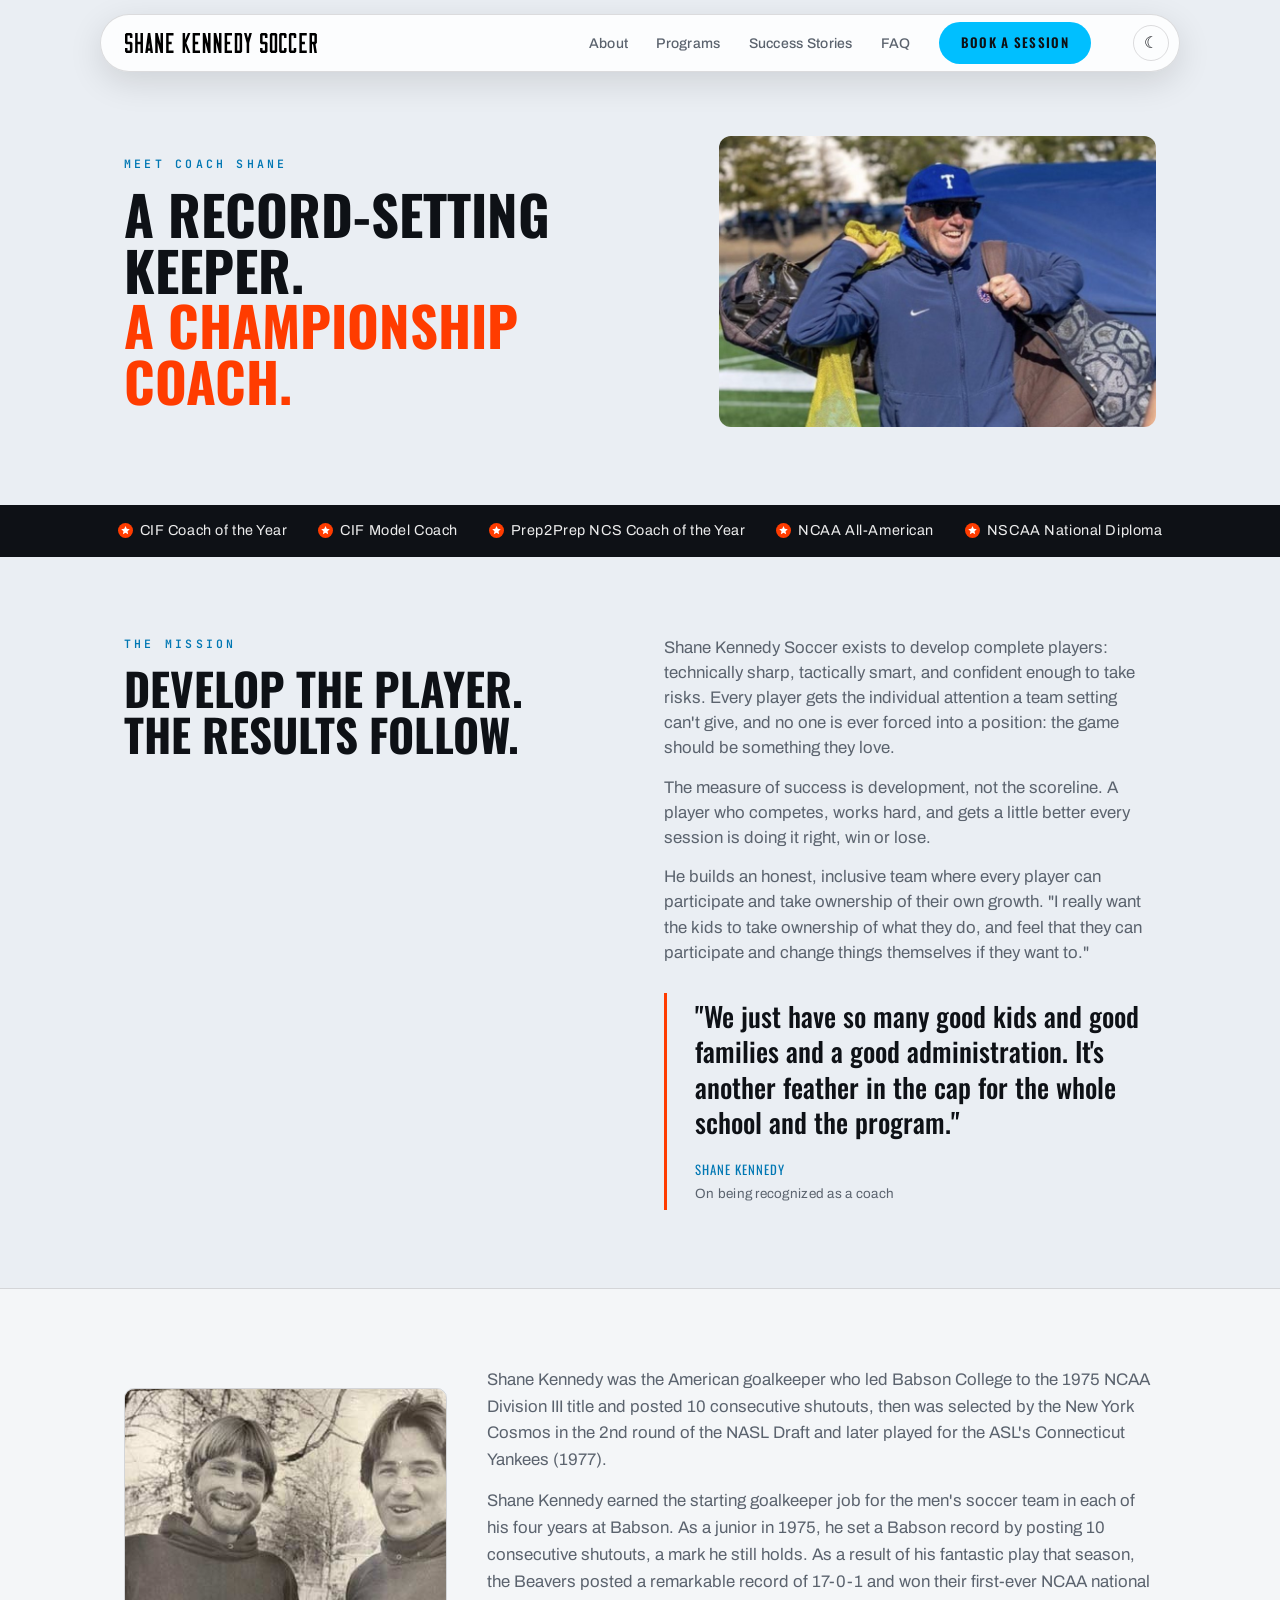
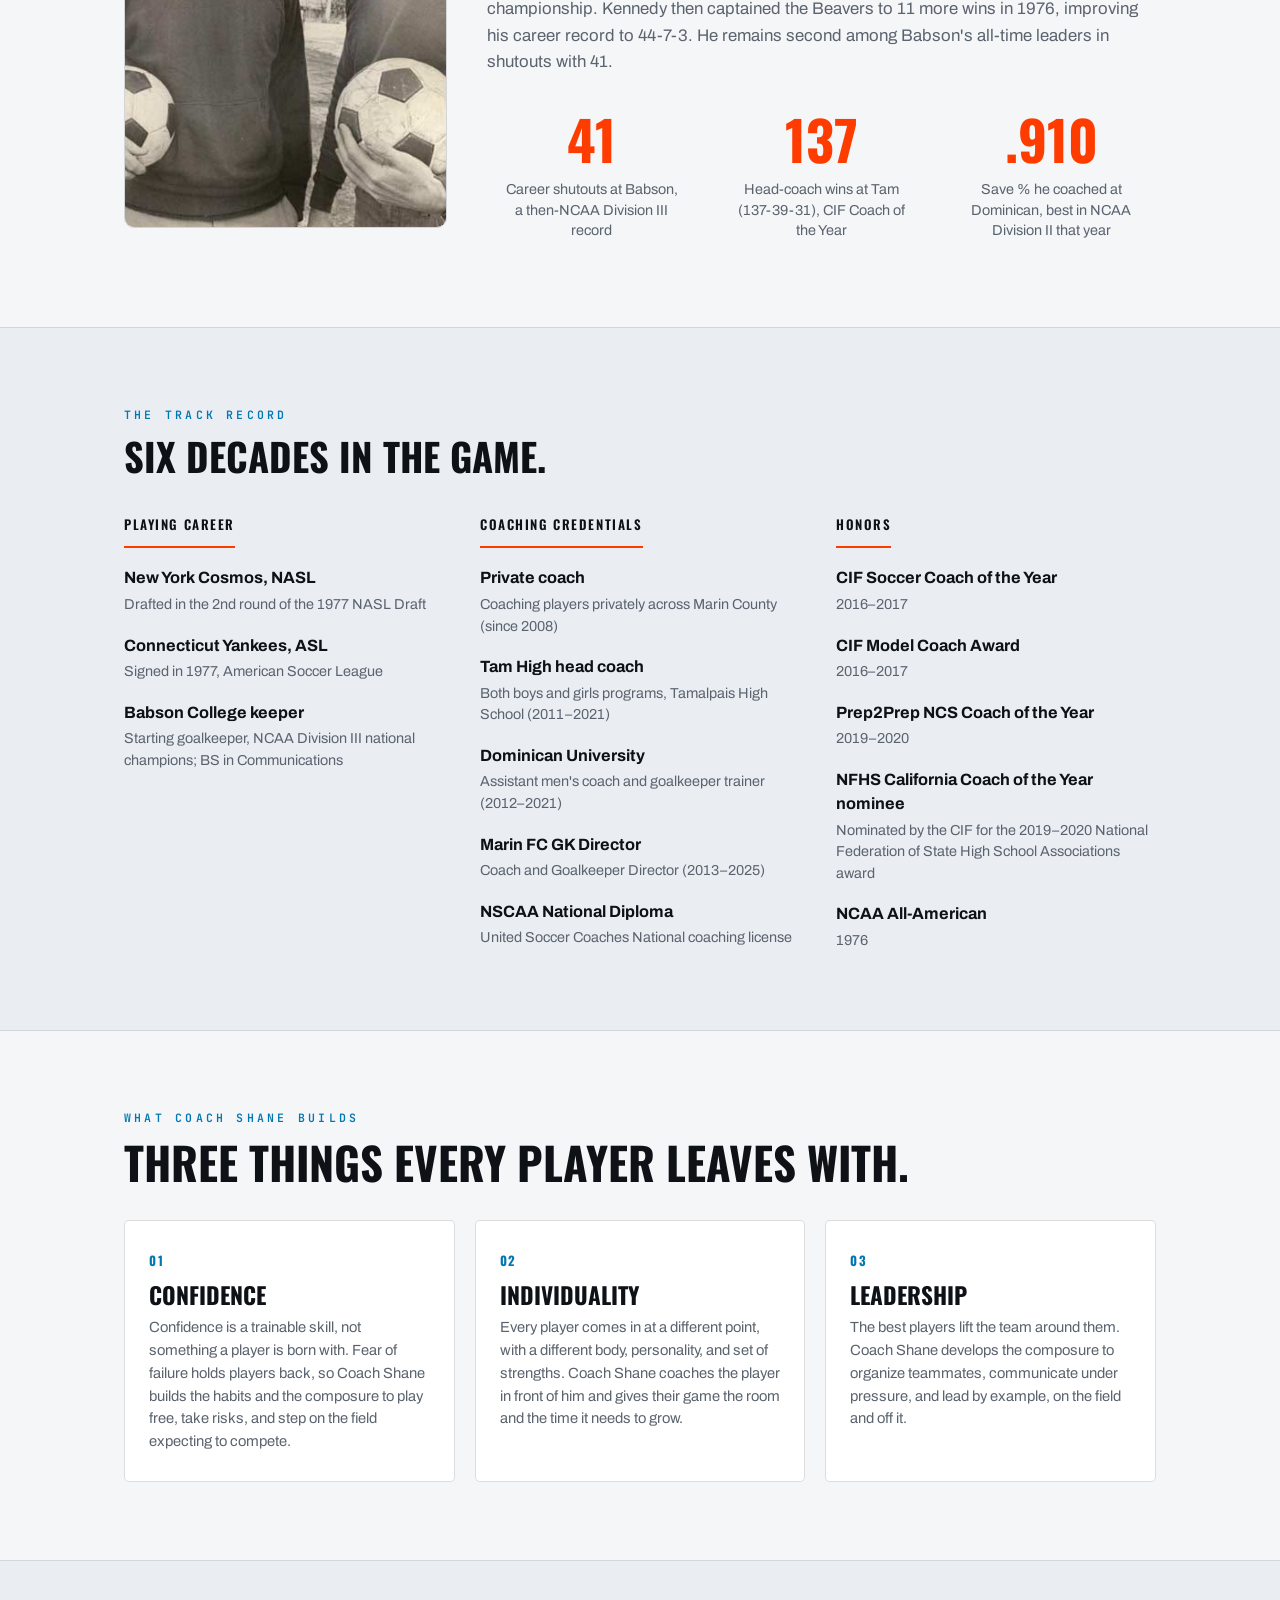
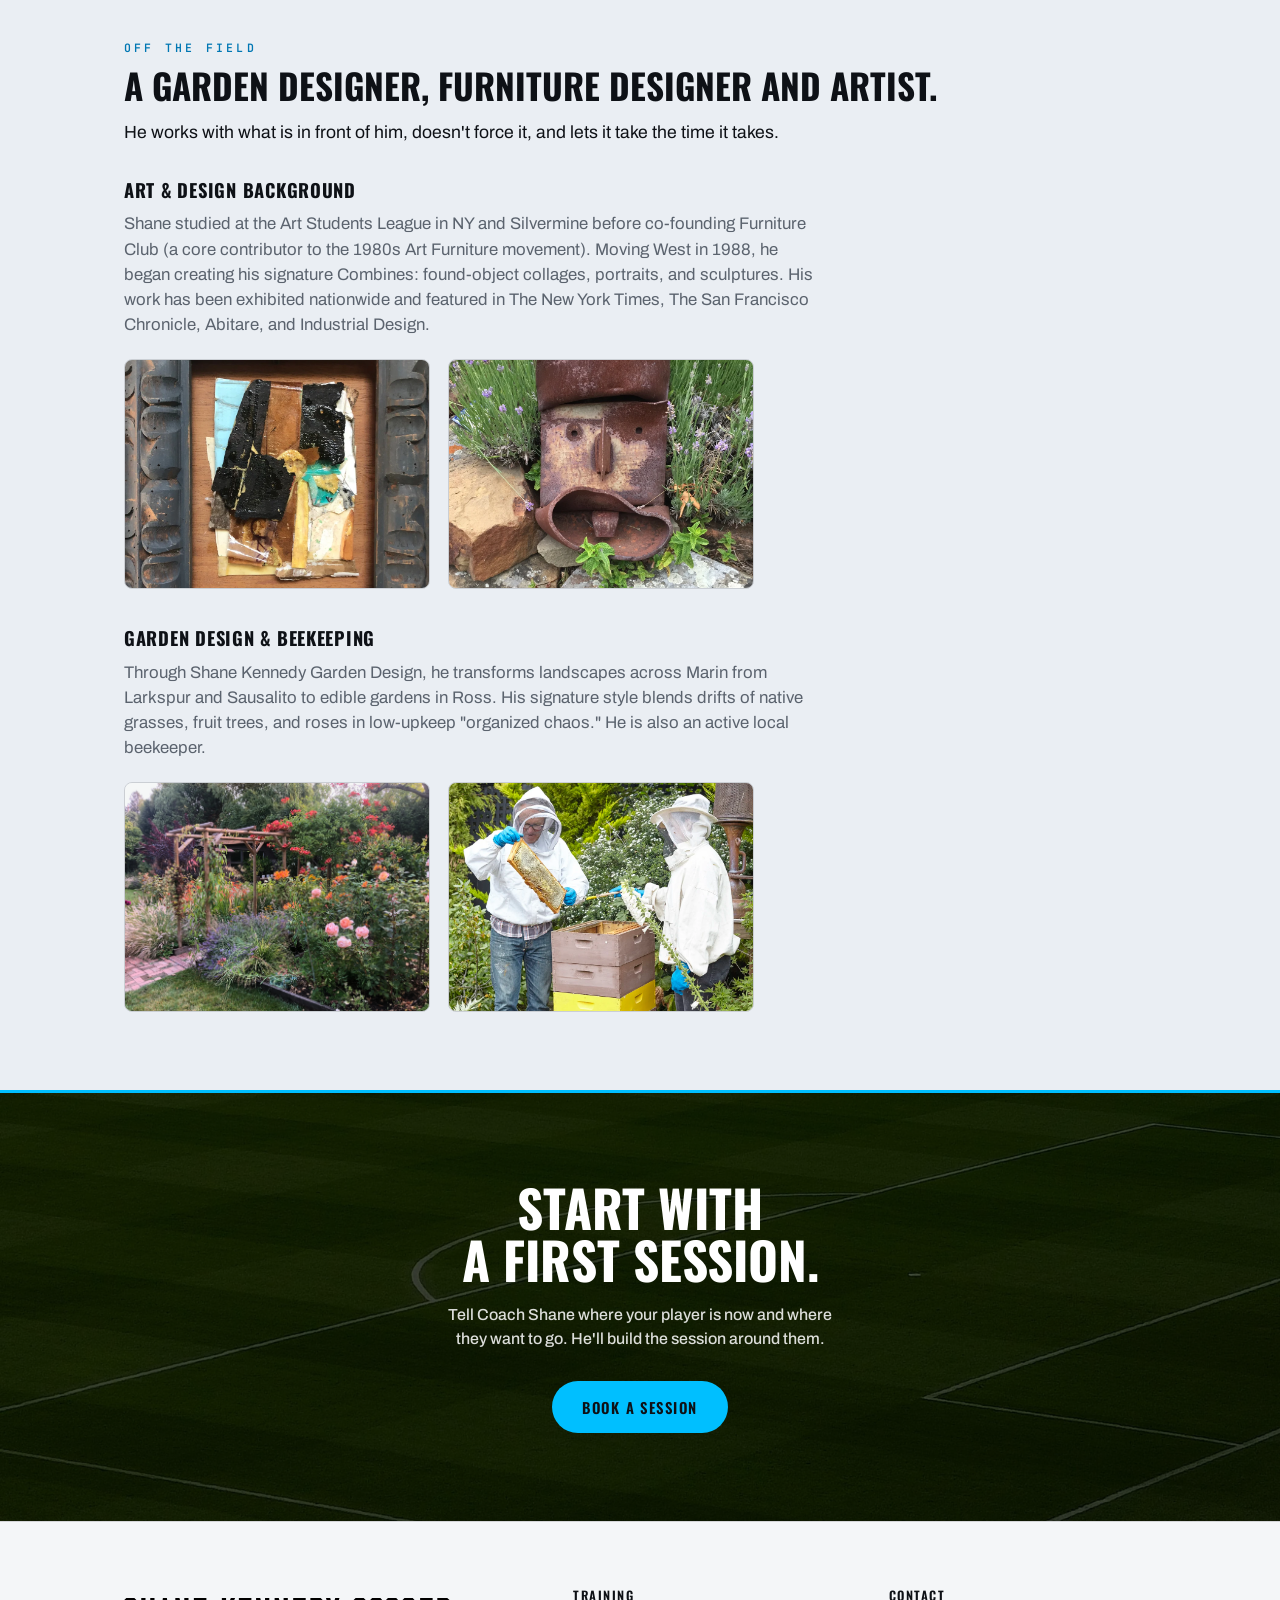
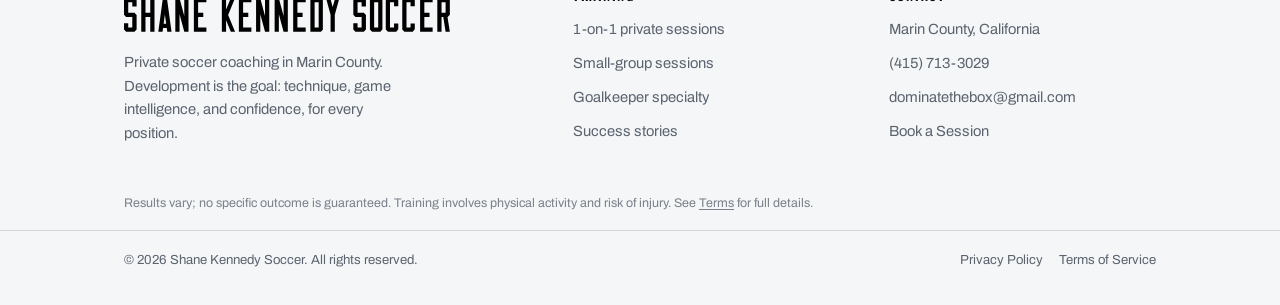
==== about.html @ 02a9f4ad "Refocus Proven results on Tam coaching; bake team/ownership quotes into About mission Co-Authored-By" ====
<!DOCTYPE html>
<html lang="en">
<head>
<!-- Google tag (gtag.js) -->
<script async src="https://www.googletagmanager.com/gtag/js?id=G-WETHH7NE4N"></script>
<script>
  window.dataLayer = window.dataLayer || [];
  function gtag(){dataLayer.push(arguments);}
  gtag('js', new Date());

  gtag('config', 'G-WETHH7NE4N');
</script>
<meta charset="UTF-8">
<meta name="viewport" content="width=device-width, initial-scale=1.0">
<title>About Coach Shane | Shane Kennedy Soccer</title>
<meta name="description" content="Meet Coach Shane Kennedy: record-setting NCAA keeper, New York Cosmos draftee, CIF Coach of the Year, and private soccer coach in Marin County.">
<link rel="stylesheet" href="styles.css">
</head>
<body>

<nav>
  <div class="wrap">
    <div class="brand"><a href="index.html" aria-label="Shane Kennedy Soccer, home"><img class="brand-logo" src="assets/logo/Shane%20Kennedy%20Soccer%20Wordmark%20One%20Liner.svg" alt="Shane Kennedy Soccer" width="1686" height="176"></a></div>
    <div class="nav-links">
      <a href="about.html">About</a>
      <a href="programs.html">Programs</a>
      <a href="success.html">Success Stories</a>
      <a href="faq.html">FAQ</a>
      <a href="book.html" class="nav-cta">Book a Session</a>
      <button id="themeToggle" class="theme-toggle" aria-label="Toggle light and dark mode" title="Toggle theme">
        <span class="tt-icon" aria-hidden="true">☾</span>
      </button>
    </div>
  </div>
</nav>

<!-- ABOUT INTRO -->
<section id="about">
  <div class="wrap about-intro">
    <div class="about-intro-text">
      <p class="eyebrow">Meet Coach Shane</p>
      <h2 class="about-title"><span>A record-setting keeper.</span><em>A championship coach.</em></h2>
    </div>
    <img class="about-photo" src="assets/images/IMG_2264-e1605915013470-900x599%20(1).jpg" alt="Coach Shane Kennedy smiling on the field, carrying training gear" loading="lazy">
  </div>
</section>

<!-- CREDENTIALS BAR -->
<div class="trigger-bar creds-bar">
  <div class="wrap">
    <p class="trigger">
      <span class="tick"><svg viewBox="0 0 20 20" aria-hidden="true"><circle cx="10" cy="10" r="10" fill="currentColor"/><path d="M10 4l1.7 3.7 4 .5-3 2.7.8 4-3.5-2-3.5 2 .8-4-3-2.7 4-.5z" fill="#fff"/></svg>CIF Coach of the Year</span>
      <span class="tick"><svg viewBox="0 0 20 20" aria-hidden="true"><circle cx="10" cy="10" r="10" fill="currentColor"/><path d="M10 4l1.7 3.7 4 .5-3 2.7.8 4-3.5-2-3.5 2 .8-4-3-2.7 4-.5z" fill="#fff"/></svg>CIF Model Coach</span>
      <span class="tick"><svg viewBox="0 0 20 20" aria-hidden="true"><circle cx="10" cy="10" r="10" fill="currentColor"/><path d="M10 4l1.7 3.7 4 .5-3 2.7.8 4-3.5-2-3.5 2 .8-4-3-2.7 4-.5z" fill="#fff"/></svg>Prep2Prep NCS Coach of the Year</span>
      <span class="tick"><svg viewBox="0 0 20 20" aria-hidden="true"><circle cx="10" cy="10" r="10" fill="currentColor"/><path d="M10 4l1.7 3.7 4 .5-3 2.7.8 4-3.5-2-3.5 2 .8-4-3-2.7 4-.5z" fill="#fff"/></svg>NCAA All-American</span>
      <span class="tick"><svg viewBox="0 0 20 20" aria-hidden="true"><circle cx="10" cy="10" r="10" fill="currentColor"/><path d="M10 4l1.7 3.7 4 .5-3 2.7.8 4-3.5-2-3.5 2 .8-4-3-2.7 4-.5z" fill="#fff"/></svg>NSCAA National Diploma</span>
    </p>
  </div>
</div>

<!-- MISSION -->
<section id="mission">
  <div class="wrap mission-grid">
    <div>
      <p class="eyebrow">The mission</p>
      <h2 style="font-size:clamp(1.9rem,4.4vw,2.8rem);margin-top:14px"><span style="display:block">Develop the player.</span><span style="display:block">The results follow.</span></h2>
    </div>
    <div>
      <p style="color:var(--chalk-dim);margin:0;font-size:1.05rem">Shane Kennedy Soccer exists to develop complete players: technically sharp, tactically smart, and confident enough to take risks. Every player gets the individual attention a team setting can't give, and no one is ever forced into a position: the game should be something they love.</p>
      <p style="color:var(--chalk-dim);margin:14px 0 0;font-size:1.05rem">The measure of success is development, not the scoreline. A player who competes, works hard, and gets a little better every session is doing it right, win or lose.</p>
      <p style="color:var(--chalk-dim);margin:14px 0 0;font-size:1.05rem">He builds an honest, inclusive team where every player can participate and take ownership of their own growth. "I really want the kids to take ownership of what they do, and feel that they can participate and change things themselves if they want to."</p>
      <figure class="mission-quote" style="margin-top:28px">
        <blockquote>"We just have so many good kids and good families and a good administration. It's another feather in the cap for the whole school and the program."</blockquote>
        <figcaption>Shane Kennedy<span>On being recognized as a coach</span></figcaption>
      </figure>
    </div>
  </div>
</section>

<!-- STAT BAR -->
<section class="stat-band" id="record">
  <div class="wrap record-layout">
    <img class="record-photo" src="assets/images/ShaneKennedy.jpg" alt="A young Shane Kennedy with a teammate, each holding a soccer ball" loading="lazy">
    <div class="record-content">
    <p style="color:var(--chalk-dim);margin:0 0 14px;max-width:75ch;font-size:1.05rem;line-height:1.6">Shane Kennedy was the American goalkeeper who led Babson College to the 1975 NCAA Division III title and posted 10 consecutive shutouts, then was selected by the New York Cosmos in the 2nd round of the NASL Draft and later played for the ASL's Connecticut Yankees (1977).</p>
    <p style="color:var(--chalk-dim);margin:0 0 28px;max-width:75ch;font-size:1.05rem;line-height:1.6">Shane Kennedy earned the starting goalkeeper job for the men's soccer team in each of his four years at Babson. As a junior in 1975, he set a Babson record by posting 10 consecutive shutouts, a mark he still holds. As a result of his fantastic play that season, the Beavers posted a remarkable record of 17-0-1 and won their first-ever NCAA national championship. Kennedy then captained the Beavers to 11 more wins in 1976, improving his career record to 44-7-3. He remains second among Babson's all-time leaders in shutouts with 41.</p>
    <div class="stat-primary-grid">
      <div class="stat-card"><div class="num">41</div><div class="lab">Career shutouts at Babson, a then-NCAA Division III record</div></div>
      <div class="stat-card"><div class="num">137</div><div class="lab">Head-coach wins at Tam (137-39-31), CIF Coach of the Year</div></div>
      <div class="stat-card"><div class="num">.910</div><div class="lab">Save % he coached at Dominican, best in NCAA Division II that year</div></div>
    </div>
    </div>
  </div>
</section>

<!-- CREDENTIALS -->
<section id="credentials">
  <div class="wrap">
    <p class="eyebrow">The track record</p>
    <h2 style="font-size:clamp(1.7rem,4vw,2.4rem);margin-top:12px">Six decades in the game.</h2>
    <div class="cred-cols">
      <div class="cred-group">
        <p class="cred-head">Playing career</p>
        <ul>
          <li><b>New York Cosmos, NASL</b><span>Drafted in the 2nd round of the 1977 NASL Draft</span></li>
          <li><b>Connecticut Yankees, ASL</b><span>Signed in 1977, American Soccer League</span></li>
          <li><b>Babson College keeper</b><span>Starting goalkeeper, NCAA Division III national champions; BS in Communications</span></li>
        </ul>
      </div>
      <div class="cred-group">
        <p class="cred-head">Coaching credentials</p>
        <ul>
          <li><b>Private coach</b><span>Coaching players privately across Marin County (since 2008)</span></li>
          <li><b>Tam High head coach</b><span>Both boys and girls programs, Tamalpais High School (2011–2021)</span></li>
          <li><b>Dominican University</b><span>Assistant men's coach and goalkeeper trainer (2012–2021)</span></li>
          <li><b>Marin FC GK Director</b><span>Coach and Goalkeeper Director (2013–2025)</span></li>
          <li><b>NSCAA National Diploma</b><span>United Soccer Coaches National coaching license</span></li>
        </ul>
      </div>
      <div class="cred-group">
        <p class="cred-head">Honors</p>
        <ul>
          <li><b>CIF Soccer Coach of the Year</b><span>2016–2017</span></li>
          <li><b>CIF Model Coach Award</b><span>2016–2017</span></li>
          <li><b>Prep2Prep NCS Coach of the Year</b><span>2019–2020</span></li>
          <li><b>NFHS California Coach of the Year nominee</b><span>Nominated by the CIF for the 2019–2020 National Federation of State High School Associations award</span></li>
          <li><b>NCAA All-American</b><span>1976</span></li>
        </ul>
      </div>
    </div>
  </div>
</section>

<!-- COACHING PROOF -->
<section class="pillars">
  <div class="wrap">
    <p class="eyebrow">What Coach Shane builds</p>
    <h2 style="font-size:clamp(1.9rem,4.4vw,2.8rem);margin-top:14px">Three things every player leaves with.</h2>
    <div class="pillar-grid">
      <div class="pillar">
        <span class="pnum">01</span>
        <h3>Confidence</h3>
        <p>Confidence is a trainable skill, not something a player is born with. Fear of failure holds players back, so Coach Shane builds the habits and the composure to play free, take risks, and step on the field expecting to compete.</p>
      </div>
      <div class="pillar">
        <span class="pnum">02</span>
        <h3>Individuality</h3>
        <p>Every player comes in at a different point, with a different body, personality, and set of strengths. Coach Shane coaches the player in front of him and gives their game the room and the time it needs to grow.</p>
      </div>
      <div class="pillar">
        <span class="pnum">03</span>
        <h3>Leadership</h3>
        <p>The best players lift the team around them. Coach Shane develops the composure to organize teammates, communicate under pressure, and lead by example, on the field and off it.</p>
      </div>
    </div>
  </div>
</section>

<!-- OFF THE FIELD -->
<section id="offfield">
  <div class="wrap">
    <p class="eyebrow">Off the field</p>
    <h2 style="font-size:clamp(1.6rem,3.6vw,2.2rem);margin-top:12px">A garden designer, furniture designer and artist.</h2>
    <p style="color:var(--chalk);margin:16px 0 0;max-width:70ch;font-size:1.1rem">He works with what is in front of him, doesn't force it, and lets it take the time it takes.</p>
    <h3 style="font-family:'Oswald',sans-serif;text-transform:uppercase;letter-spacing:.04em;font-size:1.15rem;color:var(--chalk);margin:34px 0 0">Art &amp; Design Background</h3>
    <p style="color:var(--chalk-dim);margin:12px 0 0;max-width:70ch;font-size:1.05rem">Shane studied at the Art Students League in NY and Silvermine before co-founding Furniture Club (a core contributor to the 1980s Art Furniture movement). Moving West in 1988, he began creating his signature Combines: found-object collages, portraits, and sculptures. His work has been exhibited nationwide and featured in The New York Times, The San Francisco Chronicle, Abitare, and Industrial Design.</p>
    <div class="offfield-gallery">
      <img src="assets/images/ShaneArt.webp" alt="Framed mixed-media Combine artwork by Shane Kennedy" loading="lazy">
      <img src="assets/images/ShaneSculpture.webp" alt="Rusted-metal face sculpture by Shane Kennedy set in a lavender garden" loading="lazy">
    </div>
    <h3 style="font-family:'Oswald',sans-serif;text-transform:uppercase;letter-spacing:.04em;font-size:1.15rem;color:var(--chalk);margin:40px 0 0">Garden Design &amp; Beekeeping</h3>
    <p style="color:var(--chalk-dim);margin:12px 0 0;max-width:70ch;font-size:1.05rem">Through Shane Kennedy Garden Design, he transforms landscapes across Marin from Larkspur and Sausalito to edible gardens in Ross. His signature style blends drifts of native grasses, fruit trees, and roses in low-upkeep "organized chaos." He is also an active local beekeeper.</p>
    <div class="offfield-gallery">
      <img src="assets/images/ShaneGardens.webp" alt="Lush Marin garden with roses, grasses, and a pergola designed by Shane Kennedy" loading="lazy">
      <img src="assets/images/ShanewithBees.webp" alt="Shane Kennedy in a beekeeping suit inspecting a honeycomb frame at his hive" loading="lazy">
    </div>
  </div>
</section>

<!-- FINAL CTA -->
<section class="book">
  <img class="book-bg" src="assets/images/pexels-nur-nadiah-582285194-27576504.webp" alt="" aria-hidden="true" loading="lazy">
  <div class="wrap">
    <h2><span style="display:block">Start with</span><span style="display:block">a first session.</span></h2>
    <p>Tell Coach Shane where your player is now and where they want to go. He'll build the session around them.</p>
    <a href="book.html" class="btn btn-primary">Book a Session</a>
  </div>
</section>

<footer>
  <div class="wrap">
    <div class="foot-grid">
      <div class="foot-col">
        <div class="brand"><a href="index.html" aria-label="Shane Kennedy Soccer, home"><img class="brand-logo" src="assets/logo/Shane%20Kennedy%20Soccer%20Wordmark%20One%20Liner.svg" alt="Shane Kennedy Soccer" width="1686" height="176"></a></div>
        <p class="foot-tag">Private soccer coaching in Marin County. Development is the goal: technique, game intelligence, and confidence, for every position.</p>
      </div>
      <div class="foot-col">
        <p class="foot-head">Training</p>
        <a href="book.html">1-on-1 private sessions</a>
        <a href="book.html">Small-group sessions</a>
        <a href="book.html">Goalkeeper specialty</a>
        <a href="success.html">Success stories</a>
      </div>
      <div class="foot-col">
        <p class="foot-head">Contact</p>
        <p>Marin County, California</p>
        <a href="tel:+14157133029">(415) 713-3029</a>
        <a href="mailto:dominatethebox@gmail.com">dominatethebox@gmail.com</a>
        <a href="book.html" class="book-link">Book a Session</a>
      </div>
    </div>
    <p class="foot-note">Results vary; no specific outcome is guaranteed. Training involves physical activity and risk of injury. See <a href="terms.html">Terms</a> for full details.</p>
    <div class="foot-bottom">
      <span>© <span id="yr"></span> Shane Kennedy Soccer. All rights reserved.</span>
      <span><a href="privacy.html">Privacy Policy</a><a href="terms.html">Terms of Service</a></span>
    </div>
  </div>
</footer>



<script>document.getElementById('yr').textContent=new Date().getFullYear();</script>

<script>
(function(){
  var root = document.documentElement;
  var btn = document.getElementById('themeToggle');
  var icon = btn ? btn.querySelector('.tt-icon') : null;
  function currentTheme(){
    var set = root.getAttribute('data-theme');
    if(set) return set;
    return window.matchMedia && window.matchMedia('(prefers-color-scheme: dark)').matches ? 'dark' : 'light';
  }
  function setIcon(){ if(icon){ icon.textContent = currentTheme()==='dark' ? '☀' : '☾'; } }
  try {
    var saved = localStorage.getItem('sk-theme');
    if(saved){ root.setAttribute('data-theme', saved); }
  } catch(e){}
  setIcon();
  if(btn){
    btn.addEventListener('click', function(){
      var next = currentTheme()==='dark' ? 'light' : 'dark';
      root.setAttribute('data-theme', next);
      try { localStorage.setItem('sk-theme', next); } catch(e){}
      setIcon();
      if(window.__refreshChartTheme){ window.__refreshChartTheme(); }
    });
  }
})();
</script>

</body>
</html>
---- styles.css ----
@import url('https://fonts.googleapis.com/css2?family=Oswald:wght@400;500;600;700&family=Archivo:wght@400;500;600;700;800&family=Inter:wght@400;500;600;700;800&family=JetBrains+Mono:wght@400;500;600&display=swap');

  :root{
    /* LIGHT MODE (default) */
    --pitch:#ffffff;         /* page ground */
    --pitch-dark:#f4f6f8;    /* subtle alt section */
    --chalk:#0e1116;         /* primary text (dark on light) */
    --chalk-dim:#5b636e;     /* muted text */
    --net:#e8ede4;
    --signal:#00BFFF;        /* sky blue: PRIMARY */
    --signal-deep:#00A6DE;   /* deeper sky blue (hover) */
    --signal-text:#0077B3;   /* readable blue for text on light bg */
    --accent:#FF3C00;        /* orange-red: ACCENT */
    --accent-deep:#D93200;
    --royal:#00BFFF;         /* alias kept for existing rules -> sky blue */
    --royal-deep:#00A6DE;
    --ink:#0e1116;           /* dark text on colored buttons (contrast) */
    --line:rgba(14,17,22,.14);
    --card:#ffffff;          /* card surface */
    --field-bg:#ffffff;
    --field-text:#0e1116;
    --blueprint:#eef3f8;
    --bp-line:#00BFFF;
    --bp-line-dim:rgba(0,191,255,.30);
    --bp-grid:rgba(0,191,255,.09);
    --nav-bg:rgba(255,255,255,.86);
    --ground:#eaeef3;
    --logo-filter:invert(1); /* wordmark SVG is white-only; flip to black on light backgrounds */
    --aff-logo-filter:invert(0); /* affiliation logos: greyscale as-is on light backgrounds */
    --aff-logo-white-filter:invert(1); /* white-only logos: flip to dark on light backgrounds */
  }
  [data-theme="dark"]{
    --pitch:#0b0d10;
    --pitch-dark:#050608;
    --chalk:#ffffff;
    --chalk-dim:#b7bcc4;
    --signal:#00BFFF;
    --signal-deep:#00A6DE;
    --signal-text:#00BFFF;
    --accent:#FF3C00;
    --accent-deep:#D93200;
    --royal:#00BFFF;
    --royal-deep:#00A6DE;
    --ink:#0e1116;
    --line:rgba(255,255,255,.16);
    --card:#111417;
    --field-bg:#0e1116;
    --field-text:#ffffff;
    --blueprint:#050608;
    --bp-line:#00BFFF;
    --bp-line-dim:rgba(0,191,255,.32);
    --bp-grid:rgba(0,191,255,.10);
    --nav-bg:rgba(11,13,16,.86);
    --ground:#050608;
    --logo-filter:none;
    --aff-logo-filter:invert(1);
    --aff-logo-white-filter:invert(0);
  }
  /* AUTO: follow device when no manual choice set */
  @media (prefers-color-scheme: dark){
    :root:not([data-theme="light"]){
      --pitch:#0b0d10; --pitch-dark:#050608; --chalk:#ffffff; --chalk-dim:#b7bcc4;
      --signal:#00BFFF; --signal-deep:#00A6DE; --signal-text:#00BFFF; --accent:#FF3C00; --accent-deep:#D93200;
      --royal:#00BFFF; --royal-deep:#00A6DE; --ink:#0e1116; --line:rgba(255,255,255,.16);
      --card:#111417; --field-bg:#0e1116; --field-text:#ffffff;
      --blueprint:#050608; --bp-line:#00BFFF; --bp-line-dim:rgba(0,191,255,.32); --bp-grid:rgba(0,191,255,.10);
      --nav-bg:rgba(11,13,16,.86); --ground:#050608; --logo-filter:none; --aff-logo-filter:invert(1); --aff-logo-white-filter:invert(0);
    }
  }

  *{margin:0;padding:0;box-sizing:border-box}
  .sr-only{position:absolute;width:1px;height:1px;padding:0;margin:-1px;overflow:hidden;clip:rect(0,0,0,0);white-space:nowrap;border:0}
  html{scroll-behavior:smooth}
  body{
    font-family:'Archivo',Inter,system-ui,-apple-system,BlinkMacSystemFont,'Segoe UI',Roboto,Helvetica,Arial,sans-serif;
    background:var(--ground);
    color:var(--chalk);
    line-height:1.5;
    -webkit-font-smoothing:antialiased;
  }
  .wrap{max-width:1080px;margin:0 auto;padding:0 24px}

  /* ---------- chalk-line motif ---------- */
  .eyebrow{
    font-family:'JetBrains Mono',monospace;
    text-transform:uppercase;
    letter-spacing:.28em;
    font-size:.72rem;
    color:var(--signal-text);
    font-weight:600;
  }
  h1,h2,h3{font-family:'Oswald',sans-serif;font-weight:700;line-height:1.02;text-transform:uppercase}

  /* ---------- nav ---------- */
  nav{
    position:sticky;top:14px;z-index:50;
    background:transparent;
    border-bottom:none;
  }
  nav .wrap{
    display:flex;align-items:center;justify-content:space-between;height:58px;
    background:var(--nav-bg);
    backdrop-filter:blur(12px);
    border:1px solid var(--line);
    border-radius:999px;
    padding:0 10px 0 24px;
    box-shadow:0 10px 34px rgba(0,0,0,.12);
  }
  .brand{display:inline-flex;align-items:center}
  .brand a{display:inline-flex;align-items:center}
  .brand-logo{height:34px;width:auto;display:block;filter:var(--logo-filter);transition:filter .15s ease}
  nav .brand-logo{height:20px}
  .nav-links a.nav-cta{
    font-family:'Oswald',sans-serif;text-transform:uppercase;letter-spacing:.1em;
    font-size:.82rem;font-weight:600;
    background:var(--signal);color:var(--ink);
    padding:11px 22px;border-radius:999px;text-decoration:none;white-space:nowrap;
    transition:transform .15s ease,background .15s ease;
  }
  .nav-links a.nav-cta:hover{background:var(--signal-deep);color:var(--ink);transform:translateY(-2px)}
  .nav-links{display:flex;align-items:center;gap:28px}
  .nav-links a{
    font-family:'Archivo',Inter,system-ui,-apple-system,BlinkMacSystemFont,'Segoe UI',Roboto,Helvetica,Arial,sans-serif;letter-spacing:.02em;
    font-size:.875rem;font-weight:500;color:var(--chalk-dim);text-decoration:none;
    transition:color .15s ease;
  }
  .nav-links a:hover{color:var(--signal-text)}
  section[id], header{scroll-margin-top:74px}

  /* ---------- hero: the box ---------- */
  .hero{position:relative;overflow:hidden;padding:192px 0 110px;margin-top:-72px}
  .hero-bg{position:absolute;inset:0;width:100%;height:100%;object-fit:cover;object-position:center 30%}
  .hero::before{
    content:"";position:absolute;inset:0;
    background:rgba(0,0,0,.66);
    z-index:1;pointer-events:none;
  }
  .hero-inner{position:relative;z-index:2;text-align:center}
  .hero .eyebrow,.quote-band .eyebrow,.book .eyebrow{color:var(--signal)}
  .hero h1{color:#fff}
  .hero .hero-sub{color:rgba(255,255,255,.85)}
  .hero .btn-ghost{background:transparent;border-color:#fff;color:#fff}
  .hero .btn-ghost:hover{border-color:var(--signal);color:var(--signal);background:transparent}
  .hero h1{
    font-size:clamp(1.7rem,8.5vw,5.6rem);
    letter-spacing:.005em;
    margin:18px auto 0;
    line-height:1.05;
  }
  .hero h1 em{font-style:normal;color:var(--accent);display:block}
  .hero h1 .line1{display:block}
  .hero-sub{
    font-size:clamp(1.05rem,2.4vw,1.3rem);
    color:var(--chalk-dim);max-width:50ch;margin:22px auto 0;font-weight:400;
  }
  .hero-cta-row{margin-top:34px;display:flex;gap:14px;justify-content:center;flex-wrap:wrap}
  .hero-trigger{margin-top:20px;color:rgba(255,255,255,.9);font-family:'Oswald',sans-serif;text-transform:uppercase;letter-spacing:.08em;font-size:.82rem;font-weight:500}
  .btn{
    font-family:'Oswald',sans-serif;text-transform:uppercase;letter-spacing:.1em;
    font-weight:600;font-size:.92rem;text-decoration:none;border-radius:999px;
    padding:15px 30px;display:inline-block;transition:transform .15s ease,background .15s ease;
  }
  .btn-primary{background:var(--signal);color:var(--ink)}
  .btn-primary:hover{transform:translateY(-2px);background:var(--signal-deep)}
  .btn-ghost{background:var(--card);border:1.5px solid var(--chalk);color:var(--chalk)}
  .btn-ghost:hover{border-color:var(--signal-text);color:var(--signal-text);background:var(--card)}
  .trigger-bar{background:#0e1116;padding:15px 0}
  .trigger{font-size:.9rem;color:rgba(255,255,255,.92);letter-spacing:.04em;display:flex;justify-content:center;gap:8px 26px;flex-wrap:wrap}
  .trigger .tick svg{color:var(--accent)}
  .trigger .tick{display:inline-flex;align-items:center;gap:7px;white-space:nowrap}
  .trigger .tick svg{width:16px;height:16px;flex:0 0 auto}
  /* credentials bar: keep on a single line, shrink to fit, scroll on small screens */
  .creds-bar{overflow-x:auto}
  .creds-bar .trigger{flex-wrap:nowrap;justify-content:center;gap:0 clamp(14px,2.4vw,32px);font-size:clamp(.7rem,1.15vw,.9rem);white-space:nowrap}
  .creds-bar .trigger .tick svg{width:15px;height:15px}
  .trigger b{color:var(--chalk)}

  /* ---------- record strip ---------- */
  .record{background:var(--pitch-dark);border-top:1px solid var(--line);border-bottom:1px solid var(--line)}
  .record-inline{display:grid;grid-template-columns:repeat(5,1fr);gap:0;text-align:center;margin-top:34px;background:var(--pitch-dark);border:1px solid var(--line);border-radius:8px;overflow:hidden}
  .record .wrap{display:grid;grid-template-columns:repeat(5,1fr);gap:0;text-align:center}
  .stat{padding:34px 14px;border-right:1px solid var(--line)}
  .stat:last-child{border-right:none}
  .stat .num{font-family:'Oswald',sans-serif;font-weight:700;font-size:clamp(2rem,5vw,3rem);color:var(--accent);line-height:1}
  .stat .lab{font-size:.78rem;color:var(--chalk-dim);margin-top:8px;letter-spacing:.04em}

  /* ---------- generic section ---------- */
  section{padding:78px 0}
  /* inset rounded panels (alternating rhythm) */
  .map-section{
    border-radius:32px;
    width:calc(100% - 48px);
    max-width:1340px;
    margin:20px auto;
    border-top:none;
    border-bottom:none;
    overflow:hidden;
    padding:88px 0;
  }
  @media(max-width:900px){
    .map-section{border-radius:22px;width:calc(100% - 24px);padding:64px 0}
  }
  .section-head{max-width:60ch}
  .section-head h2{font-size:clamp(1.9rem,4.4vw,2.9rem);margin-top:14px}
  .section-head p{color:var(--chalk-dim);margin-top:16px;font-size:1.06rem}

  /* ---------- the pitch (problem → outcome) ---------- */
  .pitch-grid{display:grid;grid-template-columns:1fr 1fr;gap:48px;margin-top:8px;align-items:center}
  .pain-list{list-style:none;margin-top:26px;display:flex;flex-direction:column;gap:16px}
  .pain-list li{padding-left:28px;position:relative;color:var(--chalk-dim)}
  .pain-list li::before{content:"";position:absolute;left:0;top:.5em;width:12px;height:12px;border:2px solid var(--signal);border-radius:50%}
  .win-card{
    background:var(--pitch-dark);border:1px solid var(--line);border-left:4px solid var(--signal);
    border-radius:3px;padding:30px 30px 30px 30px;
  }
  .win-card h3{font-size:clamp(1.2rem,2.4vw,1.35rem);color:var(--signal-text)}
  .win-card ul{list-style:none;margin-top:18px;display:flex;flex-direction:column;gap:14px}
  .win-card li{padding-left:24px;position:relative}
  .win-card li::before{content:"›";position:absolute;left:0;color:var(--signal-text);font-weight:700}

  /* ---------- interactive skill map (clean) ---------- */
  .approach-bp{background:transparent}
  .approach-single{max-width:760px}
  .bp-card{background:var(--pitch-dark);border-color:var(--line);border-left:4px solid var(--signal)}
  .bp-card h3{color:var(--signal-text);margin-top:6px}
  .bp-card li::before{color:var(--signal-text)}
  .map-section{background:var(--pitch)}
  .map-stamp{display:inline-block;margin-top:14px;font-size:.9rem;color:var(--chalk-dim);font-style:italic}
  .map-wrap{display:grid;grid-template-columns:1.25fr 1fr;gap:40px;align-items:center;margin-top:36px}
  .map-svg .zone{cursor:pointer;transition:opacity .15s}
  .map-svg .zone:hover{opacity:.82}
  .map-svg .zone rect,.map-svg .zone circle{fill:var(--bp-grid);stroke:var(--line);stroke-width:1}
  .map-svg .zone.active rect,.map-svg .zone.active circle{fill:rgba(0,191,255,.22);stroke:var(--signal);stroke-width:2}
  .map-svg .zone:focus{outline:none}
  .map-svg .zone:focus-visible{outline:none}
  .map-svg .zone:focus-visible rect,.map-svg .zone:focus-visible circle{stroke:var(--signal);stroke-width:3;fill:rgba(0,191,255,.2)}
  .map-chalk{stroke:var(--chalk);stroke-width:1.5;fill:none;opacity:.45}
  .map-dim{stroke:var(--chalk);stroke-width:1;fill:none;opacity:.3}
  .zlabel{fill:var(--chalk);font-family:'Oswald',sans-serif;font-weight:600;font-size:12px;letter-spacing:.02em;pointer-events:none}
  .map-svg .zone.active .zlabel{fill:var(--signal)}
  .ztick{fill:var(--chalk-dim);font-family:'Archivo',Inter,system-ui,-apple-system,BlinkMacSystemFont,'Segoe UI',Roboto,Helvetica,Arial,sans-serif;font-size:10px;letter-spacing:.02em;pointer-events:none;opacity:.55}
  .map-readout{background:var(--pitch);border:1px solid var(--line);border-left:4px solid var(--signal);border-radius:3px;padding:28px;min-height:210px}
  .map-readout .rtag{font-family:'Oswald',sans-serif;font-size:.72rem;letter-spacing:.1em;color:var(--signal-text);text-transform:uppercase}
  .map-readout h3{font-size:clamp(1.25rem,2.6vw,1.4rem);color:var(--chalk);margin-top:8px}
  .map-readout p{color:var(--chalk-dim);margin-top:12px;line-height:1.55}
  .map-hint{font-size:.8rem;color:var(--chalk-dim);margin-top:16px;font-style:italic;opacity:.85}
  @keyframes shotfly{0%{opacity:0;transform:translateY(0)}10%{opacity:1}70%{opacity:1}100%{opacity:0;transform:translateY(-150px)}}
  #mapBall{animation:shotfly 2.8s ease-in infinite}
  #mapBall circle{fill:none;stroke:var(--signal);stroke-width:1.5}
  #mapBall line{stroke:var(--signal);stroke-width:.75;opacity:.5}

  /* ---------- skill radar (open, full width) ---------- */
  .radar-open{margin-top:0}
  .radar-legend{display:flex;gap:22px;flex-wrap:wrap;font-size:.82rem;color:var(--chalk-dim);margin:10px 0 4px;justify-content:center}
  .radar-legend span{display:flex;align-items:center;gap:6px}
  .radar-legend i{width:11px;height:11px;border-radius:2px;display:inline-block}
  .radar-legend .sw-solid{width:14px;height:14px}
  .radar-legend .sw-dash{width:16px;height:0;border-radius:0;border-top:2px dashed #8b9099;align-self:center}
  .radar-toggle{display:flex;gap:8px;flex-wrap:wrap;margin:6px 0 0;justify-content:center}
  .radar-toggle button{
    font-family:'Oswald',sans-serif;text-transform:uppercase;letter-spacing:.06em;font-size:.74rem;font-weight:600;
    cursor:pointer;border:1px solid var(--line);background:transparent;color:var(--chalk-dim);
    padding:9px 18px;border-radius:2px;transition:all .15s;
  }
  .radar-toggle button.on{background:var(--signal);color:var(--ink);border-color:var(--signal-text)}
  .radar-canvas-box{position:relative;width:100%;max-width:620px;height:460px;margin:0 auto}
  .radar-disclaimer{text-align:center;font-size:.8rem;color:var(--chalk-dim);margin-top:18px;display:flex;align-items:center;justify-content:center;gap:8px;flex-wrap:wrap}
  .tip{position:relative;display:inline-flex;cursor:help;outline:none}
  .tip > i{font-style:normal;font-family:'JetBrains Mono',monospace;font-size:.66rem;font-weight:500;
    width:16px;height:16px;border:1px solid var(--chalk-dim);border-radius:50%;
    display:inline-flex;align-items:center;justify-content:center;color:var(--chalk-dim);transition:all .15s}
  .tip:hover > i,.tip:focus > i{border-color:var(--signal-text);color:var(--signal-text)}
  .tip-bubble{
    position:absolute;bottom:140%;left:50%;transform:translateX(-50%) translateY(4px);
    width:280px;max-width:78vw;background:var(--pitch-dark);border:1px solid var(--line);border-radius:4px;
    padding:14px 16px;font-size:.78rem;line-height:1.5;color:var(--chalk-dim);text-align:left;
    opacity:0;visibility:hidden;transition:opacity .15s,transform .15s;z-index:20;pointer-events:none;
  }
  .tip-bubble::after{content:"";position:absolute;top:100%;left:50%;transform:translateX(-50%);
    border:6px solid transparent;border-top-color:var(--line)}
  .tip:hover .tip-bubble,.tip:focus .tip-bubble,.tip:focus-within .tip-bubble{opacity:1;visibility:visible;transform:translateX(-50%) translateY(0)}

  /* ---------- about intro ---------- */
  .about-intro{display:grid;grid-template-columns:1.25fr 1fr;gap:48px;align-items:center}
  .about-title{font-size:clamp(1.9rem,5.4vw,3.4rem);margin-top:14px}
  .about-title span{display:block}
  .about-title em{display:block;font-style:normal;color:var(--accent)}
  .bio-lead{color:var(--chalk-dim);font-size:clamp(1.05rem,2vw,1.25rem);line-height:1.55;margin:22px 0 0}
  .about-photo{width:100%;max-width:520px;border-radius:12px;display:block;object-fit:cover}
  .badge-row{display:flex;flex-wrap:wrap;gap:10px;margin-top:26px}
  .badge{display:inline-flex;align-items:center;gap:4px;font-family:'Oswald',sans-serif;text-transform:uppercase;letter-spacing:.04em;
    font-size:.8rem;font-weight:600;color:var(--accent);background:rgba(255,60,0,.1);border:1px solid rgba(255,60,0,.4);
    border-radius:999px;padding:7px 15px;white-space:nowrap}

  /* ---------- stat band ---------- */
  .stat-band{background:var(--pitch-dark);border-top:1px solid var(--line);border-bottom:1px solid var(--line)}
  .record-layout{display:grid;grid-template-columns:minmax(0,0.82fr) minmax(0,1.7fr);gap:40px;align-items:center}
  .record-photo{width:100%;height:100%;max-height:440px;object-fit:cover;border-radius:10px;border:1px solid var(--line);display:block}
  .stat-primary-grid{display:grid;grid-template-columns:repeat(3,1fr);gap:20px}
  .stat-card{padding:8px 18px;text-align:center}
  .stat-card .num{font-family:'Oswald',sans-serif;font-weight:700;font-size:clamp(2.4rem,5.5vw,3.4rem);color:var(--accent);line-height:1}
  .stat-card .lab{color:var(--chalk-dim);font-size:.9rem;margin-top:12px;line-height:1.45}
  .stat-sub-row{display:flex;flex-wrap:wrap;justify-content:center;gap:14px 40px;margin-top:26px}
  .stat-sub-row span{color:var(--chalk-dim);font-size:.92rem}
  .stat-sub-row b{font-family:'Oswald',sans-serif;color:var(--accent);font-weight:700;letter-spacing:.02em;margin-right:6px}

  /* ---------- credentials ---------- */
  .cred-cols{display:grid;grid-template-columns:repeat(3,1fr);gap:36px;margin-top:38px}
  .cred-head{font-family:'Oswald',sans-serif;text-transform:uppercase;letter-spacing:.12em;font-size:.82rem;font-weight:600;color:var(--chalk);padding-bottom:12px;border-bottom:2px solid var(--accent);display:inline-block}
  .cred-group ul{list-style:none;margin-top:18px;display:flex;flex-direction:column;gap:18px}
  .cred-group li{color:var(--chalk-dim);line-height:1.5}
  .cred-group b{color:var(--chalk);display:block;font-size:1.02rem}
  .cred-group span{display:block;font-size:.9rem;margin-top:3px}
  .cred-cta{margin-top:40px}
  /* ---------- mission ---------- */
  .mission-grid{display:grid;grid-template-columns:1fr 1fr;gap:48px;align-items:start}
  .mission-quote{margin:0;border-left:3px solid var(--accent);padding:6px 0 6px 28px;max-width:64ch}
  .mission-quote blockquote{font-family:'Oswald',sans-serif;font-weight:500;font-size:clamp(1.3rem,2.6vw,1.7rem);line-height:1.3;color:var(--chalk);margin:0}
  .mission-quote figcaption{margin-top:20px;font-family:'Oswald',sans-serif;text-transform:uppercase;letter-spacing:.08em;font-size:.8rem;color:var(--signal-text)}
  .mission-quote figcaption span{display:block;color:var(--chalk-dim);letter-spacing:.02em;text-transform:none;font-family:'Archivo',sans-serif;font-size:.84rem;margin-top:4px}
  .offfield-gallery{display:grid;grid-template-columns:1fr 1fr;gap:18px;margin-top:22px;max-width:70ch}
  .offfield-gallery img{width:100%;aspect-ratio:4/3;object-fit:cover;border-radius:8px;display:block;border:1px solid var(--line)}
  /* success stories: video + press */
  .video-grid{display:grid;grid-template-columns:repeat(auto-fit,minmax(280px,1fr));gap:26px;margin-top:40px}
  .video-card{display:flex;flex-direction:column}
  .video-thumb{position:relative;aspect-ratio:16/9;border-radius:10px;overflow:hidden;background:#0e1116;border:1px solid var(--line);display:flex;align-items:center;justify-content:center}
  .video-thumb img{position:absolute;inset:0;width:100%;height:100%;object-fit:cover;opacity:.5}
  .video-thumb .vplay{position:relative;z-index:1;width:60px;height:60px;border-radius:50%;background:rgba(255,255,255,.92);display:flex;align-items:center;justify-content:center;box-shadow:0 6px 20px rgba(0,0,0,.35)}
  .video-thumb .vplay svg{width:22px;height:22px;margin-left:3px;color:#0e1116}
  .video-badge{position:absolute;z-index:1;top:12px;left:12px;font-family:'JetBrains Mono',monospace;font-size:.6rem;letter-spacing:.12em;text-transform:uppercase;color:#fff;background:rgba(0,0,0,.5);padding:4px 8px;border-radius:4px}
  .video-cap{margin-top:14px}
  .video-cap b{display:block;font-family:'Oswald',sans-serif;text-transform:uppercase;letter-spacing:.02em;color:var(--chalk);font-size:1rem}
  .video-cap span{color:var(--chalk-dim);font-size:.9rem}
  /* hall of fame timeline */
  .hof-timeline{margin-top:44px}
  .hof-item{display:grid;grid-template-columns:130px 1fr;gap:30px;padding:24px 0;border-top:1px solid var(--line);align-items:start}
  .hof-item:last-child{border-bottom:1px solid var(--line)}
  .hof-year{font-family:'Oswald',sans-serif;font-weight:700;font-size:clamp(1.5rem,3.4vw,2rem);color:var(--accent);line-height:1.05}
  .hof-body h3{font-family:'Oswald',sans-serif;font-size:clamp(1.15rem,2.6vw,1.45rem);color:var(--chalk)}
  .hof-body p{color:var(--chalk-dim);margin-top:8px;max-width:64ch;line-height:1.55}
  .press-row{display:flex;flex-wrap:wrap;gap:22px 38px;margin-top:24px;align-items:center}
  .press-row .logo-card img{height:52px}
  .press-item{font-family:'Oswald',sans-serif;text-transform:uppercase;letter-spacing:.06em;font-size:.82rem;color:var(--chalk-dim);border:1px solid var(--line);border-radius:999px;padding:8px 16px}
  .phil-creds{display:flex;flex-wrap:wrap;gap:12px 26px;margin-top:22px}
  .phil-cred{display:inline-flex;align-items:center;gap:8px;white-space:nowrap;color:var(--chalk);font-family:'Oswald',sans-serif;text-transform:uppercase;letter-spacing:.04em;font-weight:600;font-size:.9rem}
  .phil-cred svg{width:18px;height:18px;flex:0 0 auto;color:var(--accent)}
  .phil-cta{display:flex;flex-wrap:wrap;gap:14px;margin-top:42px}
  .phil-stats{display:flex;gap:28px;flex-wrap:wrap;margin-top:28px;padding-top:24px;border-top:1px solid var(--line)}
  .phil-stat{flex:1;min-width:120px}
  /* pillars */
  .pillars{background:var(--pitch-dark);border-top:1px solid var(--line);border-bottom:1px solid var(--line)}
  .pillar-grid{display:grid;grid-template-columns:repeat(auto-fit,minmax(230px,1fr));gap:20px;margin-top:34px}
  .pillar{border:1px solid var(--line);border-radius:5px;padding:28px 24px;background:var(--pitch)}
  .pillar .pnum{font-family:'Oswald',sans-serif;font-weight:700;font-size:.8rem;letter-spacing:.14em;color:var(--signal-text)}
  .pillar .pmotif{display:inline-flex;align-items:center;justify-content:center;width:44px;height:44px;border-radius:50%;background:rgba(0,191,255,.12);color:var(--signal);margin-bottom:14px}
  /* offerings: category groups */
  .offer-group{margin-top:46px}
  .offer-group + .offer-group{margin-top:54px}
  .offer-cat{font-family:'Oswald',sans-serif;text-transform:uppercase;letter-spacing:.1em;font-size:1rem;font-weight:700;color:var(--signal-text);padding-bottom:10px;border-bottom:2px solid var(--signal-text);display:inline-block;margin:0}
  .offer-group .pillar-grid{margin-top:22px}
  /* specialty tabs */
  .spec-tabs{margin-top:44px}
  .spec-tablist{display:flex;gap:6px;flex-wrap:wrap;border-bottom:1px solid var(--line)}
  .spec-tab{appearance:none;background:none;border:none;cursor:pointer;font-family:'Oswald',sans-serif;text-transform:uppercase;letter-spacing:.06em;font-size:1rem;font-weight:600;color:var(--chalk-dim);padding:12px 8px;border-bottom:2px solid transparent;margin-bottom:-1px;transition:color .15s ease,border-color .15s ease}
  .spec-tab:hover{color:var(--chalk)}
  .spec-tab.is-active{color:var(--signal-text);border-bottom-color:var(--signal-text)}
  .spec-panel{margin-top:28px}
  .spec-panel[hidden]{display:none}
  /* session formats benefits */
  .formats-grid{display:grid;grid-template-columns:1fr 1fr;gap:24px;margin-top:44px;align-items:stretch}
  .format-card{border:1px solid var(--line);border-radius:10px;padding:32px 30px;background:var(--pitch);display:flex;flex-direction:column}
  .format-cta{margin-top:auto;padding-top:28px}
  .format-card h3{font-family:'Oswald',sans-serif;font-size:clamp(1.4rem,3vw,1.85rem);color:var(--chalk)}
  .format-card .fc-size{color:var(--chalk-dim);font-weight:500}
  .format-tag{font-family:'Oswald',sans-serif;text-transform:uppercase;letter-spacing:.06em;font-weight:600;font-size:.9rem;color:var(--signal-text);margin-top:6px}
  .benefit-list{list-style:none;margin:24px 0 0;padding:0}
  .benefit-list li{position:relative;padding-left:30px;margin-top:15px;color:var(--chalk-dim);line-height:1.5;font-size:.98rem}
  .benefit-list li::before{content:"";position:absolute;left:0;top:2px;width:18px;height:18px;border-radius:50%;background:var(--accent)}
  .benefit-list li::after{content:"";position:absolute;left:5.5px;top:6.5px;width:6px;height:3px;border-left:2px solid #fff;border-bottom:2px solid #fff;transform:rotate(-45deg)}
  /* positions: accordion left, swapping image right */
  .pos2-grid{display:grid;grid-template-columns:minmax(0,1fr) minmax(0,1.05fr);gap:56px;align-items:start}
  .pos2-accordion{margin-top:30px;border-top:1px solid var(--line)}
  .pos2-item{border-bottom:1px solid var(--line)}
  .pos2-item > summary{list-style:none;cursor:pointer;display:flex;align-items:center;justify-content:space-between;gap:18px;padding:20px 2px}
  .pos2-item > summary::-webkit-details-marker{display:none}
  .pos2-sum-text{font-family:'Oswald',sans-serif;font-weight:700;font-size:clamp(1.2rem,2.6vw,1.55rem);text-transform:uppercase;letter-spacing:.02em;color:var(--chalk);line-height:1.1}
  .pos2-cat{display:block;font-family:'JetBrains Mono','Oswald',monospace;font-size:.72rem;font-weight:700;letter-spacing:.14em;color:var(--signal-text);margin-bottom:5px}
  .pos2-plus{position:relative;flex:0 0 auto;width:20px;height:20px}
  .pos2-plus::before,.pos2-plus::after{content:"";position:absolute;top:50%;left:50%;background:var(--chalk-dim);transition:transform .2s ease}
  .pos2-plus::before{width:16px;height:2px;transform:translate(-50%,-50%)}
  .pos2-plus::after{width:2px;height:16px;transform:translate(-50%,-50%)}
  .pos2-item[open] .pos2-plus::after{transform:translate(-50%,-50%) scaleY(0)}
  .pos2-item[open] .pos2-cat{color:var(--signal)}
  .pos2-item > p{color:var(--chalk-dim);line-height:1.6;margin:0 0 22px;max-width:52ch}
  .pos2-right{position:sticky;top:96px}
  .pos2-media{width:100%;aspect-ratio:4/3;border-radius:10px;object-fit:cover;display:block;border:1px solid var(--line)}
  /* why private coaching (centered, borderless) */
  .why-head{text-align:center;margin:0 auto}
  .why-head h2{font-size:clamp(2rem,5vw,3rem);margin-top:14px}
  .why-head .why-sub{color:var(--chalk-dim);margin:14px auto 0;font-size:1.05rem;font-weight:500;max-width:64ch}
  .why-grid{display:grid;grid-template-columns:repeat(auto-fit,minmax(230px,1fr));gap:44px 28px;margin-top:56px;text-align:center}
  .why-item .wicon{display:inline-flex;color:var(--signal);margin-bottom:20px}
  .why-item .wicon svg{width:64px;height:64px}
  .why-item h3{font-family:'Oswald',sans-serif;font-size:clamp(1.4rem,3vw,1.8rem);color:var(--chalk)}
  .why-item .why-tag{font-family:'Oswald',sans-serif;text-transform:uppercase;letter-spacing:.06em;font-weight:600;font-size:.95rem;color:var(--signal-text);margin-top:10px}
  .why-item p{color:var(--chalk-dim);font-size:.95rem;line-height:1.6;margin:12px auto 0;max-width:34ch}
  .why-outro{color:var(--chalk-dim);margin:52px auto 0;max-width:64ch;text-align:center}
  .pillar h3{font-family:'Oswald',sans-serif;font-size:clamp(1.2rem,2.6vw,1.45rem);color:var(--chalk);margin-top:10px}
  .pillar p{color:var(--chalk-dim);font-size:.92rem;line-height:1.55;margin-top:10px}
  .phil-stat .psn{font-family:'Oswald',sans-serif;font-weight:700;font-size:clamp(1.4rem,3.4vw,1.6rem);color:var(--signal-text);line-height:1}
  .phil-stat .psl{font-size:.82rem;color:var(--chalk-dim);margin-top:7px;line-height:1.35}

  /* ---------- proof / coaching results ---------- */
  .proof-grid{display:grid;grid-template-columns:1fr 1fr;gap:24px;margin-top:42px}
  .proof{padding:4px 0}
  .proof .big{font-family:'Oswald',sans-serif;color:var(--accent);font-weight:700;font-size:clamp(1.8rem,4.5vw,2.2rem);line-height:1}
  .proof p{margin-top:12px;color:var(--chalk-dim)}
  .proof p b{color:var(--chalk)}

  /* ---------- quote over action band ---------- */
  .quote-band{position:relative;padding:0;overflow:hidden}
  .quote-band .band-img{width:100%;height:520px;object-fit:cover;display:block}
  .quote-band::after{content:"";position:absolute;inset:0;background:rgba(0,0,0,.62)}
  .quote-band .band-content{position:absolute;inset:0;z-index:2;display:flex;flex-direction:column;align-items:center;justify-content:center;text-align:center;padding:0 24px}
  .quote-band blockquote{font-family:'Oswald',sans-serif;font-weight:500;text-transform:none;color:#fff;
    font-size:clamp(1.3rem,3.4vw,2.1rem);line-height:1.3;margin:14px auto 0;letter-spacing:.005em}
  @media(max-width:780px){.quote-band .band-img{height:440px}}

  /* ---------- testimonials ---------- */
  .voices-grid{display:grid;grid-template-columns:1fr 1fr;gap:24px;margin-top:42px}
  .voice{background:var(--pitch);border:1px solid var(--line);border-radius:3px;padding:30px}
  .voice p{font-size:1.08rem;line-height:1.45}
  .voice .who-said{margin-top:18px;font-family:'Oswald',sans-serif;text-transform:uppercase;letter-spacing:.08em;font-size:.78rem;color:var(--signal-text)}
  .voice .who-said span{display:block;color:var(--chalk-dim);letter-spacing:.04em;text-transform:none;font-family:'Archivo',Inter,system-ui,-apple-system,BlinkMacSystemFont,'Segoe UI',Roboto,Helvetica,Arial,sans-serif;font-size:.82rem;margin-top:4px}
  .voice-note{margin-top:30px;text-align:center;color:var(--chalk-dim);font-size:.9rem;font-style:italic}

  /* ---------- faq ---------- */
  .faq-list{margin-top:42px;border-top:1px solid var(--line)}
  /* theme toggle */
  .theme-toggle{margin-left:14px;width:36px;height:36px;border-radius:50%;border:1px solid var(--line);
    background:transparent;color:var(--chalk);cursor:pointer;font-size:1rem;line-height:1;
    display:inline-flex;align-items:center;justify-content:center;transition:background .15s ease,border-color .15s ease}
  .theme-toggle:hover{border-color:var(--signal-text)}
  .theme-toggle .tt-icon{display:block}
  /* pricing */
  .pricing{background:var(--pitch-dark);border-top:1px solid var(--line);border-bottom:1px solid var(--line)}
  .price-grid{display:grid;grid-template-columns:repeat(auto-fit,minmax(230px,1fr));gap:18px;margin-top:34px}
  .price-card{background:var(--pitch);border:1px solid var(--line);border-radius:5px;padding:26px 22px;display:flex;flex-direction:column}
  .price-card.feature{border-color:var(--signal-text);box-shadow:0 0 0 1px var(--signal) inset}
  .price-tag{font-family:'Oswald',sans-serif;text-transform:uppercase;letter-spacing:.1em;font-size:.68rem;color:var(--signal-text);font-weight:600}
  .price-name{font-family:'Oswald',sans-serif;font-size:clamp(1.15rem,2.4vw,1.35rem);color:var(--chalk);margin-top:8px;font-weight:600}
  .price-amt{font-family:'Oswald',sans-serif;font-weight:700;font-size:clamp(2rem,4.5vw,2.6rem);color:var(--signal-text);line-height:1;margin:14px 0 2px}
  .price-unit{font-size:.8rem;color:var(--chalk-dim);margin-bottom:14px}
  .price-desc{font-size:.9rem;color:var(--chalk-dim);line-height:1.5;flex:1}
  .price-meta{font-size:.78rem;color:var(--chalk-dim);margin-top:16px;padding-top:14px;border-top:1px solid var(--line);letter-spacing:.02em}
  .price-note{text-align:center;color:var(--chalk-dim);font-size:.85rem;margin-top:26px;font-style:italic}
  .faq{border-bottom:1px solid var(--line)}
  .faq summary{
    list-style:none;cursor:pointer;display:flex;align-items:center;justify-content:space-between;gap:16px;
    padding:24px 0;font-family:'Archivo',Inter,system-ui,-apple-system,BlinkMacSystemFont,'Segoe UI',Roboto,Helvetica,Arial,sans-serif;font-weight:600;font-size:clamp(1.05rem,2.4vw,1.18rem);letter-spacing:.01em;
    color:var(--chalk);transition:color .15s;
  }
  .faq summary::-webkit-details-marker{display:none}
  .faq summary:hover{color:var(--signal-text)}
  .faq summary .chev{flex:0 0 auto;width:14px;height:14px;border-right:2px solid currentColor;border-bottom:2px solid currentColor;
    transform:rotate(45deg);transition:transform .2s;margin-bottom:4px}
  .faq[open] summary .chev{transform:rotate(225deg);margin-bottom:0;margin-top:4px}
  .faq .faq-body{color:var(--chalk-dim);font-size:1rem;max-width:64ch;padding:0 0 24px;margin:0}
  .faq summary:focus-visible{outline:3px solid var(--signal);outline-offset:3px;border-radius:2px}
  .ph{color:var(--signal-text);font-style:italic}
  .ph::before{content:"⟨ ";opacity:.7}
  .ph::after{content:" ⟩";opacity:.7}

  /* image placeholder */
  .img-ph{
    width:100%;aspect-ratio:3/2;border:2px dashed var(--line);border-radius:4px;
    display:flex;align-items:center;justify-content:center;text-align:center;
    background:repeating-linear-gradient(45deg,transparent 0 12px,rgba(244,246,240,.025) 12px 24px);
    color:var(--chalk-dim);font-family:'Oswald',sans-serif;text-transform:uppercase;
    letter-spacing:.1em;font-size:.8rem;padding:24px;
  }
  .img-ph span{display:block}
  .img-ph .ph{color:var(--signal-text);letter-spacing:.04em}
  .img-ph.tall{aspect-ratio:4/5}
  .img-ph.wide{aspect-ratio:16/7}
  .img-ph.square{aspect-ratio:1/1}
  .img-ph.photo{border:none;background:none;padding:0;object-fit:cover;display:block}

  /* full-bleed band */
  .band{position:relative;padding:0}
  .band .img-ph{aspect-ratio:auto;height:340px;border-radius:0;border-left:none;border-right:none}

  /* split section image+text */
  .split{display:grid;grid-template-columns:1fr 1fr;gap:48px;align-items:center}
  /* audience blocks: 3-up cards, image on top */
  .audiences{background:var(--pitch-dark);border-top:1px solid var(--line);border-bottom:1px solid var(--line)}
  .aud-grid{display:grid;grid-template-columns:repeat(3,1fr);gap:36px}
  .audiences .aud{display:flex;flex-direction:column}
  .aud h3{font-family:'Oswald',sans-serif;font-size:clamp(1.5rem,3.4vw,2.1rem);color:var(--chalk);margin-top:12px;line-height:1.08}
  .aud p{color:var(--chalk-dim);margin-top:14px}
  .aud p.eyebrow{color:var(--signal-text);margin-top:0}
  .aud img.aud-img{width:100%;aspect-ratio:4/3;border-radius:8px;object-fit:cover;display:block;margin-bottom:22px}
  .aud .cta-line{margin-top:auto;padding-top:28px}

  /* logo / affiliation strip */
  .logos{background:var(--pitch-dark);border-top:1px solid var(--line);border-bottom:1px solid var(--line);padding:46px 0}
  .aff-group{display:flex;align-items:center;flex-wrap:wrap;gap:24px 52px;text-align:left}
  .aff-label{font-family:'JetBrains Mono',monospace;text-transform:uppercase;letter-spacing:.18em;font-size:.72rem;color:var(--chalk-dim);margin:0;flex:0 0 auto}
  .aff-logos{display:flex;flex-wrap:wrap;justify-content:flex-start;align-items:center;gap:40px 48px;flex:1 1 320px}
  .logo-card img.logo-white{filter:grayscale(1) var(--aff-logo-white-filter,invert(1))}
  .logo-card{display:inline-flex;align-items:center;justify-content:center}
  .logo-card img{
    height:72px;width:auto;max-width:220px;display:block;object-fit:contain;
    filter:grayscale(1) var(--aff-logo-filter,invert(0));opacity:.8;
    transition:opacity .15s ease;
  }
  .logo-card img:hover{opacity:1}
  .logo-card img[alt="Babson College"]{height:96px}
  .logo-note{text-align:center;color:var(--chalk-dim);font-size:.82rem;margin-top:10px;font-style:italic}
  .logo-row{display:flex;flex-wrap:wrap;justify-content:center;gap:18px;margin-top:28px}
  .logo-ph{
    flex:0 0 auto;width:130px;height:78px;border:1.5px dashed var(--line);border-radius:4px;
    display:flex;align-items:center;justify-content:center;text-align:center;padding:10px;
    color:var(--chalk-dim);font-family:'Oswald',sans-serif;text-transform:uppercase;
    letter-spacing:.06em;font-size:.66rem;line-height:1.25;
    background:repeating-linear-gradient(45deg,transparent 0 10px,rgba(244,246,240,.02) 10px 20px);
  }
  .logo-ph b{color:var(--signal-text);font-weight:600}

  /* click triggers under CTA */
  .clicktriggers{margin-top:20px;display:flex;gap:10px;justify-content:center;flex-wrap:wrap}
  .ct{font-family:'Oswald',sans-serif;text-transform:uppercase;letter-spacing:.08em;font-size:.72rem;font-weight:600;
    background:rgba(255,255,255,.08);color:var(--chalk);padding:8px 14px;border-radius:2px;border:1px solid var(--line)}

  /* ---------- booking form ---------- */
  .form-wrap{max-width:640px;margin:30px auto 0;text-align:left}
  .form-row{display:grid;grid-template-columns:1fr 1fr;gap:16px}
  .field{margin-top:16px}
  .field.full{grid-column:1/-1}
  .field label{display:block;font-family:'Archivo',Inter,system-ui,-apple-system,BlinkMacSystemFont,'Segoe UI',Roboto,Helvetica,Arial,sans-serif;text-transform:uppercase;letter-spacing:.06em;
    font-size:.72rem;font-weight:700;color:var(--chalk);margin-bottom:6px}
  .field input,.field select,.field textarea{
    width:100%;padding:12px 14px;border:1.5px solid var(--line);border-radius:3px;
    background:var(--field-bg);color:var(--field-text);font-family:'Archivo',Inter,system-ui,-apple-system,BlinkMacSystemFont,'Segoe UI',Roboto,Helvetica,Arial,sans-serif;font-size:1rem;
  }
  .field input:focus,.field select:focus,.field textarea:focus{outline:none;border-color:var(--signal-text)}
  .field textarea{resize:vertical;min-height:90px}
  .field .hint{font-size:.78rem;color:#5a5f66;margin-top:5px}
  .form-submit{
    width:100%;margin-top:22px;border:none;cursor:pointer;
    background:var(--signal);color:var(--ink);
    font-family:'Oswald',sans-serif;text-transform:uppercase;letter-spacing:.1em;font-weight:600;font-size:1rem;
    padding:16px;border-radius:999px;transition:background .15s ease;
  }
  .form-submit:hover{background:var(--signal-deep)}
  /* booking page */
  .book-page{padding:64px 0 88px}
  .book-page .wrap{max-width:688px}
  .book-page h2{font-size:clamp(1.9rem,4.4vw,2.8rem);margin-top:14px;color:var(--chalk)}
  .book-page .book-intro{margin:14px 0 8px;color:var(--chalk-dim);max-width:46ch}
  /* booking modal overlay */
  .book-overlay{position:fixed;inset:0;z-index:200;background:rgba(0,0,0,.6);backdrop-filter:blur(3px);
    display:none;align-items:flex-start;justify-content:center;overflow-y:auto;padding:5vh 16px}
  .book-overlay.open{display:flex}
  .book-modal{position:relative;background:var(--pitch);border:1px solid var(--line);border-top:3px solid var(--signal);
    border-radius:10px;max-width:640px;width:100%;padding:38px 34px 34px;margin:auto;
    box-shadow:0 30px 80px rgba(0,0,0,.45)}
  .book-modal h2{font-size:clamp(1.7rem,4vw,2.6rem);color:var(--chalk);margin-top:6px}
  .book-modal .book-intro{margin:12px 0 8px;color:var(--chalk-dim);max-width:46ch}
  .book-close{position:absolute;top:12px;right:14px;width:38px;height:38px;border-radius:50%;
    border:1px solid var(--line);background:transparent;color:var(--chalk);font-size:1.5rem;line-height:1;
    cursor:pointer;display:flex;align-items:center;justify-content:center;transition:border-color .15s ease}
  .book-close:hover{border-color:var(--signal)}
  body.modal-open{overflow:hidden}
  @media(max-width:520px){ .book-modal{padding:32px 20px 26px} .book-overlay{padding:3vh 10px} }
  .form-status{margin-top:14px;font-weight:600;display:none}
  .form-status.show{display:block}
  .form-status.ok{color:#4ade80}
  .form-status.err{color:#ff6b6b}


  /* ---------- CTA / book ---------- */
  .book{position:relative;overflow:hidden;background:var(--pitch);border-top:3px solid var(--royal);color:#fff;text-align:center;padding:88px 0}
  .book .book-bg{position:absolute;inset:0;width:100%;height:100%;object-fit:cover;object-position:center bottom}
  .book::before{content:"";position:absolute;inset:0;background:rgba(0,0,0,.66);z-index:1}
  .book .wrap{position:relative;z-index:2}
  .book h2{font-size:clamp(2rem,5vw,3.2rem);color:#fff}
  .book p{margin:18px auto 0;max-width:46ch;font-weight:500;color:rgba(255,255,255,.85)}
  .book .btn-primary{background:var(--signal);color:var(--ink);margin-top:30px}
  .book .btn-primary:hover{background:var(--signal-deep)}
  .book .triggers{margin-top:18px;font-family:'Oswald',sans-serif;text-transform:uppercase;letter-spacing:.1em;font-size:.78rem;color:var(--chalk-dim);font-weight:600}
  .book .triggers span{margin:0 10px;white-space:nowrap}

  footer{background:var(--pitch-dark);padding:64px 0 36px;border-top:1px solid var(--line)}
  footer .brand-logo{height:34px;max-width:100%}
  .foot-grid{display:grid;grid-template-columns:1.5fr 1fr 1fr;gap:48px;align-items:start}
  .foot-tag{color:var(--chalk-dim);font-size:.92rem;line-height:1.6;margin-top:18px;max-width:36ch}
  .foot-col p.foot-head{font-family:'Oswald',sans-serif;text-transform:uppercase;letter-spacing:.12em;font-size:.8rem;font-weight:600;color:var(--chalk);margin-top:0;margin-bottom:6px}
  .foot-col a{display:block;color:var(--chalk-dim);text-decoration:none;font-size:.92rem;margin-top:12px;transition:color .15s ease}
  .foot-col a:hover{color:var(--signal-text)}
  .foot-col p{color:var(--chalk-dim);font-size:.92rem;margin-top:12px}
  .foot-col a.book-link{text-decoration:none}
  .foot-note{margin-top:48px;color:var(--chalk-dim);font-size:.78rem;line-height:1.6;opacity:.8}
  .foot-note a{color:var(--chalk-dim);text-decoration:underline;text-underline-offset:2px}
  .foot-note a:hover{color:var(--signal-text)}
  .foot-bottom{position:relative;display:flex;justify-content:space-between;align-items:center;gap:12px;flex-wrap:wrap;margin-top:16px;padding-top:20px;color:var(--chalk-dim);font-size:.82rem}
  .foot-bottom::before{content:"";position:absolute;top:0;left:50%;transform:translateX(-50%);width:100vw;height:1px;background:var(--line)}
  .foot-bottom a{color:var(--chalk-dim);text-decoration:none;margin-left:16px}
  .foot-bottom a:hover{color:var(--signal-text)}
  .legal-page{display:none;max-width:720px;margin:0 auto;text-align:left}
  .legal-page.standalone{display:block;padding:48px 0 72px}
  .legal-page:target{display:block;padding:40px 0}
  .legal-page h2{font-size:clamp(1.25rem,3vw,1.5rem);color:var(--chalk)}
  .legal-page p{color:var(--chalk-dim);font-size:.9rem;line-height:1.6;margin-top:14px}
  .legal-page .ph{color:var(--signal-text);font-style:italic}
  .legal-page a.close{color:var(--chalk-dim);font-size:.8rem;display:inline-block;margin-top:20px}

  /* ---------- responsive ---------- */
  @media(max-width:780px){
    .foot-grid{grid-template-columns:1fr;gap:34px}
    .record .wrap{grid-template-columns:1fr 1fr}
    .record-inline{grid-template-columns:1fr 1fr}
    .about-intro{grid-template-columns:1fr;gap:32px}
    .about-photo{max-width:100%;order:-1}
    .stat-primary-grid{grid-template-columns:1fr}
    .record-layout{grid-template-columns:1fr;gap:24px}
    .record-photo{max-height:340px}
    .cred-cols{grid-template-columns:1fr;gap:32px}
    .mission-grid{grid-template-columns:1fr;gap:32px}
    .stat{border-right:1px solid var(--line);border-bottom:1px solid var(--line)}
    .stat:nth-child(even){border-right:none}
    .pitch-grid{grid-template-columns:1fr;gap:34px}
    .proof-grid{grid-template-columns:1fr}
    .voices-grid{grid-template-columns:1fr}
    .nav-links a:not(.nav-cta){display:none}
    .nav-links{gap:10px}
    .nav-links a.nav-cta{padding:9px 14px;font-size:.82rem}
    .theme-toggle{margin-left:4px;width:34px;height:34px}
    nav .wrap{gap:10px}
    nav .brand-logo{height:16px}
    .form-row{grid-template-columns:1fr}
    .split{grid-template-columns:1fr;gap:28px}
    .split > .split-img{order:-1}
    .aud-grid{grid-template-columns:1fr;gap:44px}
    .formats-grid{grid-template-columns:1fr;gap:18px}
    .hof-item{grid-template-columns:1fr;gap:6px}
    .pos2-grid{grid-template-columns:1fr;gap:28px}
    .pos2-right{position:static;order:-1}
    .band .img-ph{height:240px}
    .map-wrap{grid-template-columns:1fr;gap:24px}
  }
  @media(prefers-reduced-motion:reduce){*{transition:none!important}#mapBall{animation:none!important}}
  @media(max-width:430px){
    .wrap{padding-left:16px;padding-right:16px}
    nav .wrap{gap:8px}
    nav .brand-logo{height:13px}
    .nav-links{gap:8px}
    .nav-links a.nav-cta{padding:8px 11px;font-size:.76rem;letter-spacing:.04em}
    .theme-toggle{width:32px;height:32px;margin-left:2px;font-size:.9rem}
  }
  a:focus-visible,.btn:focus-visible,button:focus-visible,.tip:focus-visible{outline:3px solid var(--signal);outline-offset:3px}
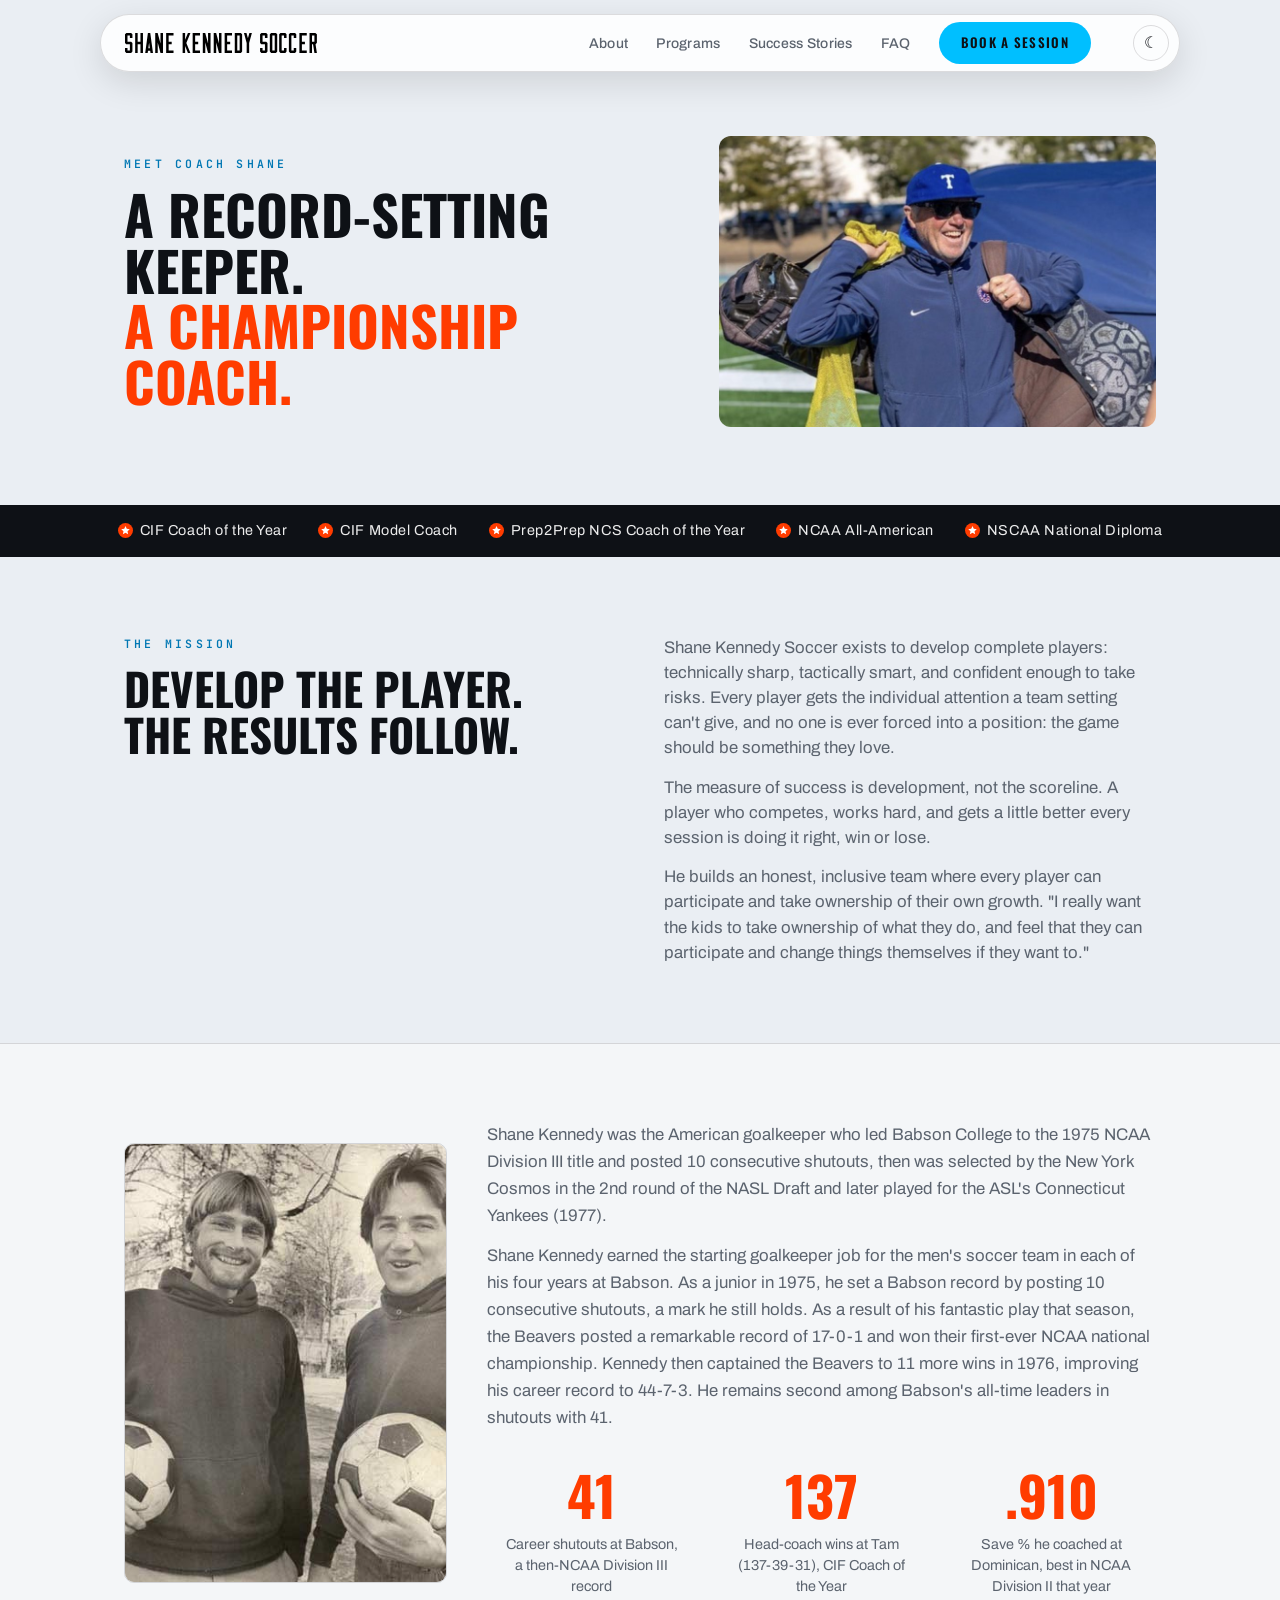
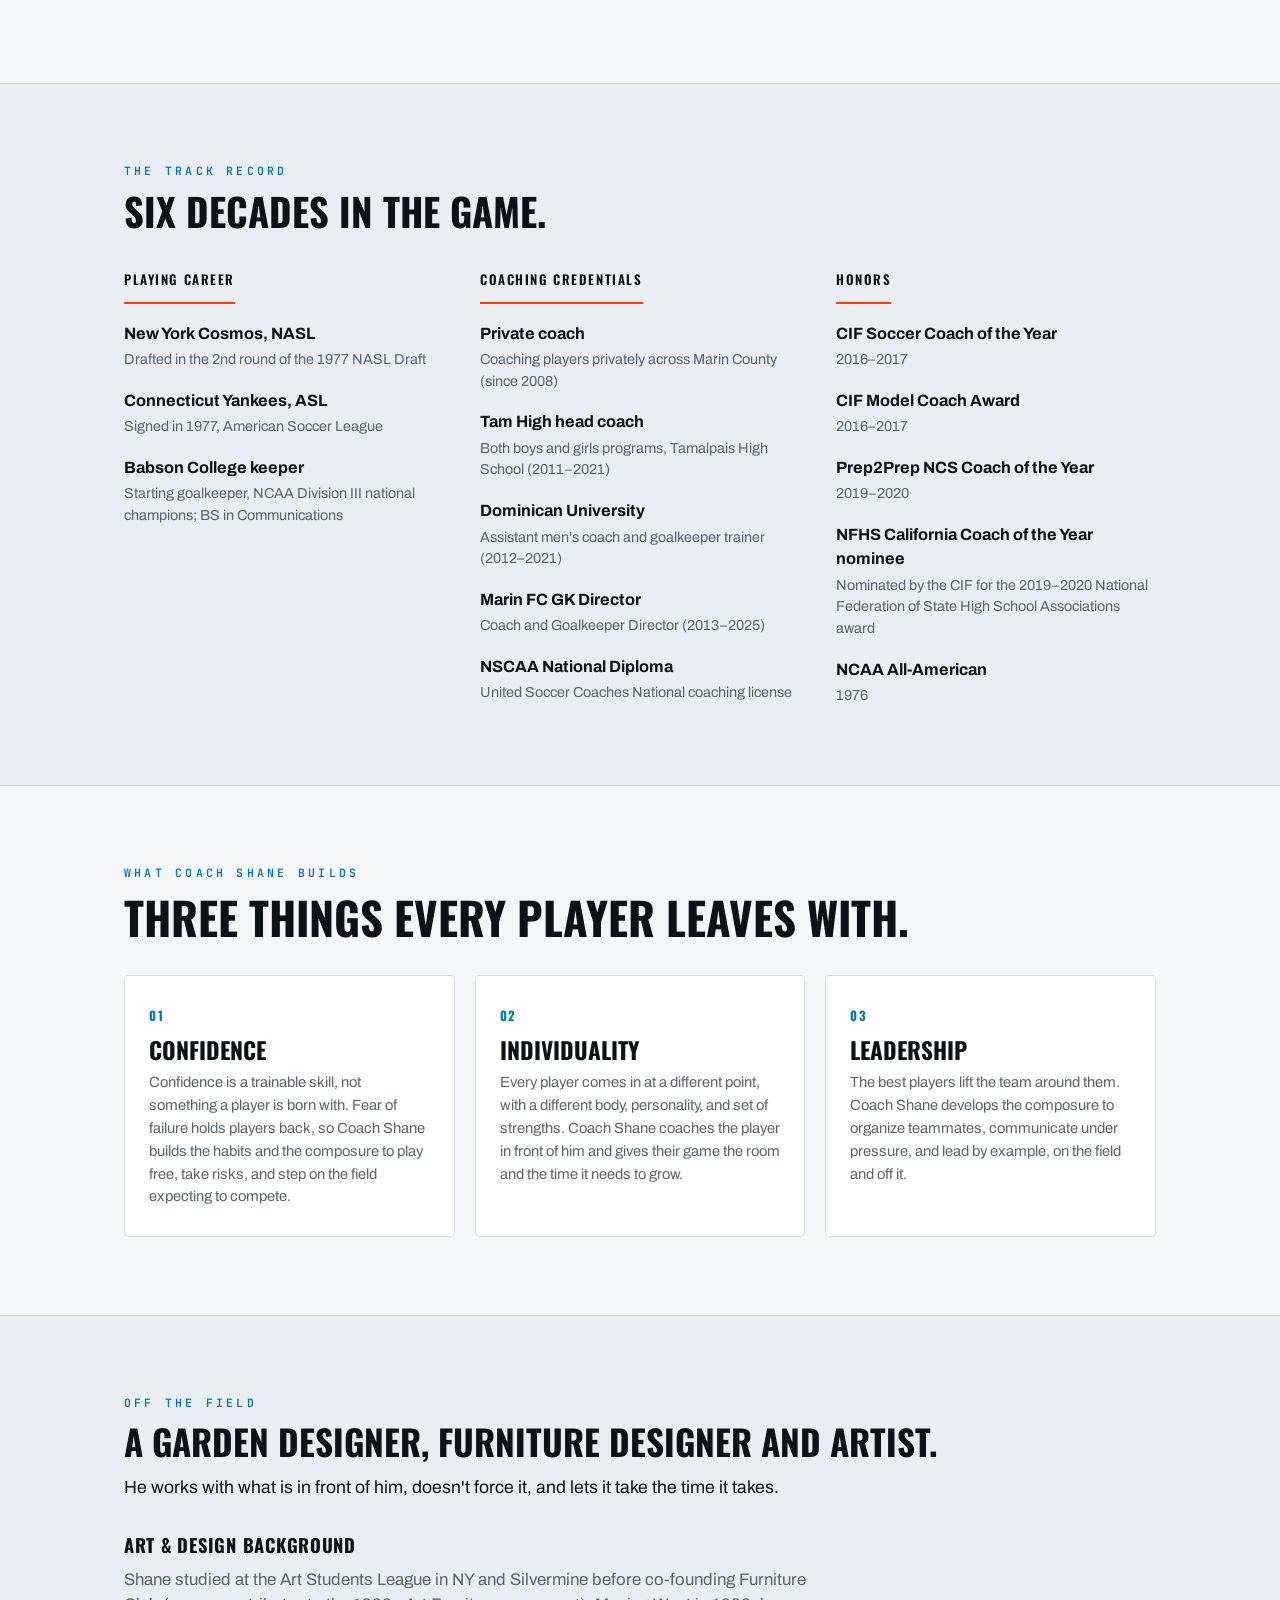
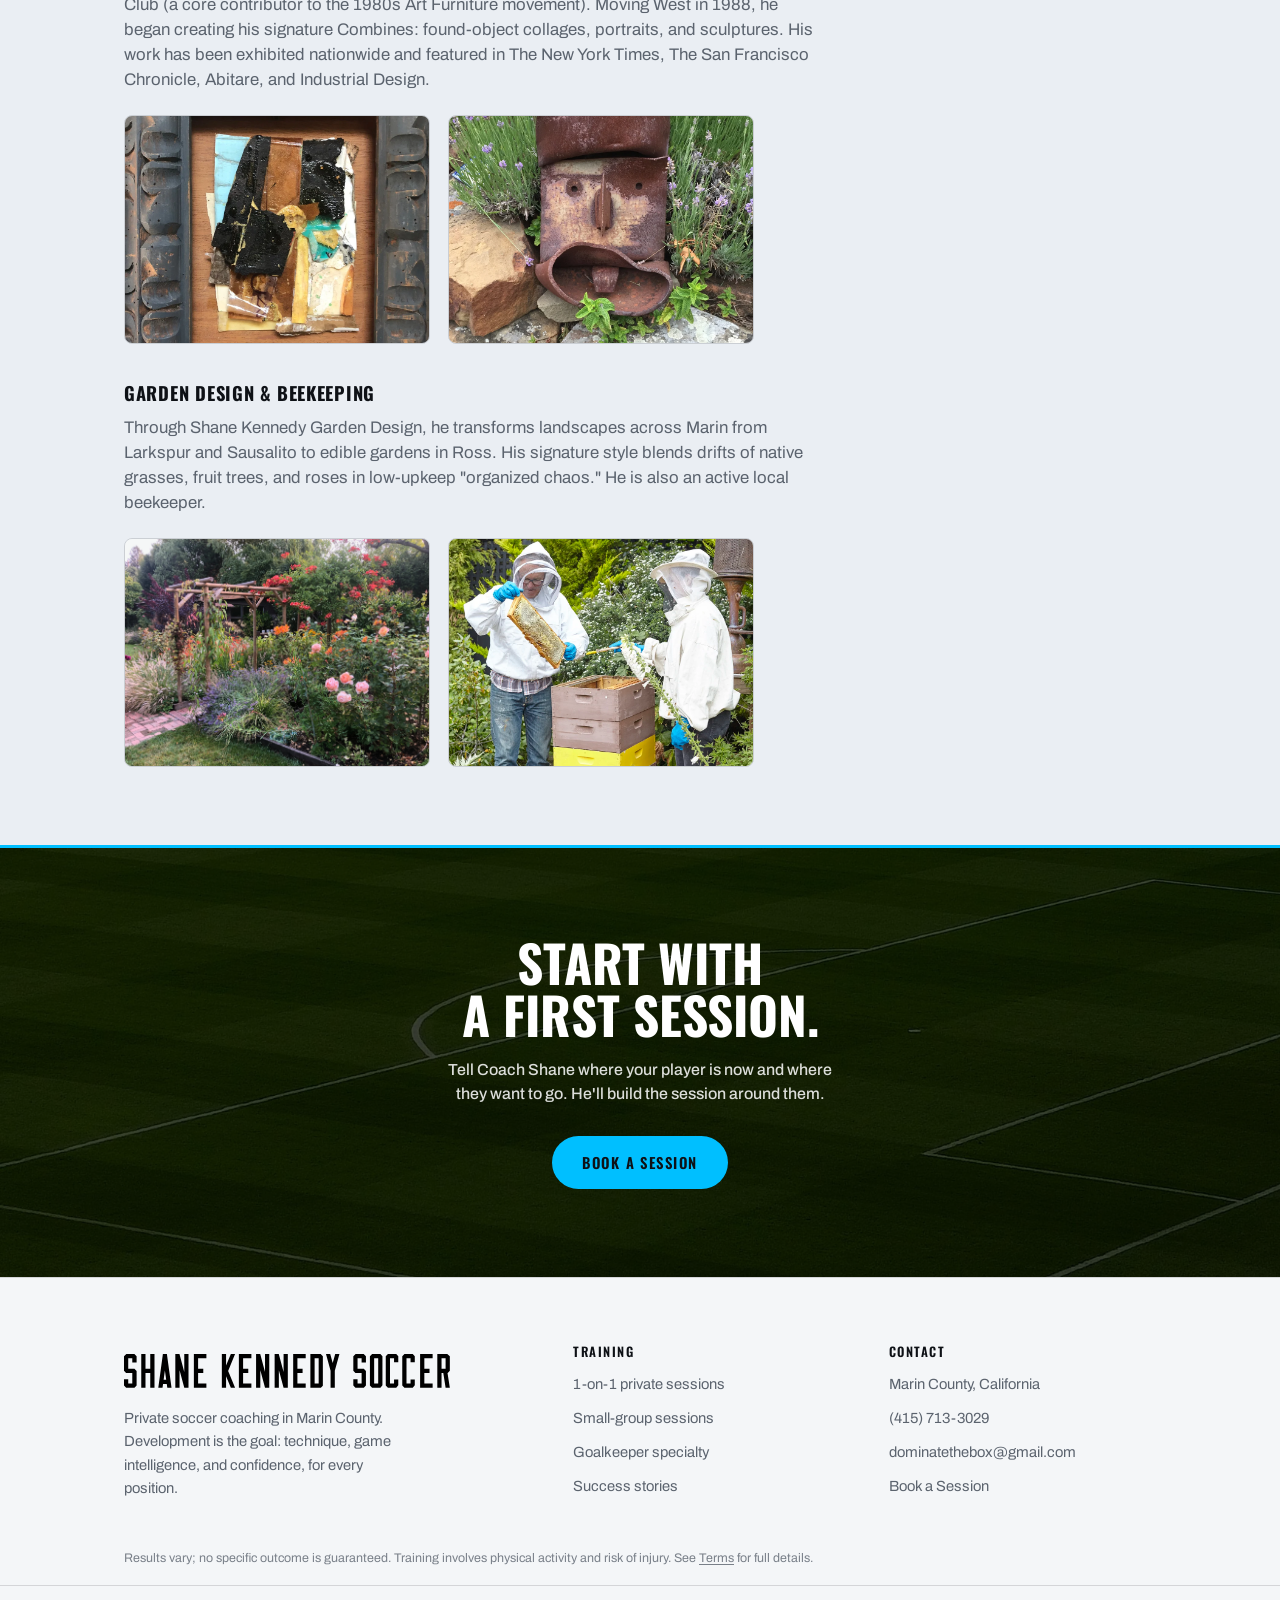
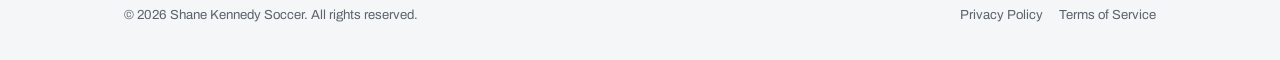
==== commit 3f327c79: "Remove team-recognition pull quote from About mission Co-Authored-By: Claude Opus 4.8 <noreply@anthr" ====
--- a/about.html
+++ b/about.html
@@ -69,10 +69,6 @@
       <p style="color:var(--chalk-dim);margin:0;font-size:1.05rem">Shane Kennedy Soccer exists to develop complete players: technically sharp, tactically smart, and confident enough to take risks. Every player gets the individual attention a team setting can't give, and no one is ever forced into a position: the game should be something they love.</p>
       <p style="color:var(--chalk-dim);margin:14px 0 0;font-size:1.05rem">The measure of success is development, not the scoreline. A player who competes, works hard, and gets a little better every session is doing it right, win or lose.</p>
       <p style="color:var(--chalk-dim);margin:14px 0 0;font-size:1.05rem">He builds an honest, inclusive team where every player can participate and take ownership of their own growth. "I really want the kids to take ownership of what they do, and feel that they can participate and change things themselves if they want to."</p>
-      <figure class="mission-quote" style="margin-top:28px">
-        <blockquote>"We just have so many good kids and good families and a good administration. It's another feather in the cap for the whole school and the program."</blockquote>
-        <figcaption>Shane Kennedy<span>On being recognized as a coach</span></figcaption>
-      </figure>
     </div>
   </div>
 </section>
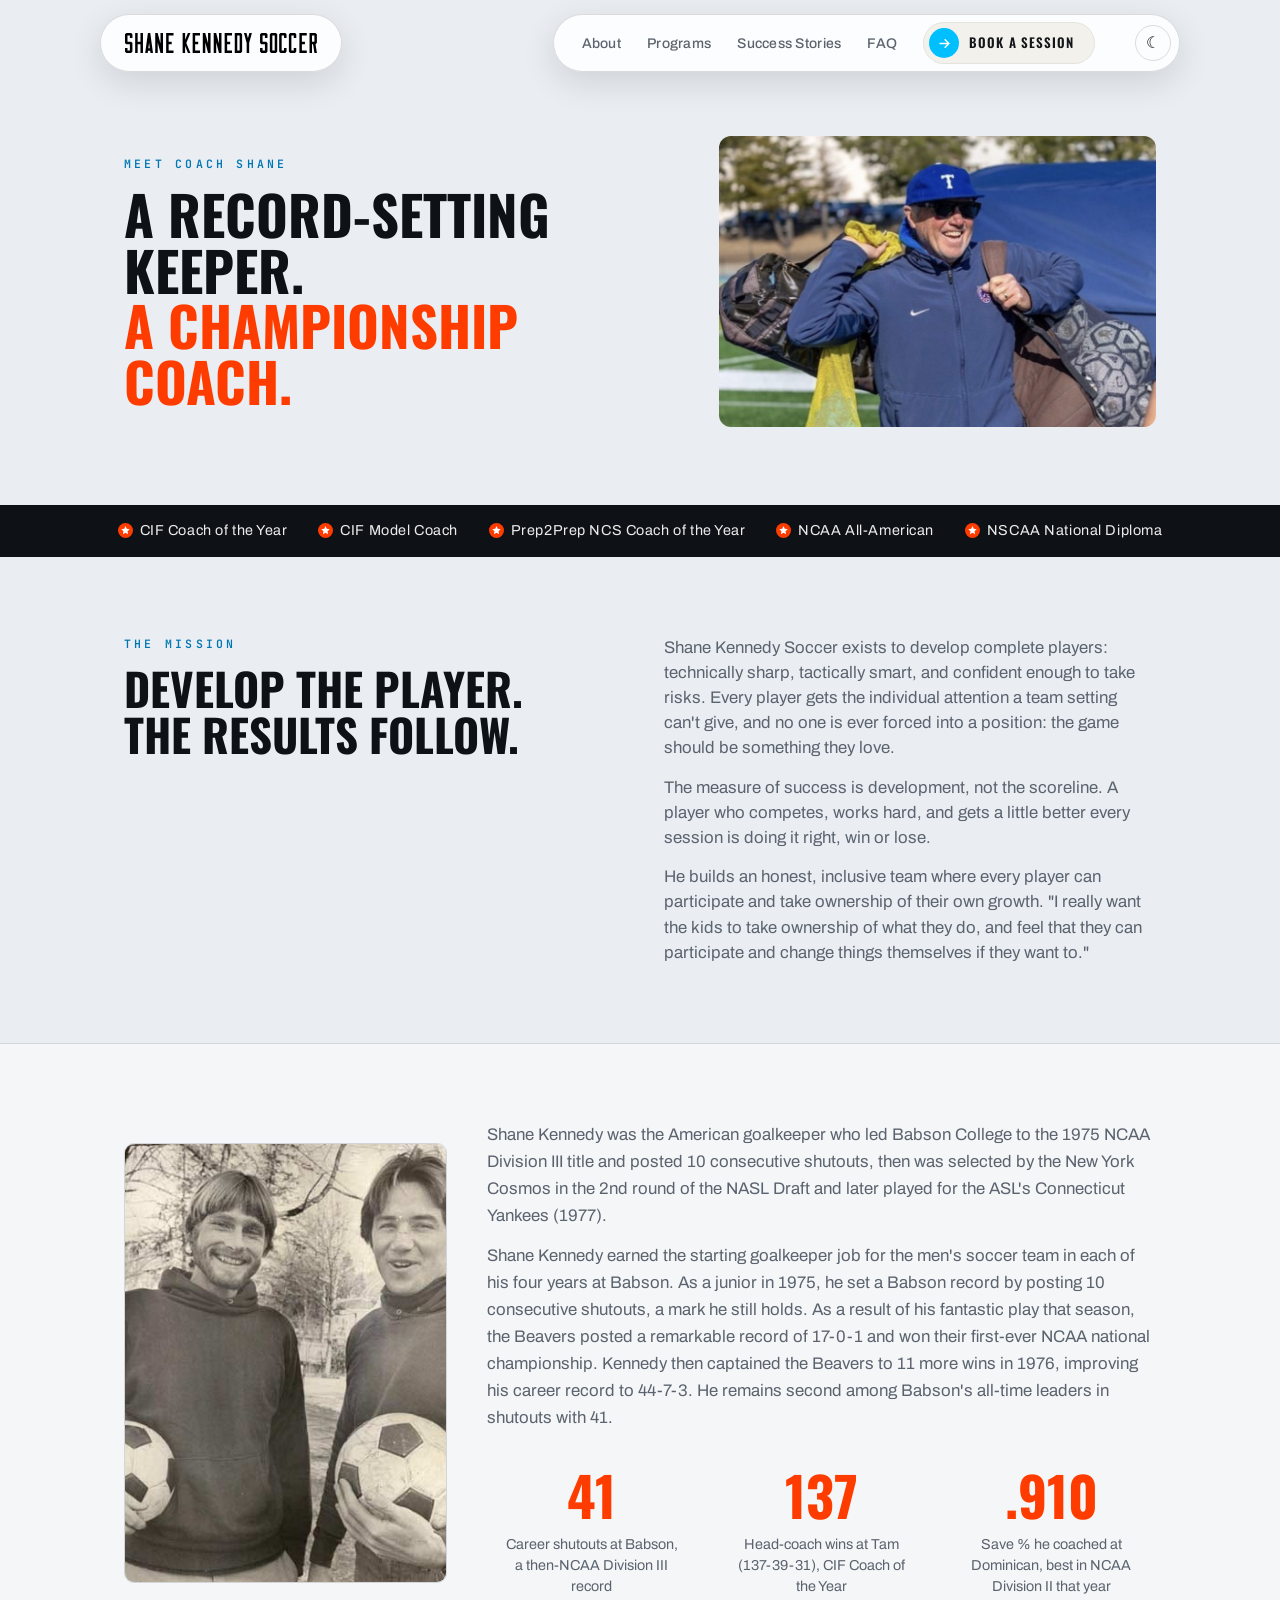
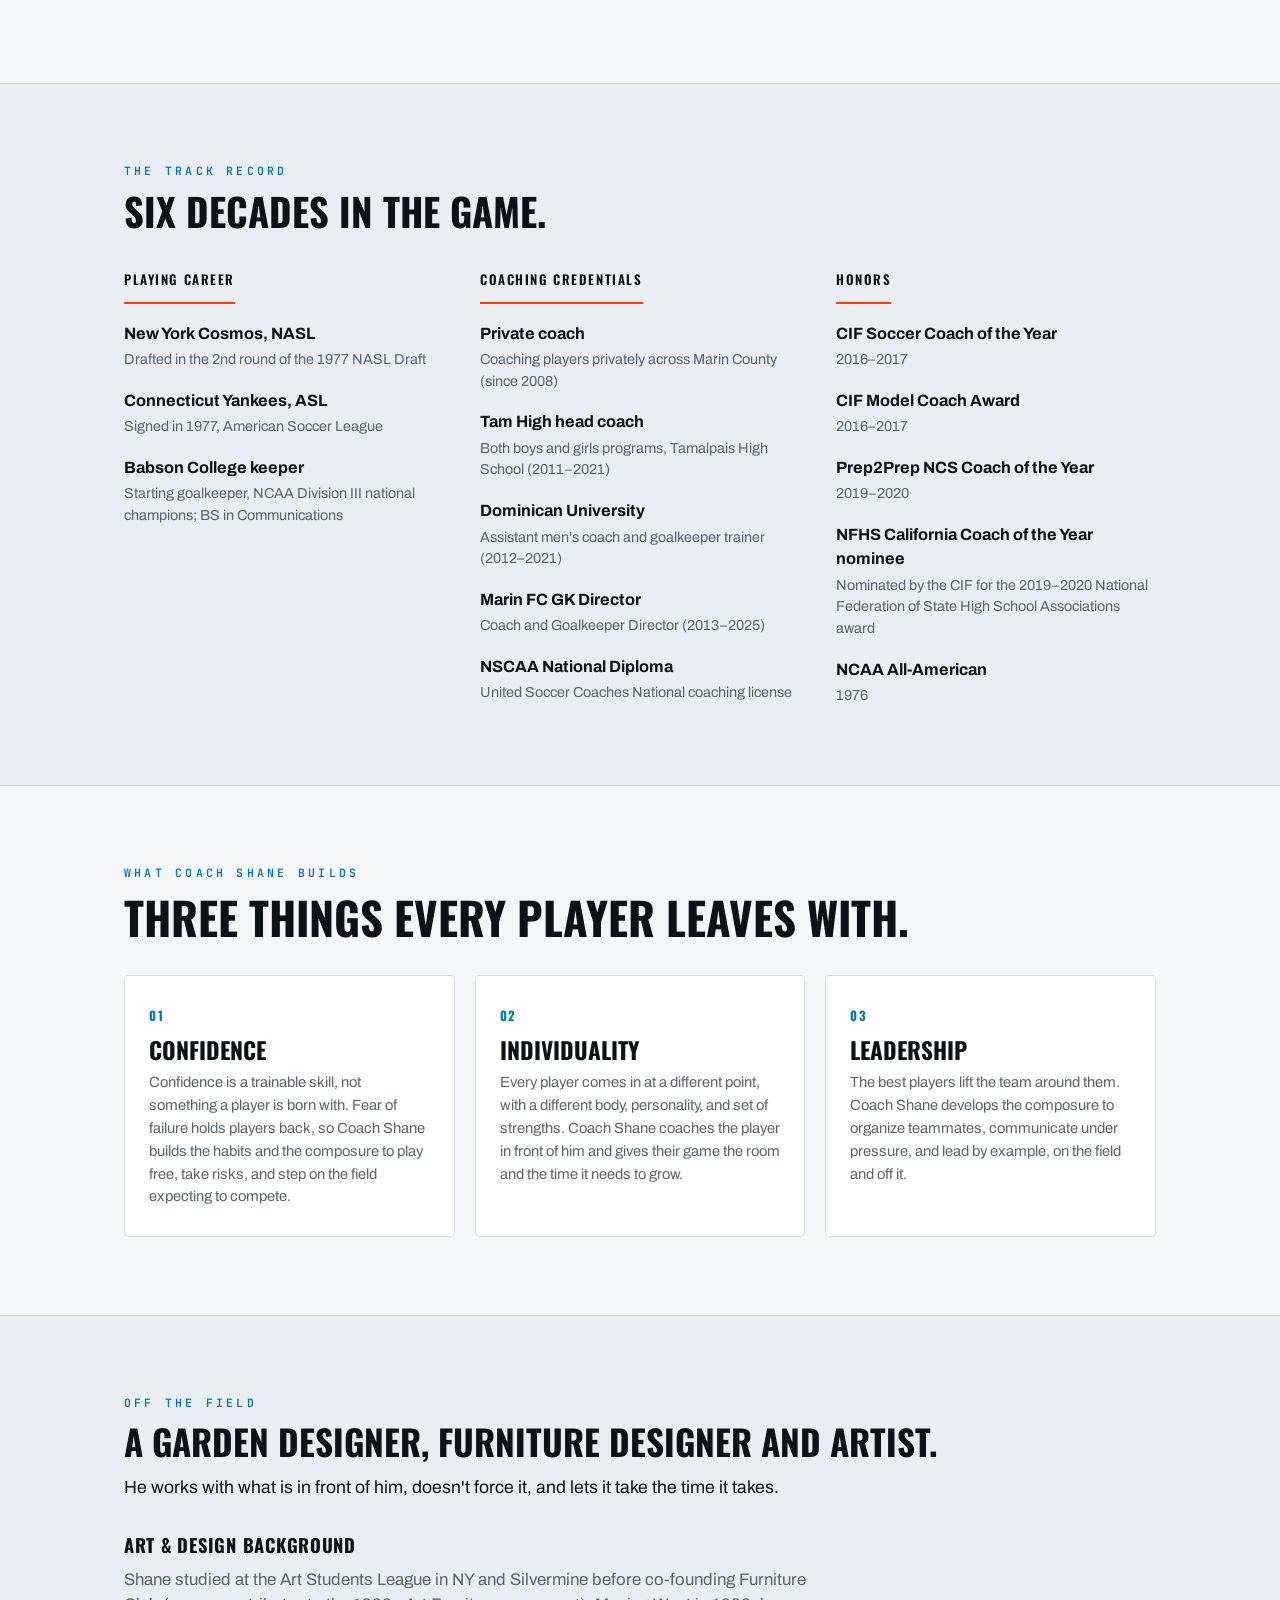
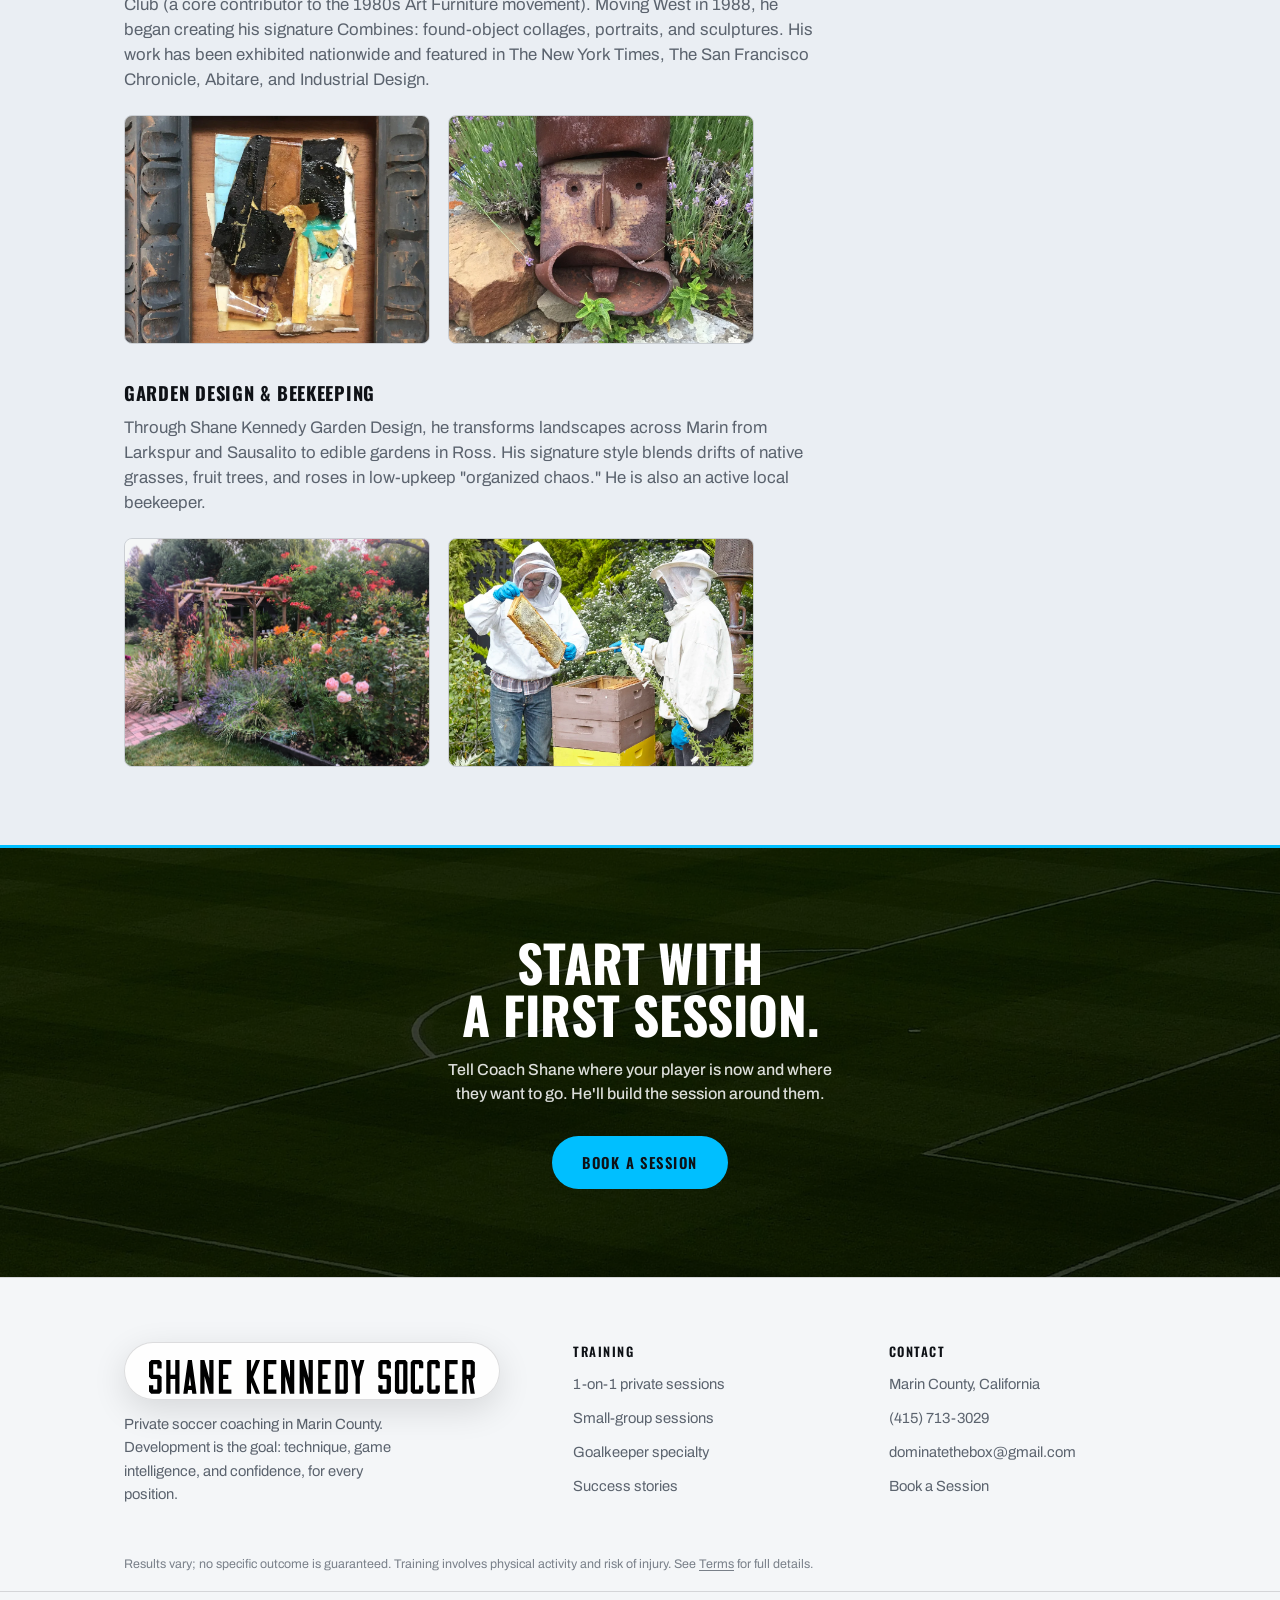
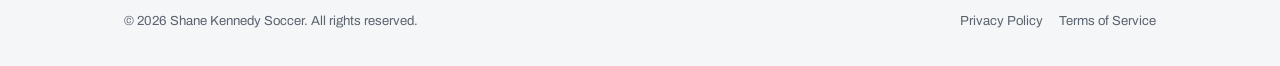
==== commit d79a8b5d: "Redesign nav (logo chip left, pill right); pill CTA with blue arrow-circle; merge logo bars into Fea" ====
--- a/about.html
+++ b/about.html
@@ -26,7 +26,7 @@
       <a href="programs.html">Programs</a>
       <a href="success.html">Success Stories</a>
       <a href="faq.html">FAQ</a>
-      <a href="book.html" class="nav-cta">Book a Session</a>
+      <a href="book.html" class="nav-cta"><span class="cta-ico" aria-hidden="true"><svg viewBox="0 0 24 24" fill="none" stroke="currentColor" stroke-width="2.5" stroke-linecap="round" stroke-linejoin="round"><path d="M5 12h14M13 6l6 6-6 6"/></svg></span>Book a Session</a>
       <button id="themeToggle" class="theme-toggle" aria-label="Toggle light and dark mode" title="Toggle theme">
         <span class="tt-icon" aria-hidden="true">☾</span>
       </button>
--- a/styles.css
+++ b/styles.css
@@ -98,27 +98,43 @@
     border-bottom:none;
   }
   nav .wrap{
-    display:flex;align-items:center;justify-content:space-between;height:58px;
-    background:var(--nav-bg);
-    backdrop-filter:blur(12px);
-    border:1px solid var(--line);
-    border-radius:999px;
-    padding:0 10px 0 24px;
+    display:flex;align-items:center;justify-content:space-between;
+    background:transparent;border:none;box-shadow:none;padding:0;
+  }
+  /* logo sits in its own chip on the left */
+  .brand{
+    display:inline-flex;align-items:center;height:58px;padding:0 24px;
+    background:var(--nav-bg);backdrop-filter:blur(12px);
+    border:1px solid var(--line);border-radius:999px;
     box-shadow:0 10px 34px rgba(0,0,0,.12);
   }
-  .brand{display:inline-flex;align-items:center}
   .brand a{display:inline-flex;align-items:center}
   .brand-logo{height:34px;width:auto;display:block;filter:var(--logo-filter);transition:filter .15s ease}
   nav .brand-logo{height:20px}
   .nav-links a.nav-cta{
-    font-family:'Oswald',sans-serif;text-transform:uppercase;letter-spacing:.1em;
+    display:inline-flex;align-items:center;gap:10px;
+    font-family:'Oswald',sans-serif;text-transform:uppercase;letter-spacing:.08em;
     font-size:.82rem;font-weight:600;
-    background:var(--signal);color:var(--ink);
-    padding:11px 22px;border-radius:999px;text-decoration:none;white-space:nowrap;
-    transition:transform .15s ease,background .15s ease;
-  }
-  .nav-links a.nav-cta:hover{background:var(--signal-deep);color:var(--ink);transform:translateY(-2px)}
-  .nav-links{display:flex;align-items:center;gap:28px}
+    background:#f3f1ec;color:#14171a;
+    padding:5px 20px 5px 5px;border-radius:999px;text-decoration:none;white-space:nowrap;
+    border:1px solid rgba(0,0,0,.06);
+    transition:transform .15s ease,box-shadow .15s ease;
+  }
+  .nav-links a.nav-cta .cta-ico{
+    display:inline-flex;align-items:center;justify-content:center;flex:0 0 auto;
+    width:30px;height:30px;border-radius:50%;
+    background:var(--signal);color:#fff;
+    transition:transform .2s ease;
+  }
+  .nav-links a.nav-cta .cta-ico svg{width:15px;height:15px}
+  .nav-links a.nav-cta:hover{transform:translateY(-2px);box-shadow:0 10px 24px rgba(0,0,0,.16)}
+  .nav-links a.nav-cta:hover .cta-ico{transform:translateX(3px)}
+  .nav-links{
+    display:flex;align-items:center;gap:26px;height:58px;padding:0 8px 0 28px;
+    background:var(--nav-bg);backdrop-filter:blur(12px);
+    border:1px solid var(--line);border-radius:999px;
+    box-shadow:0 10px 34px rgba(0,0,0,.12);
+  }
   .nav-links a{
     font-family:'Archivo',Inter,system-ui,-apple-system,BlinkMacSystemFont,'Segoe UI',Roboto,Helvetica,Arial,sans-serif;letter-spacing:.02em;
     font-size:.875rem;font-weight:500;color:var(--chalk-dim);text-decoration:none;
@@ -423,7 +439,7 @@
   .quote-band::after{content:"";position:absolute;inset:0;background:rgba(0,0,0,.62)}
   .quote-band .band-content{position:absolute;inset:0;z-index:2;display:flex;flex-direction:column;align-items:center;justify-content:center;text-align:center;padding:0 24px}
   .quote-band blockquote{font-family:'Oswald',sans-serif;font-weight:500;text-transform:none;color:#fff;
-    font-size:clamp(1.3rem,3.4vw,2.1rem);line-height:1.3;margin:14px auto 0;letter-spacing:.005em}
+    font-size:clamp(2.2rem,6vw,4rem);line-height:1.15;margin:14px auto 0;letter-spacing:.005em}
   @media(max-width:780px){.quote-band .band-img{height:440px}}
 
   /* ---------- testimonials ---------- */
@@ -504,9 +520,24 @@
 
   /* logo / affiliation strip */
   .logos{background:var(--pitch-dark);border-top:1px solid var(--line);border-bottom:1px solid var(--line);padding:46px 0}
-  .aff-group{display:flex;align-items:center;flex-wrap:wrap;gap:24px 52px;text-align:left}
-  .aff-label{font-family:'JetBrains Mono',monospace;text-transform:uppercase;letter-spacing:.18em;font-size:.72rem;color:var(--chalk-dim);margin:0;flex:0 0 auto}
-  .aff-logos{display:flex;flex-wrap:wrap;justify-content:flex-start;align-items:center;gap:40px 48px;flex:1 1 320px}
+  .aff-group{text-align:center}
+  .aff-label{font-family:'JetBrains Mono',monospace;text-transform:uppercase;letter-spacing:.18em;font-size:.72rem;color:var(--chalk-dim);margin:0 0 34px}
+  .aff-logos{display:flex;flex-wrap:wrap;justify-content:center;align-items:center;gap:40px 48px}
+  /* scroll reveal: label + logos rise from the bottom */
+  .js-reveal .aff-label{opacity:0;transform:translateY(22px);transition:opacity .6s ease,transform .6s ease}
+  .js-reveal .aff-logos .logo-card{opacity:0;transform:translateY(30px);transition:opacity .6s ease,transform .6s ease}
+  .js-reveal .logos.in-view .aff-label{opacity:1;transform:none}
+  .js-reveal .logos.in-view .aff-logos .logo-card{opacity:1;transform:none}
+  .js-reveal .logos.in-view .aff-logos .logo-card:nth-child(1){transition-delay:.12s}
+  .js-reveal .logos.in-view .aff-logos .logo-card:nth-child(2){transition-delay:.19s}
+  .js-reveal .logos.in-view .aff-logos .logo-card:nth-child(3){transition-delay:.26s}
+  .js-reveal .logos.in-view .aff-logos .logo-card:nth-child(4){transition-delay:.33s}
+  .js-reveal .logos.in-view .aff-logos .logo-card:nth-child(5){transition-delay:.40s}
+  .js-reveal .logos.in-view .aff-logos .logo-card:nth-child(6){transition-delay:.47s}
+  .js-reveal .logos.in-view .aff-logos .logo-card:nth-child(7){transition-delay:.54s}
+  .js-reveal .logos.in-view .aff-logos .logo-card:nth-child(8){transition-delay:.61s}
+  .js-reveal .logos.in-view .aff-logos .logo-card:nth-child(9){transition-delay:.68s}
+  @media(prefers-reduced-motion:reduce){.js-reveal .aff-label,.js-reveal .aff-logos .logo-card{opacity:1!important;transform:none!important;transition:none!important}}
   .logo-card img.logo-white{filter:grayscale(1) var(--aff-logo-white-filter,invert(1))}
   .logo-card{display:inline-flex;align-items:center;justify-content:center}
   .logo-card img{
@@ -539,6 +570,8 @@
   .field.full{grid-column:1/-1}
   .field label{display:block;font-family:'Archivo',Inter,system-ui,-apple-system,BlinkMacSystemFont,'Segoe UI',Roboto,Helvetica,Arial,sans-serif;text-transform:uppercase;letter-spacing:.06em;
     font-size:.72rem;font-weight:700;color:var(--chalk);margin-bottom:6px}
+  .field label .opt{color:var(--chalk-dim);font-weight:400}
+  .field label .req{color:var(--accent)}
   .field input,.field select,.field textarea{
     width:100%;padding:12px 14px;border:1.5px solid var(--line);border-radius:3px;
     background:var(--field-bg);color:var(--field-text);font-family:'Archivo',Inter,system-ui,-apple-system,BlinkMacSystemFont,'Segoe UI',Roboto,Helvetica,Arial,sans-serif;font-size:1rem;
@@ -633,10 +666,12 @@
     .proof-grid{grid-template-columns:1fr}
     .voices-grid{grid-template-columns:1fr}
     .nav-links a:not(.nav-cta){display:none}
-    .nav-links{gap:10px}
-    .nav-links a.nav-cta{padding:9px 14px;font-size:.82rem}
-    .theme-toggle{margin-left:4px;width:34px;height:34px}
+    .nav-links{gap:10px;height:50px;padding:0 6px 0 10px}
+    .nav-links a.nav-cta{padding:4px 14px 4px 4px;font-size:.78rem}
+    .nav-links a.nav-cta .cta-ico{width:26px;height:26px}
+    .theme-toggle{margin-left:2px;width:34px;height:34px}
     nav .wrap{gap:10px}
+    nav .brand{height:50px;padding:0 16px}
     nav .brand-logo{height:16px}
     .form-row{grid-template-columns:1fr}
     .split{grid-template-columns:1fr;gap:28px}
@@ -653,9 +688,10 @@
   @media(max-width:430px){
     .wrap{padding-left:16px;padding-right:16px}
     nav .wrap{gap:8px}
+    nav .brand{padding:0 12px}
     nav .brand-logo{height:13px}
-    .nav-links{gap:8px}
-    .nav-links a.nav-cta{padding:8px 11px;font-size:.76rem;letter-spacing:.04em}
+    .nav-links{gap:8px;padding:0 5px 0 8px}
+    .nav-links a.nav-cta{padding:4px 11px 4px 4px;font-size:.72rem;letter-spacing:.03em}
     .theme-toggle{width:32px;height:32px;margin-left:2px;font-size:.9rem}
   }
   a:focus-visible,.btn:focus-visible,button:focus-visible,.tip:focus-visible{outline:3px solid var(--signal);outline-offset:3px}
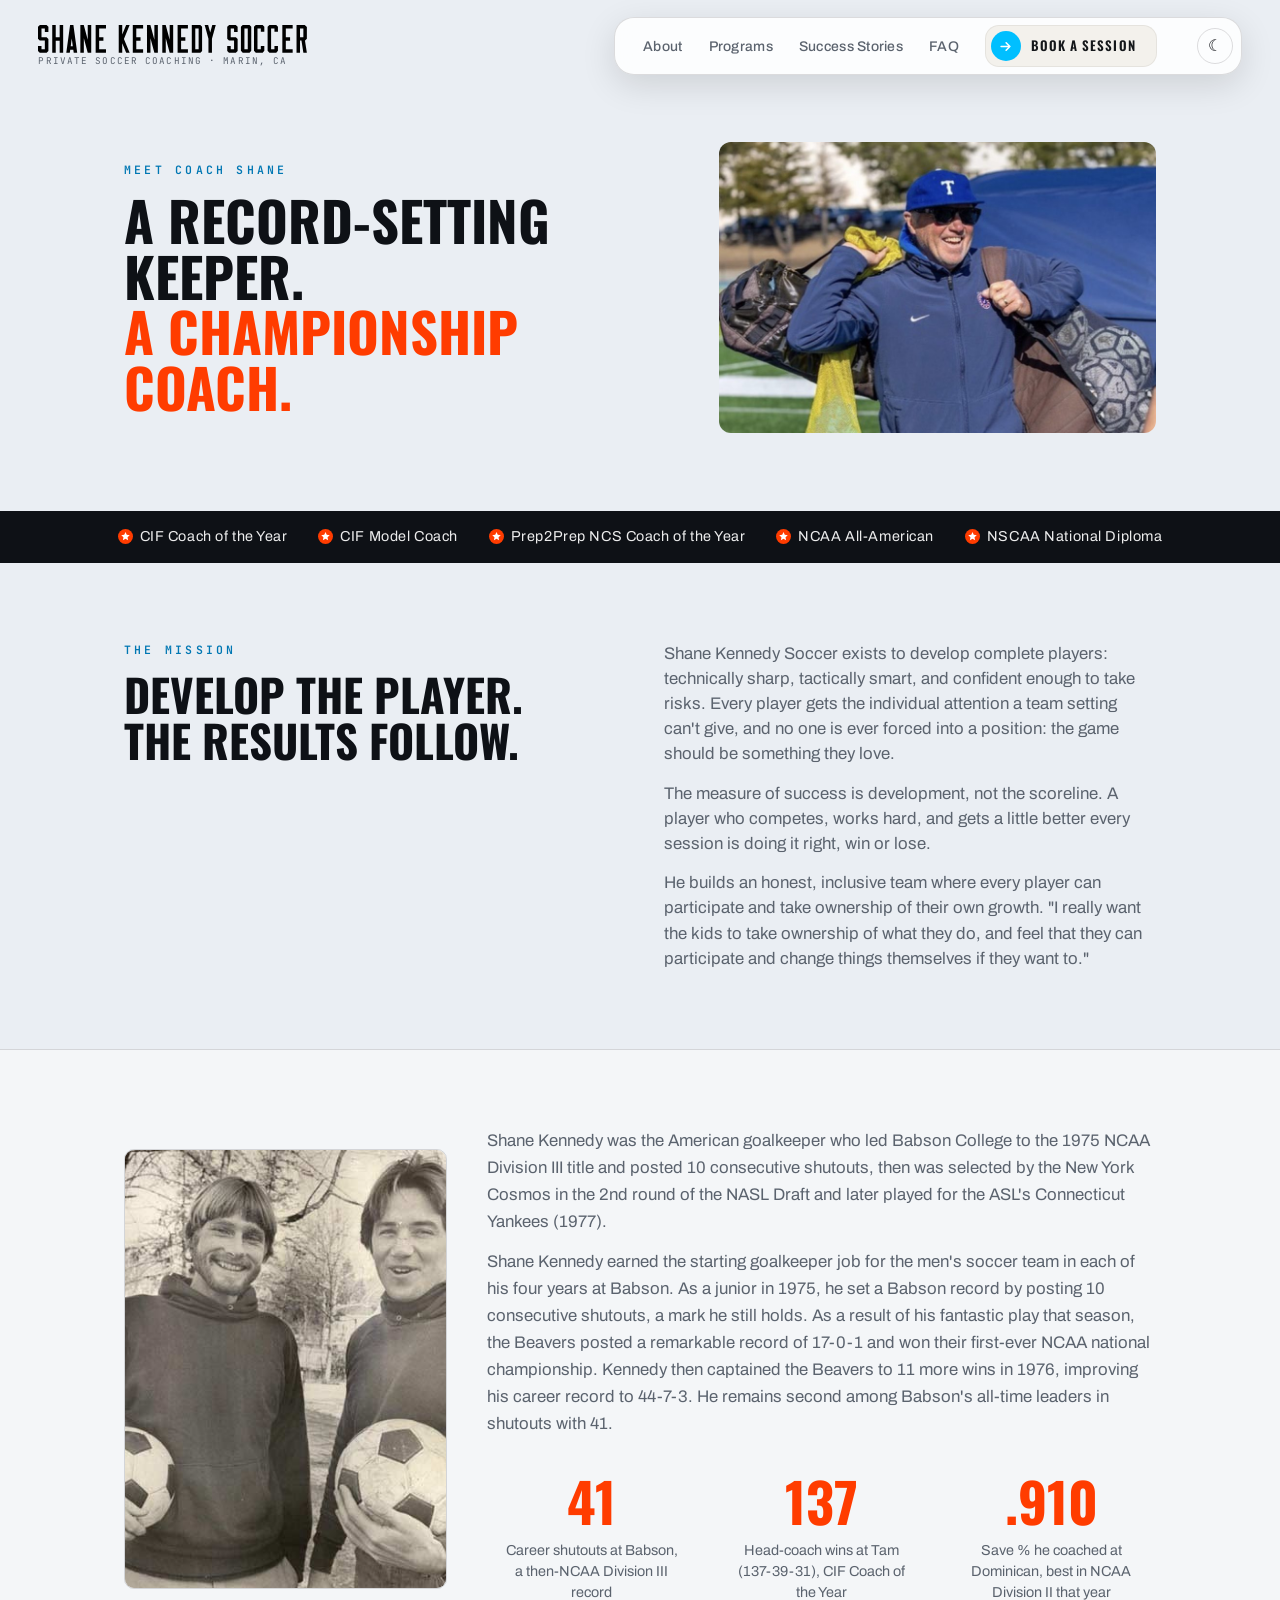
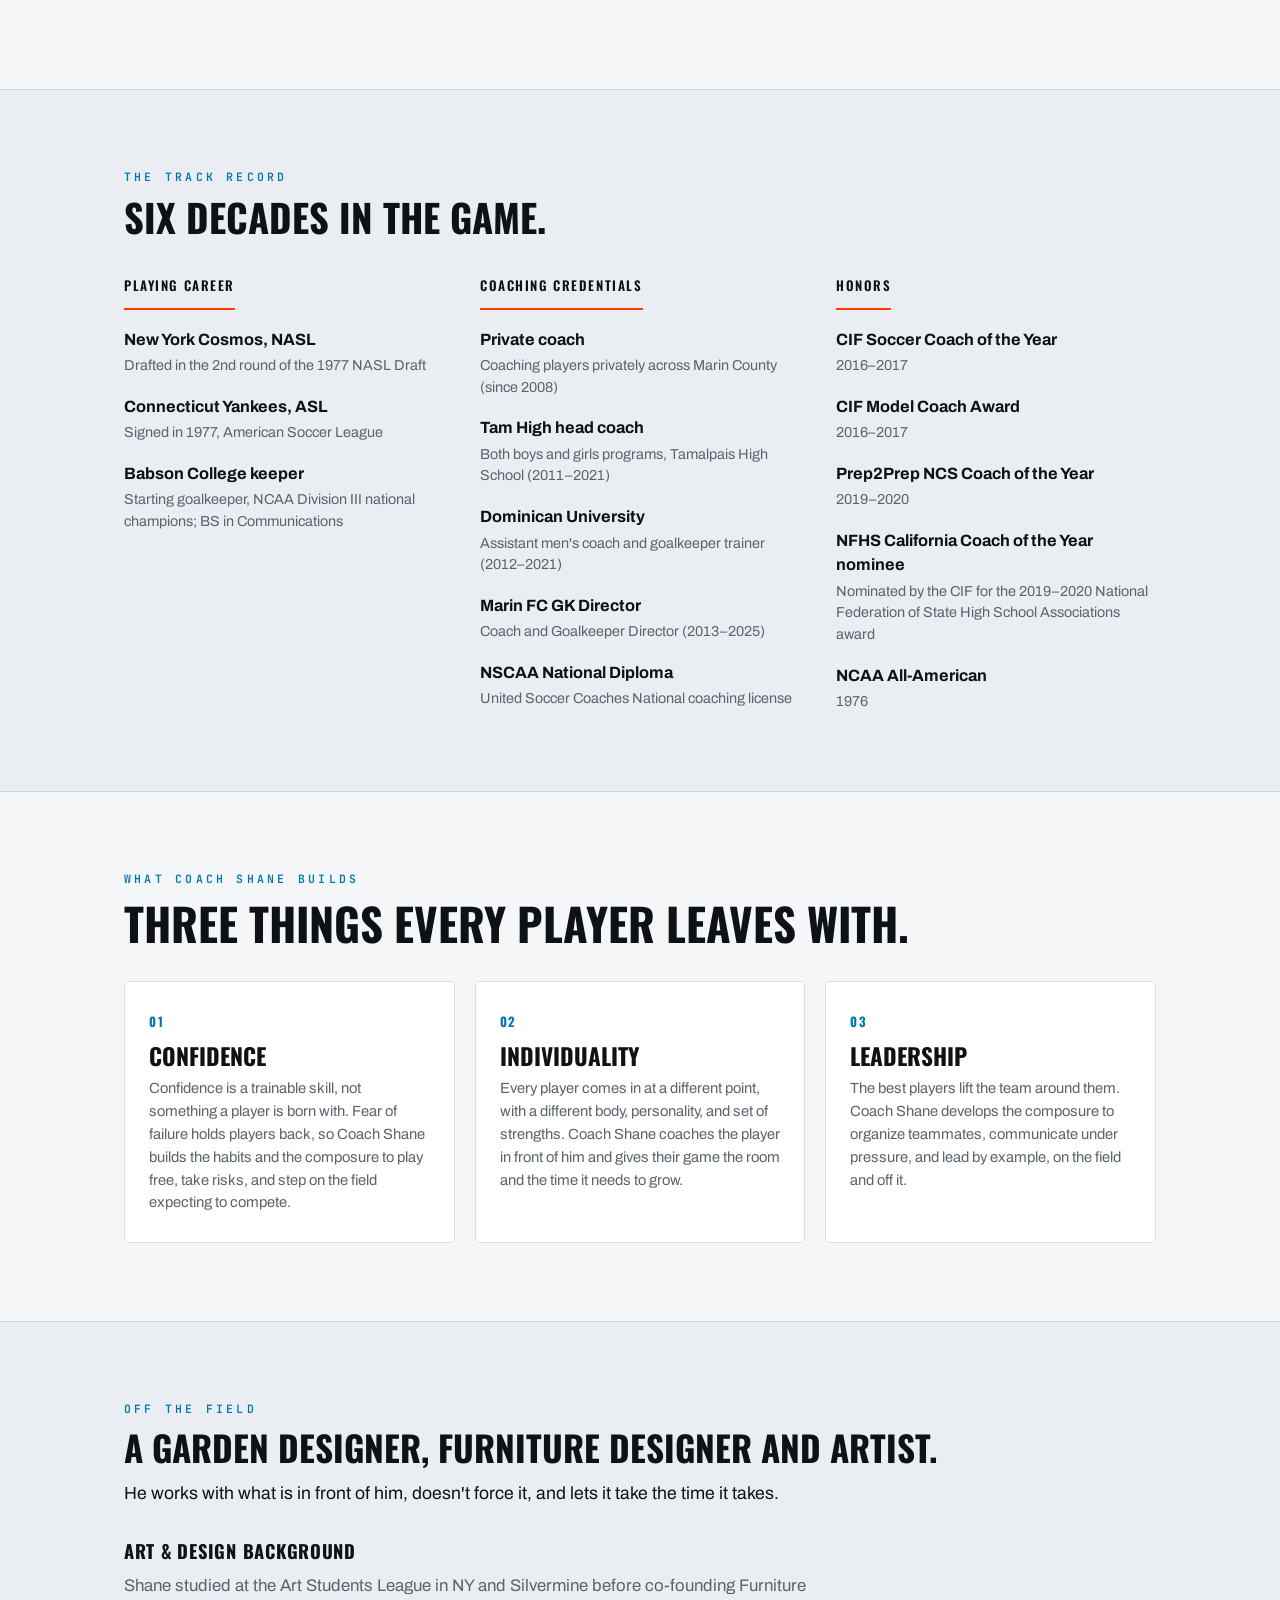
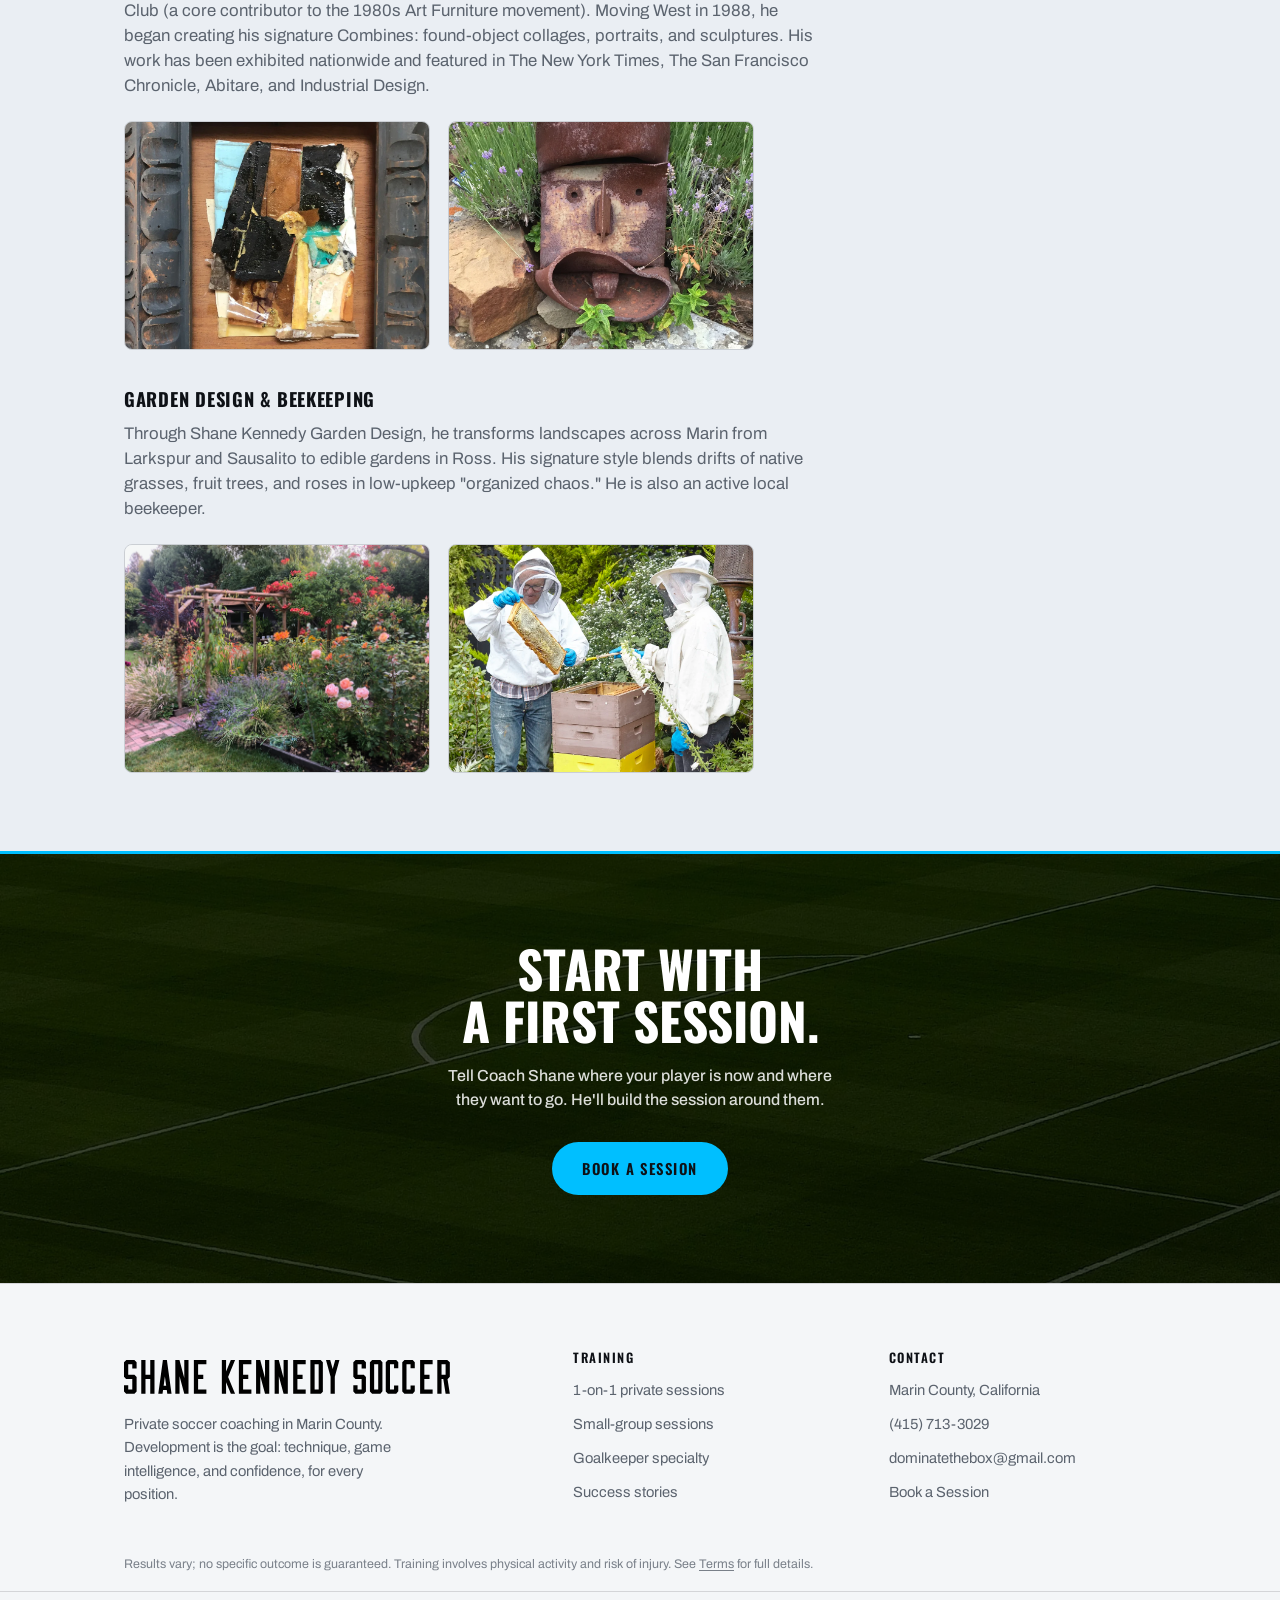
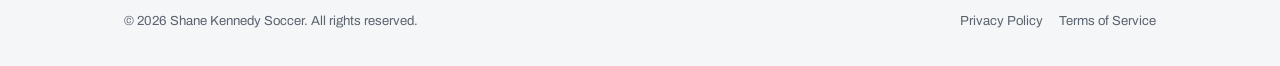
==== commit c1896f41: "Enlarge nav logo; add tagline beneath it; remove duplicate hero eyebrow Co-Authored-By: Claude Opus " ====
--- a/about.html
+++ b/about.html
@@ -20,7 +20,7 @@
 
 <nav>
   <div class="wrap">
-    <div class="brand"><a href="index.html" aria-label="Shane Kennedy Soccer, home"><img class="brand-logo" src="assets/logo/Shane%20Kennedy%20Soccer%20Wordmark%20One%20Liner.svg" alt="Shane Kennedy Soccer" width="1686" height="176"></a></div>
+    <div class="brand"><a href="index.html" aria-label="Shane Kennedy Soccer, home"><img class="brand-logo" src="assets/logo/Shane%20Kennedy%20Soccer%20Wordmark%20One%20Liner.svg" alt="Shane Kennedy Soccer" width="1686" height="176"></a><span class="brand-tag">Private soccer coaching · Marin, CA</span></div>
     <div class="nav-links">
       <a href="about.html">About</a>
       <a href="programs.html">Programs</a>
--- a/styles.css
+++ b/styles.css
@@ -99,24 +99,28 @@
   }
   nav .wrap{
     display:flex;align-items:center;justify-content:space-between;
-    background:transparent;border:none;box-shadow:none;padding:0;
-  }
-  /* logo sits in its own chip on the left */
+    background:transparent;border:none;box-shadow:none;
+    max-width:none;width:100%;padding:0 clamp(20px,3vw,44px);
+  }
+  /* logo sits bare — no chip, box, border, or shadow */
   .brand{
-    display:inline-flex;align-items:center;height:58px;padding:0 24px;
-    background:var(--nav-bg);backdrop-filter:blur(12px);
-    border:1px solid var(--line);border-radius:999px;
-    box-shadow:0 10px 34px rgba(0,0,0,.12);
-  }
+    display:inline-flex;flex-direction:column;align-items:flex-start;justify-content:center;gap:4px;height:64px;
+    background:none;border:none;box-shadow:none;padding:0;filter:none;
+  }
+  .brand-tag{font-family:'JetBrains Mono',monospace;text-transform:uppercase;letter-spacing:.12em;font-size:.58rem;color:var(--chalk-dim);white-space:nowrap;line-height:1}
+  nav.nav-on-hero .brand-tag{color:rgba(255,255,255,.74)}
+  footer .brand{height:auto}
   .brand a{display:inline-flex;align-items:center}
   .brand-logo{height:34px;width:auto;display:block;filter:var(--logo-filter);transition:filter .15s ease}
-  nav .brand-logo{height:20px}
+  nav .brand-logo{height:28px}
+  /* over a dark hero the bare logo must stay white in any theme */
+  nav.nav-on-hero .brand-logo{filter:none}
   .nav-links a.nav-cta{
     display:inline-flex;align-items:center;gap:10px;
     font-family:'Oswald',sans-serif;text-transform:uppercase;letter-spacing:.08em;
     font-size:.82rem;font-weight:600;
     background:#f3f1ec;color:#14171a;
-    padding:5px 20px 5px 5px;border-radius:999px;text-decoration:none;white-space:nowrap;
+    padding:5px 20px 5px 5px;border-radius:14px;text-decoration:none;white-space:nowrap;
     border:1px solid rgba(0,0,0,.06);
     transition:transform .15s ease,box-shadow .15s ease;
   }
@@ -132,7 +136,7 @@
   .nav-links{
     display:flex;align-items:center;gap:26px;height:58px;padding:0 8px 0 28px;
     background:var(--nav-bg);backdrop-filter:blur(12px);
-    border:1px solid var(--line);border-radius:999px;
+    border:1px solid var(--line);border-radius:20px;
     box-shadow:0 10px 34px rgba(0,0,0,.12);
   }
   .nav-links a{
@@ -521,7 +525,30 @@
   /* logo / affiliation strip */
   .logos{background:var(--pitch-dark);border-top:1px solid var(--line);border-bottom:1px solid var(--line);padding:46px 0}
   .aff-group{text-align:center}
-  .aff-label{font-family:'JetBrains Mono',monospace;text-transform:uppercase;letter-spacing:.18em;font-size:.72rem;color:var(--chalk-dim);margin:0 0 34px}
+  .aff-label{font-family:'JetBrains Mono',monospace;text-transform:uppercase;letter-spacing:.18em;font-size:.72rem;color:var(--chalk-dim);margin:0 0 34px;text-align:center}
+  /* one-line auto-scrolling logo carousel */
+  .logos-marquee .aff-label{margin:0}
+  .marquee{overflow:hidden;width:100%;margin-top:30px;
+    -webkit-mask-image:linear-gradient(90deg,transparent 0,#000 7%,#000 93%,transparent 100%);
+    mask-image:linear-gradient(90deg,transparent 0,#000 7%,#000 93%,transparent 100%);}
+  .marquee-track{display:flex;flex-wrap:nowrap;align-items:center;gap:clamp(44px,6vw,82px);width:max-content;
+    animation:marquee-left 42s linear infinite;animation-play-state:paused}
+  .logos.in-view .marquee-track{animation-play-state:running}
+  .marquee-track .logo-card{flex:0 0 auto}
+  @keyframes marquee-left{from{transform:translateX(0)}to{transform:translateX(-50%)}}
+  /* pop each logo up one-by-one when the carousel scrolls into view */
+  .js-reveal .marquee-track .logo-card{opacity:0;transform:translateY(26px);transition:opacity .5s ease,transform .5s ease}
+  .js-reveal .logos.in-view .marquee-track .logo-card{opacity:1;transform:none}
+  .js-reveal .logos.in-view .marquee-track .logo-card:nth-child(1){transition-delay:.05s}
+  .js-reveal .logos.in-view .marquee-track .logo-card:nth-child(2){transition-delay:.12s}
+  .js-reveal .logos.in-view .marquee-track .logo-card:nth-child(3){transition-delay:.19s}
+  .js-reveal .logos.in-view .marquee-track .logo-card:nth-child(4){transition-delay:.26s}
+  .js-reveal .logos.in-view .marquee-track .logo-card:nth-child(5){transition-delay:.33s}
+  .js-reveal .logos.in-view .marquee-track .logo-card:nth-child(6){transition-delay:.40s}
+  .js-reveal .logos.in-view .marquee-track .logo-card:nth-child(7){transition-delay:.47s}
+  .js-reveal .logos.in-view .marquee-track .logo-card:nth-child(8){transition-delay:.54s}
+  .js-reveal .logos.in-view .marquee-track .logo-card:nth-child(9){transition-delay:.61s}
+  @media(prefers-reduced-motion:reduce){.marquee-track{animation:none}}
   .aff-logos{display:flex;flex-wrap:wrap;justify-content:center;align-items:center;gap:40px 48px}
   /* scroll reveal: label + logos rise from the bottom */
   .js-reveal .aff-label{opacity:0;transform:translateY(22px);transition:opacity .6s ease,transform .6s ease}
@@ -671,8 +698,9 @@
     .nav-links a.nav-cta .cta-ico{width:26px;height:26px}
     .theme-toggle{margin-left:2px;width:34px;height:34px}
     nav .wrap{gap:10px}
-    nav .brand{height:50px;padding:0 16px}
-    nav .brand-logo{height:16px}
+    nav .brand{height:50px}
+    nav .brand-logo{height:20px}
+    .brand-tag{display:none}
     .form-row{grid-template-columns:1fr}
     .split{grid-template-columns:1fr;gap:28px}
     .split > .split-img{order:-1}
@@ -688,7 +716,6 @@
   @media(max-width:430px){
     .wrap{padding-left:16px;padding-right:16px}
     nav .wrap{gap:8px}
-    nav .brand{padding:0 12px}
     nav .brand-logo{height:13px}
     .nav-links{gap:8px;padding:0 5px 0 8px}
     .nav-links a.nav-cta{padding:4px 11px 4px 4px;font-size:.72rem;letter-spacing:.03em}
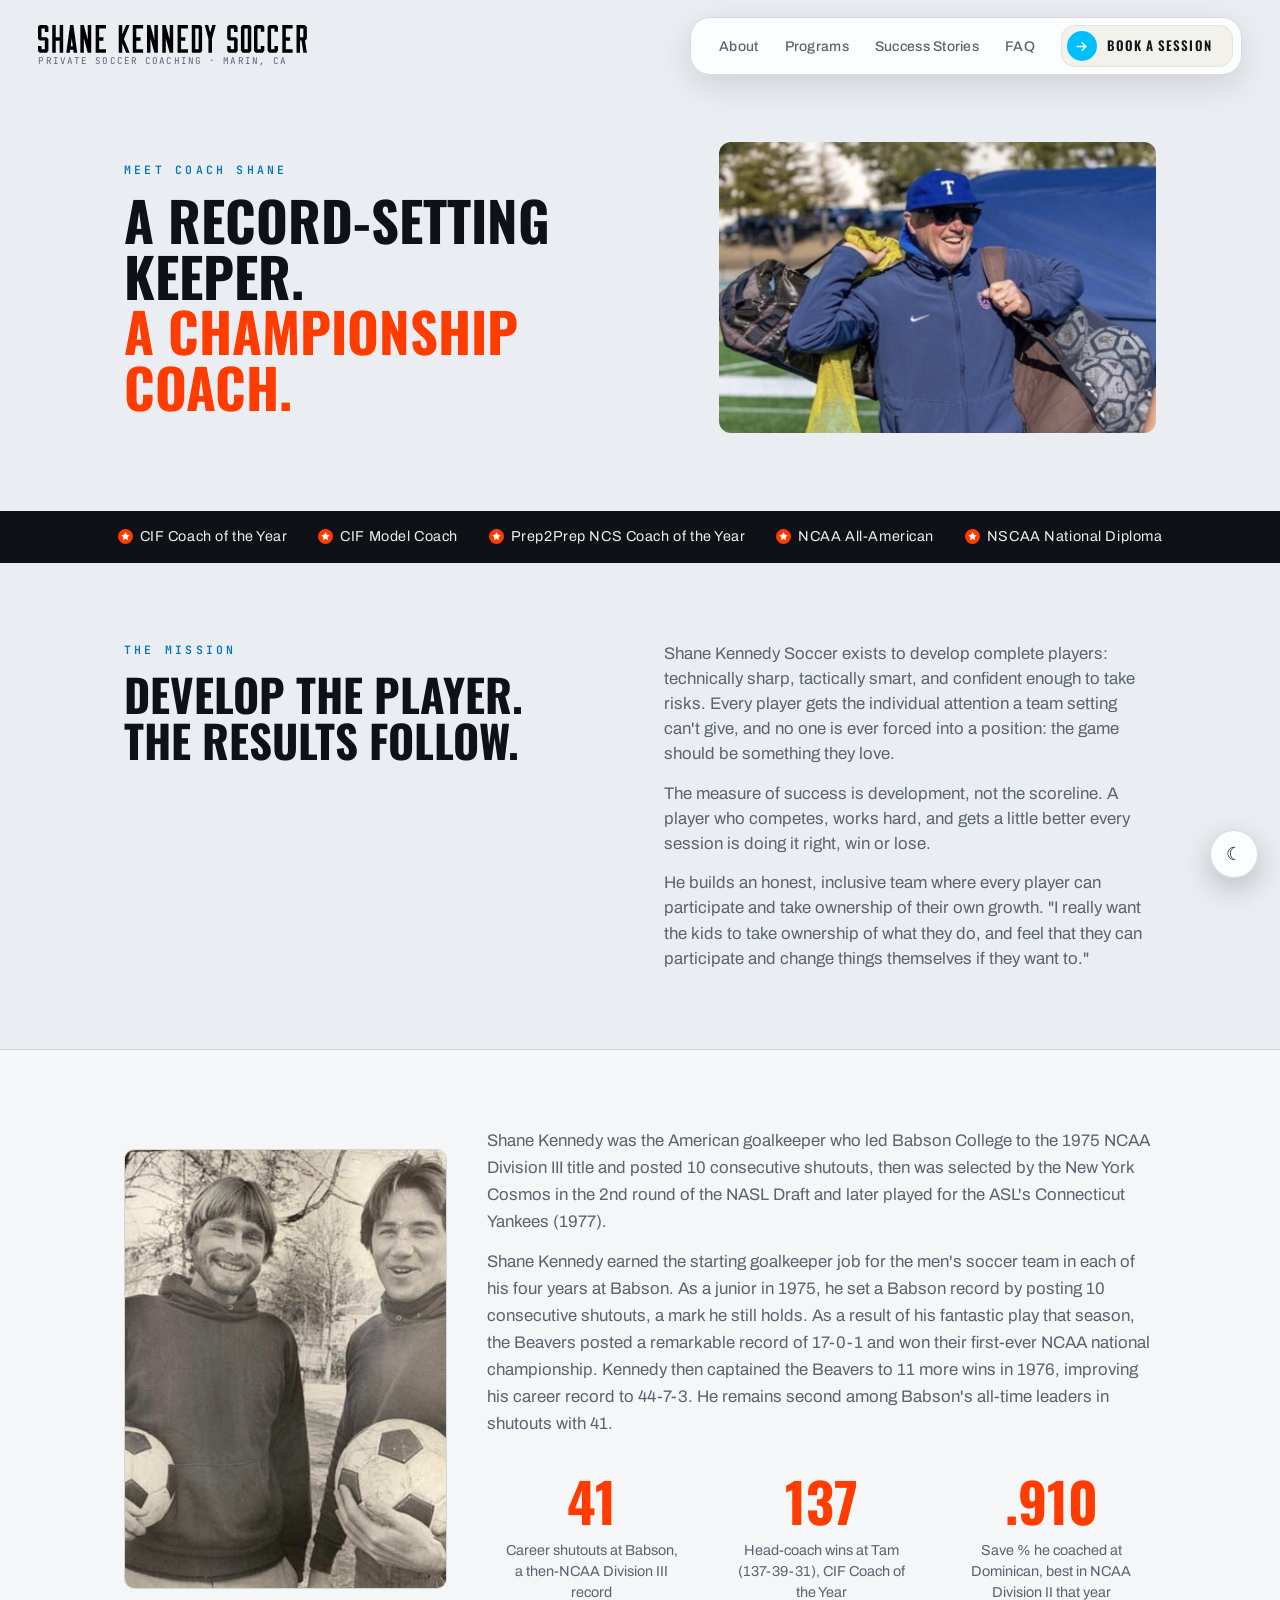
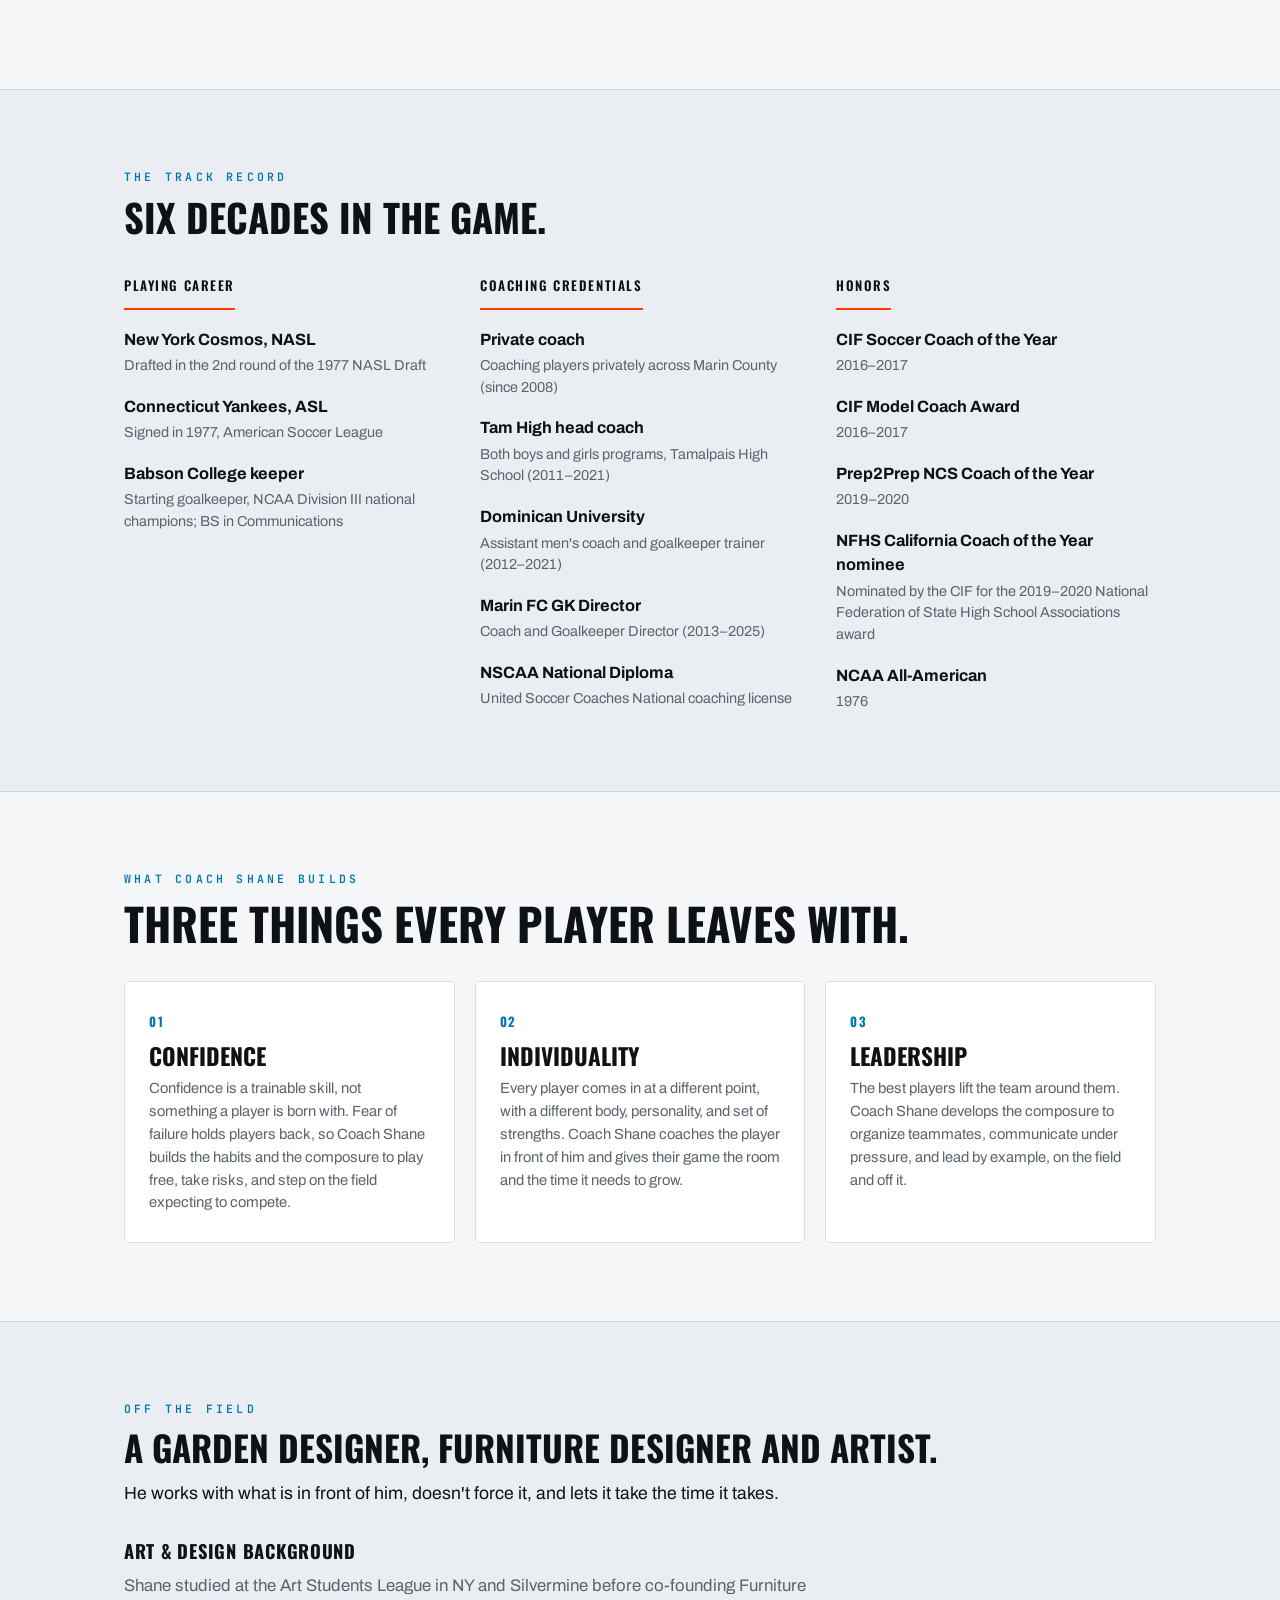
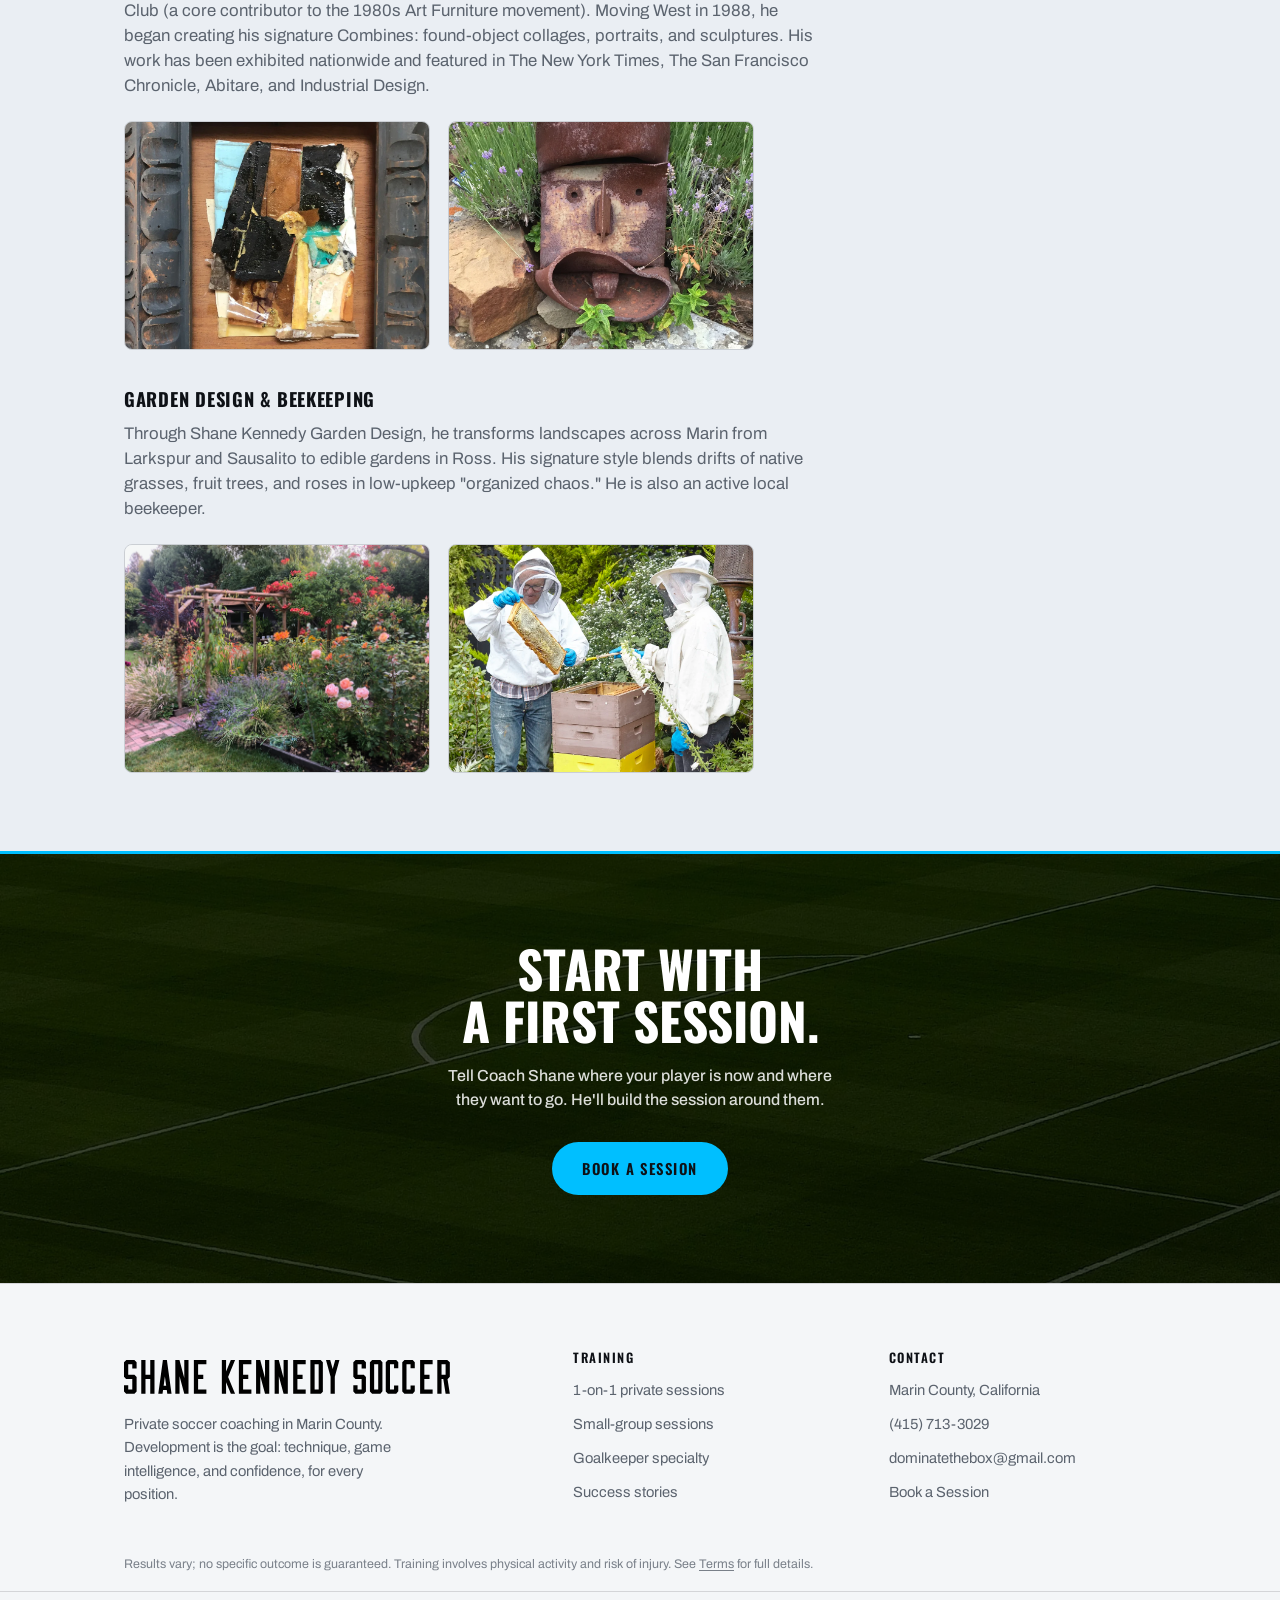
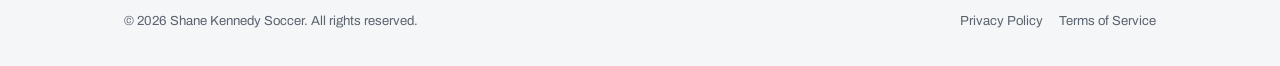
==== commit 4de8c231: "Move theme toggle out of nav into a floating bottom-right button Co-Authored-By: Claude Opus 4.8 <no" ====
--- a/about.html
+++ b/about.html
@@ -17,6 +17,9 @@
 <link rel="stylesheet" href="styles.css">
 </head>
 <body>
+<button id="themeToggle" class="theme-fab" aria-label="Toggle light and dark mode" title="Toggle theme">
+  <span class="tt-icon" aria-hidden="true">☾</span>
+</button>
 
 <nav>
   <div class="wrap">
@@ -27,9 +30,6 @@
       <a href="success.html">Success Stories</a>
       <a href="faq.html">FAQ</a>
       <a href="book.html" class="nav-cta"><span class="cta-ico" aria-hidden="true"><svg viewBox="0 0 24 24" fill="none" stroke="currentColor" stroke-width="2.5" stroke-linecap="round" stroke-linejoin="round"><path d="M5 12h14M13 6l6 6-6 6"/></svg></span>Book a Session</a>
-      <button id="themeToggle" class="theme-toggle" aria-label="Toggle light and dark mode" title="Toggle theme">
-        <span class="tt-icon" aria-hidden="true">☾</span>
-      </button>
     </div>
   </div>
 </nav>
--- a/styles.css
+++ b/styles.css
@@ -462,6 +462,19 @@
     display:inline-flex;align-items:center;justify-content:center;transition:background .15s ease,border-color .15s ease}
   .theme-toggle:hover{border-color:var(--signal-text)}
   .theme-toggle .tt-icon{display:block}
+  /* floating theme toggle (bottom-right) */
+  .theme-fab{
+    position:fixed;right:22px;bottom:22px;z-index:60;
+    width:48px;height:48px;border-radius:50%;
+    display:inline-flex;align-items:center;justify-content:center;
+    background:var(--nav-bg);backdrop-filter:blur(12px);
+    border:1px solid var(--line);color:var(--chalk);
+    box-shadow:0 10px 30px rgba(0,0,0,.22);cursor:pointer;
+    font-size:1.15rem;line-height:1;
+    transition:transform .15s ease,box-shadow .15s ease,border-color .15s ease;
+  }
+  .theme-fab:hover{transform:translateY(-2px);box-shadow:0 14px 34px rgba(0,0,0,.3);border-color:var(--signal-text)}
+  .theme-fab .tt-icon{display:block}
   /* pricing */
   .pricing{background:var(--pitch-dark);border-top:1px solid var(--line);border-bottom:1px solid var(--line)}
   .price-grid{display:grid;grid-template-columns:repeat(auto-fit,minmax(230px,1fr));gap:18px;margin-top:34px}
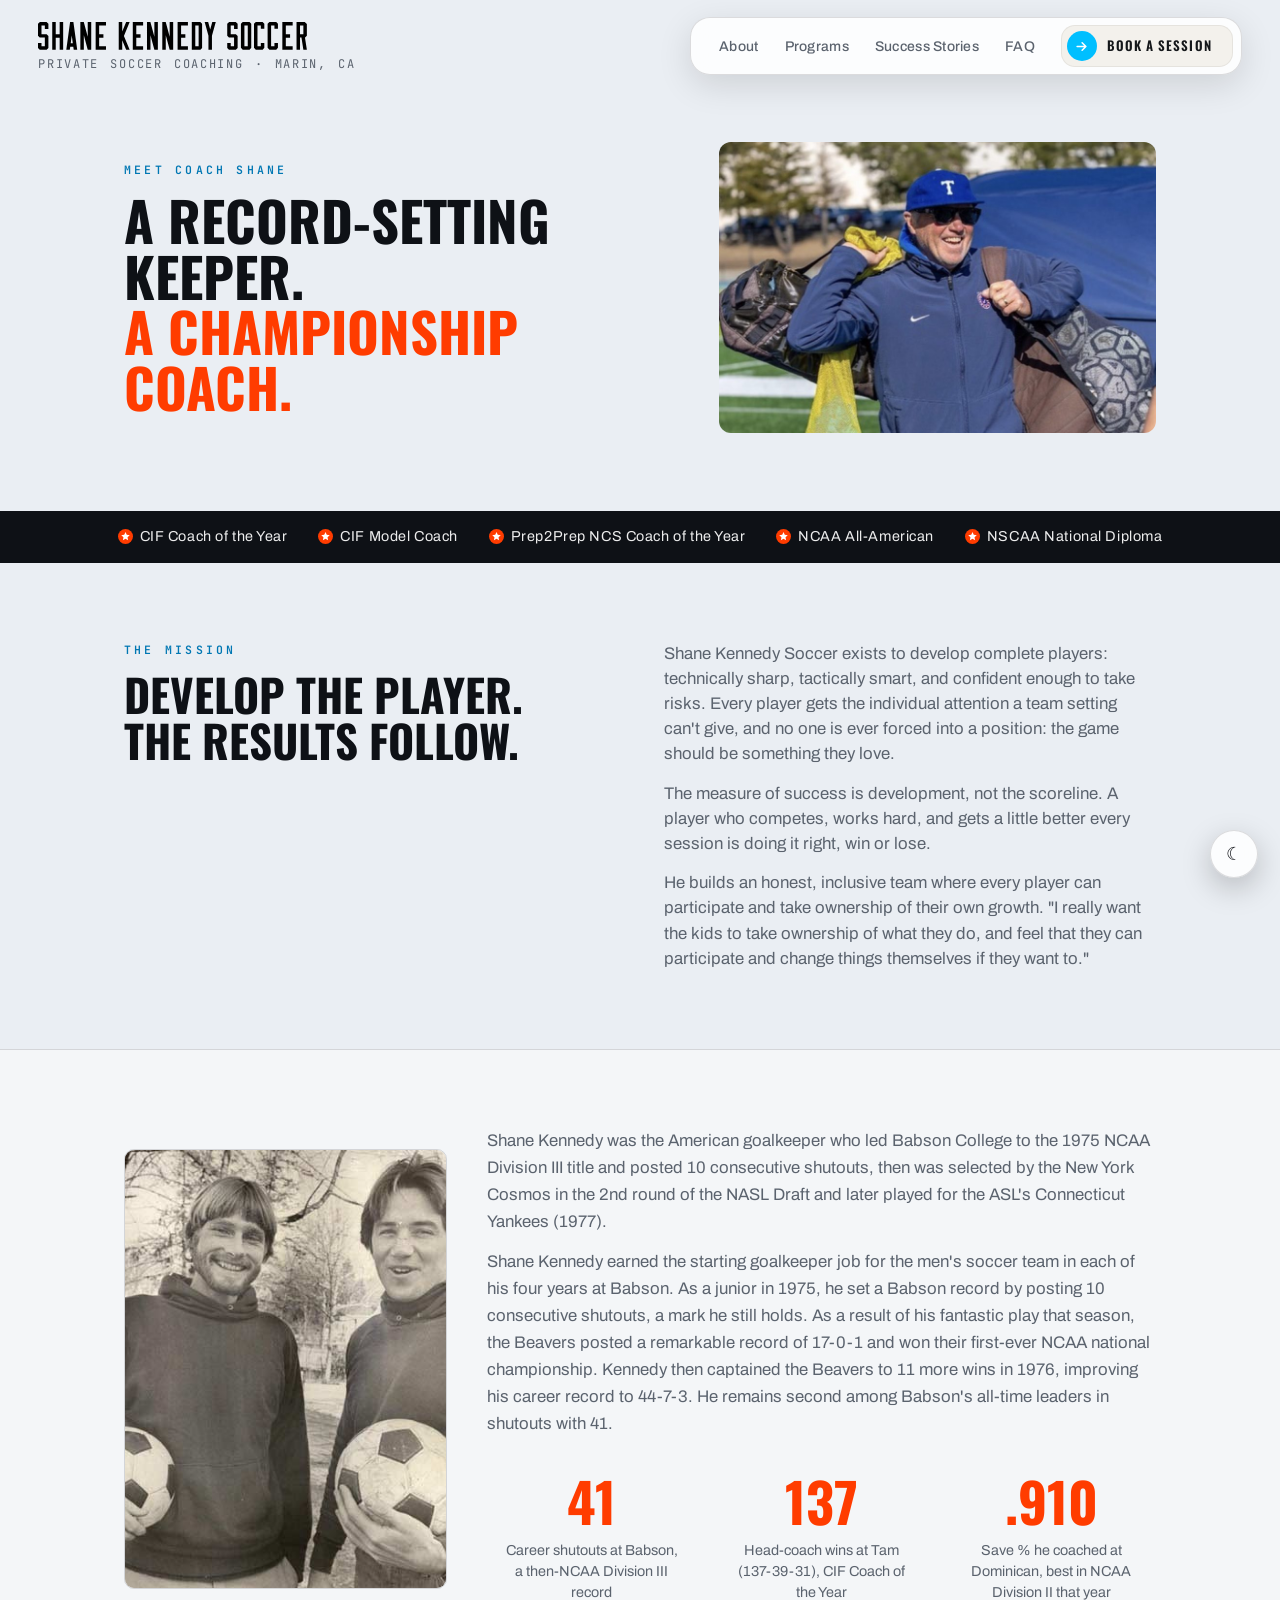
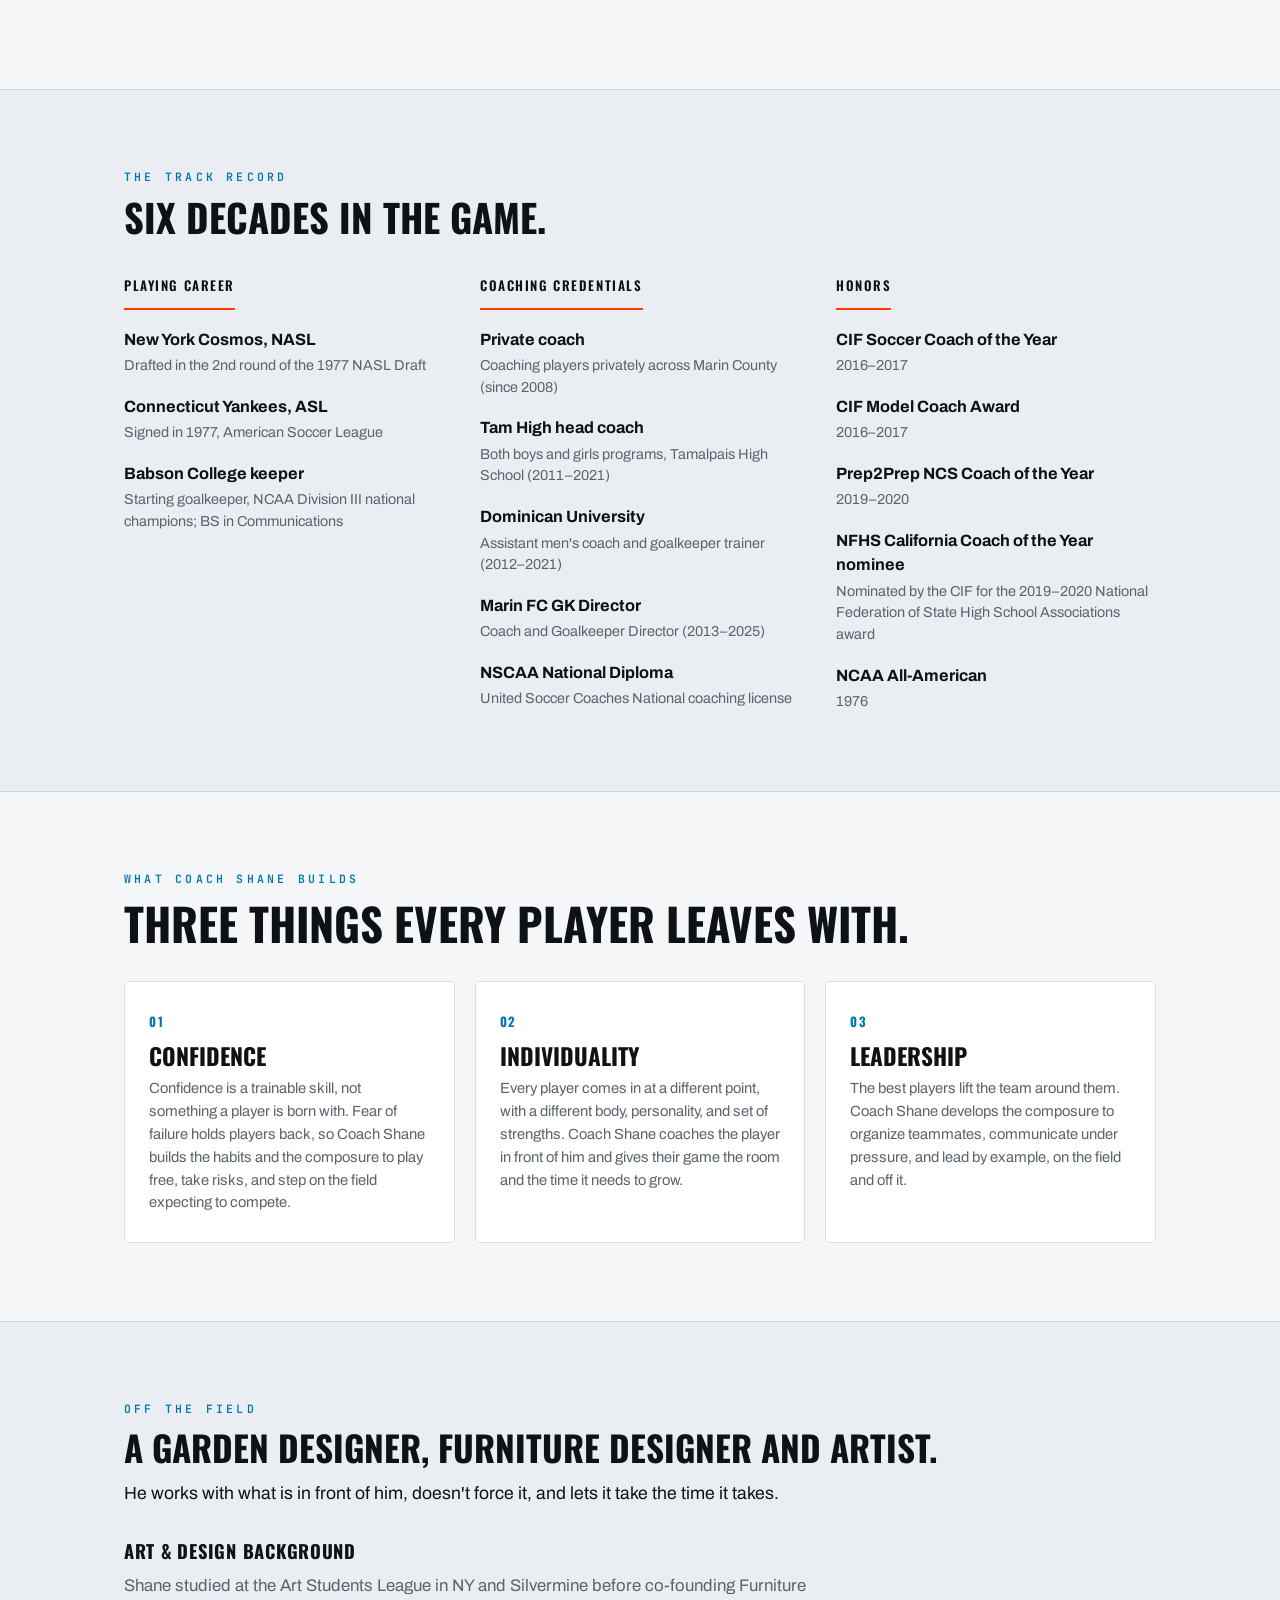
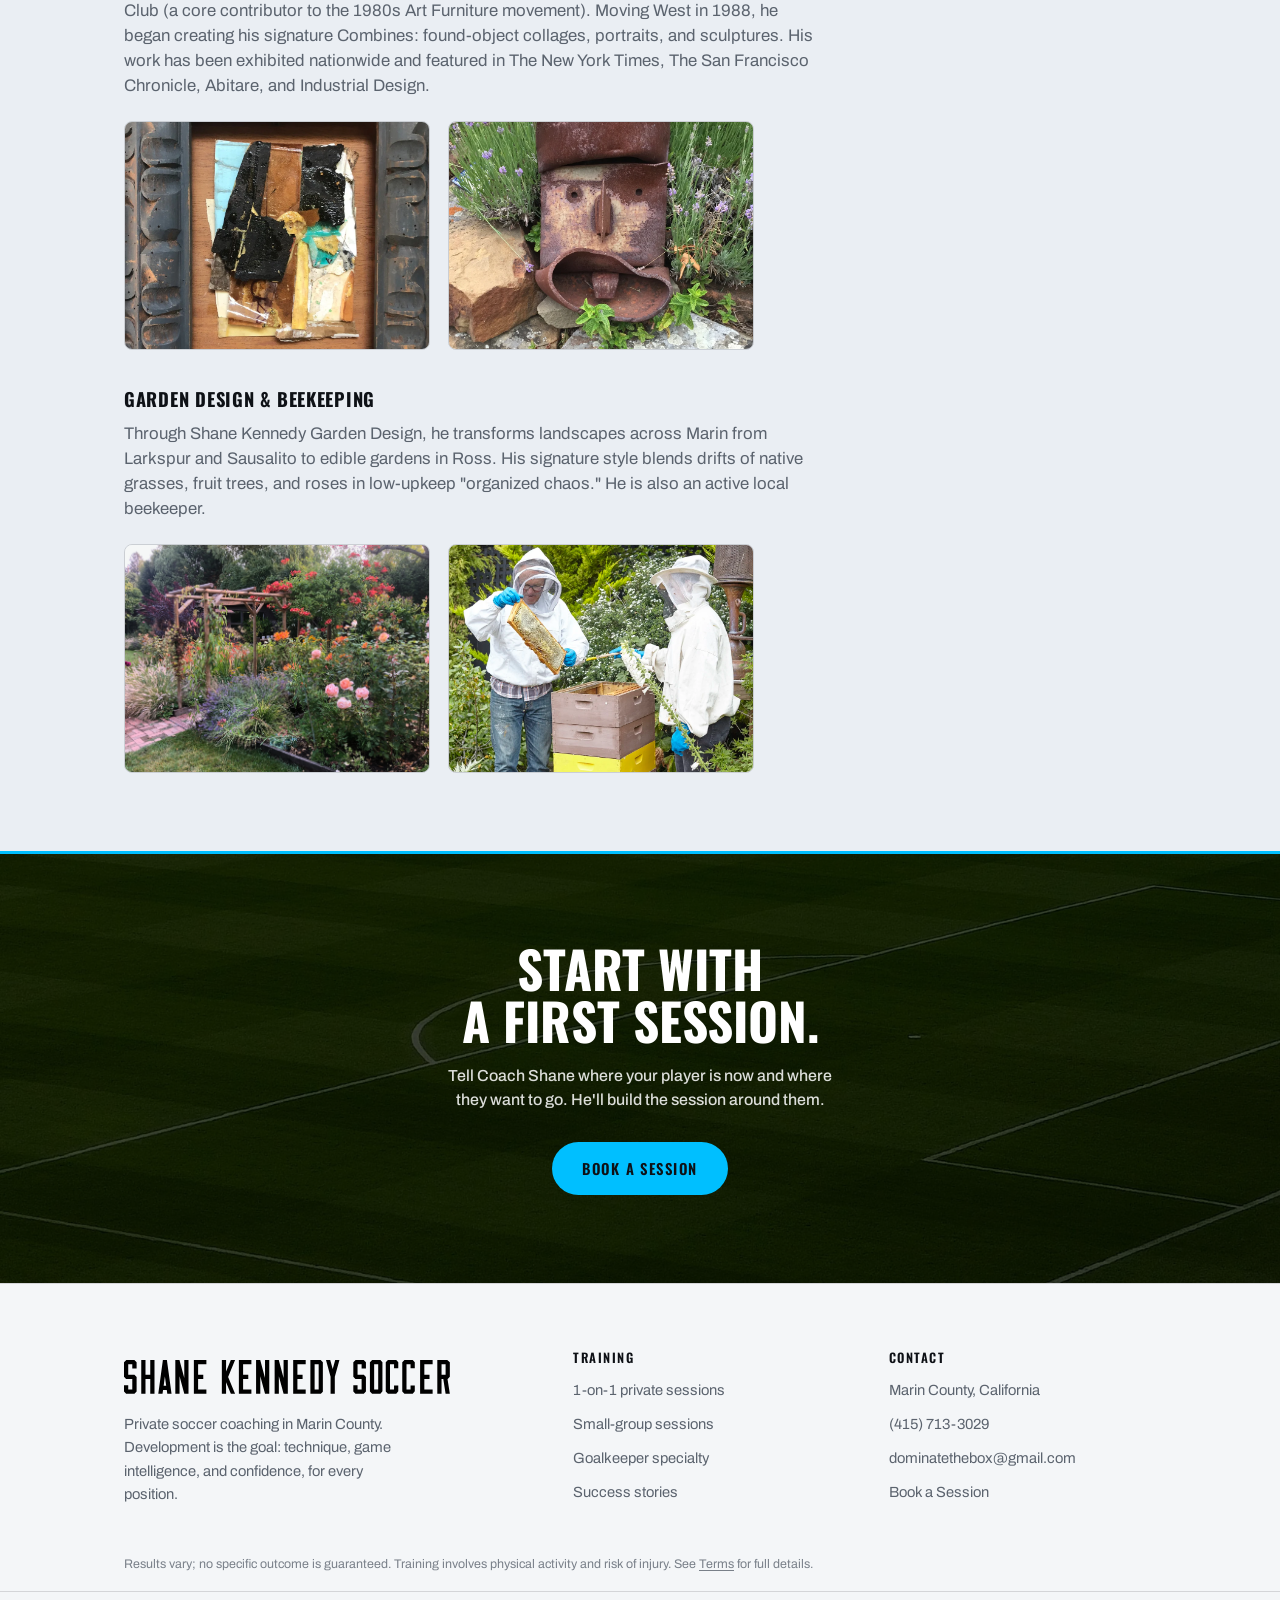
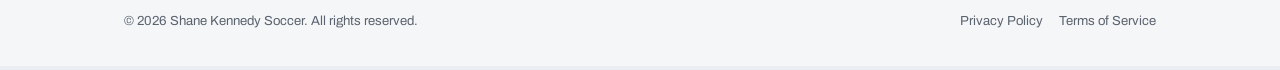
==== commit c019c062: "Mobile hamburger nav, sticky book bar, scroll-aware header - Collapse nav links into a hamburger dro" ====
--- a/about.html
+++ b/about.html
@@ -24,7 +24,8 @@
 <nav>
   <div class="wrap">
     <div class="brand"><a href="index.html" aria-label="Shane Kennedy Soccer, home"><img class="brand-logo" src="assets/logo/Shane%20Kennedy%20Soccer%20Wordmark%20One%20Liner.svg" alt="Shane Kennedy Soccer" width="1686" height="176"></a><span class="brand-tag">Private soccer coaching · Marin, CA</span></div>
-    <div class="nav-links">
+    <button class="nav-toggle" id="navToggle" aria-label="Toggle menu" aria-expanded="false"><span></span><span></span><span></span></button>
+    <div class="nav-links" id="navLinks">
       <a href="about.html">About</a>
       <a href="programs.html">Programs</a>
       <a href="success.html">Success Stories</a>
@@ -245,5 +246,43 @@
 })();
 </script>
 
+<a href="book.html" class="mobile-book-bar">Book a Session</a>
+<script>
+(function(){
+  var t=document.getElementById('navToggle'), n=document.getElementById('navLinks');
+  if(!t||!n) return;
+  function close(){ n.classList.remove('open'); t.classList.remove('is-open'); t.setAttribute('aria-expanded','false'); }
+  t.addEventListener('click', function(){ var open=n.classList.toggle('open'); t.classList.toggle('is-open', open); t.setAttribute('aria-expanded', open?'true':'false'); });
+  n.addEventListener('click', function(e){ if(e.target.tagName==='A') close(); });
+})();
+</script>
+<script>
+/* nav-scroll-behavior */
+(function(){
+  var nav=document.querySelector('nav');
+  if(!nav) return;
+  var hero=document.querySelector('.hero');
+  var navLinks=document.getElementById('navLinks');
+  var lastY=window.pageYOffset||0, ticking=false;
+  function update(){
+    var y=window.pageYOffset||0;
+    var trigger=hero?Math.max(hero.offsetHeight-90,120):50;
+    if(y>trigger){
+      nav.classList.add('scrolled');
+      var menuOpen=navLinks&&navLinks.classList.contains('open');
+      if(!menuOpen){
+        if(y>lastY+4) nav.classList.add('nav-hidden');
+        else if(y<lastY-4) nav.classList.remove('nav-hidden');
+      }
+    } else {
+      nav.classList.remove('scrolled');
+      nav.classList.remove('nav-hidden');
+    }
+    lastY=y; ticking=false;
+  }
+  window.addEventListener('scroll',function(){ if(!ticking){ window.requestAnimationFrame(update); ticking=true; } },{passive:true});
+  update();
+})();
+</script>
 </body>
 </html>
--- a/styles.css
+++ b/styles.css
@@ -96,7 +96,10 @@
     position:sticky;top:14px;z-index:50;
     background:transparent;
     border-bottom:none;
-  }
+    transition:transform .32s cubic-bezier(.4,0,.2,1);
+    will-change:transform;
+  }
+  nav.nav-hidden{transform:translateY(calc(-100% - 24px))}
   nav .wrap{
     display:flex;align-items:center;justify-content:space-between;
     background:transparent;border:none;box-shadow:none;
@@ -104,10 +107,11 @@
   }
   /* logo sits bare — no chip, box, border, or shadow */
   .brand{
-    display:inline-flex;flex-direction:column;align-items:flex-start;justify-content:center;gap:4px;height:64px;
+    display:inline-flex;flex-direction:column;align-items:flex-start;justify-content:center;gap:8px;height:64px;
     background:none;border:none;box-shadow:none;padding:0;filter:none;
-  }
-  .brand-tag{font-family:'JetBrains Mono',monospace;text-transform:uppercase;letter-spacing:.12em;font-size:.58rem;color:var(--chalk-dim);white-space:nowrap;line-height:1}
+    transition:background .25s ease,box-shadow .25s ease,padding .25s ease,border-color .25s ease;
+  }
+  .brand-tag{font-family:'JetBrains Mono',monospace;text-transform:uppercase;letter-spacing:.14em;word-spacing:.22em;font-size:.75rem;color:var(--chalk-dim);white-space:nowrap;line-height:1}
   nav.nav-on-hero .brand-tag{color:rgba(255,255,255,.74)}
   footer .brand{height:auto}
   .brand a{display:inline-flex;align-items:center}
@@ -115,6 +119,32 @@
   nav .brand-logo{height:28px}
   /* over a dark hero the bare logo must stay white in any theme */
   nav.nav-on-hero .brand-logo{filter:none}
+  /* once scrolled past the hero, the brand gets the same pill/box as the right-side nav */
+  nav.scrolled .brand{
+    background:var(--nav-bg);backdrop-filter:blur(12px);
+    border:1px solid var(--line);border-radius:20px;
+    box-shadow:0 10px 34px rgba(0,0,0,.12);
+    padding:9px 22px;height:auto;justify-content:center;
+  }
+  nav.nav-on-hero.scrolled .brand-logo{filter:var(--logo-filter)}
+  nav.nav-on-hero.scrolled .brand-tag{color:var(--chalk-dim)}
+  /* hamburger toggle — hidden on desktop, shown on mobile */
+  .nav-toggle{
+    display:none;flex:0 0 auto;flex-direction:column;align-items:center;justify-content:center;gap:5px;
+    width:46px;height:42px;padding:0;border-radius:13px;cursor:pointer;
+    background:var(--nav-bg);backdrop-filter:blur(12px);
+    border:1px solid var(--line);
+    transition:background .2s ease,border-color .2s ease;
+  }
+  .nav-toggle span{display:block;width:20px;height:2px;border-radius:2px;background:var(--chalk);
+    transition:transform .22s ease,opacity .18s ease}
+  nav.nav-on-hero:not(.scrolled) .nav-toggle{background:rgba(255,255,255,.12);border-color:rgba(255,255,255,.32)}
+  nav.nav-on-hero:not(.scrolled) .nav-toggle span{background:#fff}
+  .nav-toggle.is-open span:nth-child(1){transform:translateY(7px) rotate(45deg)}
+  .nav-toggle.is-open span:nth-child(2){opacity:0}
+  .nav-toggle.is-open span:nth-child(3){transform:translateY(-7px) rotate(-45deg)}
+  /* full-width sticky book bar — hidden on desktop, shown on mobile */
+  .mobile-book-bar{display:none}
   .nav-links a.nav-cta{
     display:inline-flex;align-items:center;gap:10px;
     font-family:'Oswald',sans-serif;text-transform:uppercase;letter-spacing:.08em;
@@ -537,6 +567,8 @@
 
   /* logo / affiliation strip */
   .logos{background:var(--pitch-dark);border-top:1px solid var(--line);border-bottom:1px solid var(--line);padding:46px 0}
+  /* home page: drop the grey divider lines between the dark bands */
+  body.home .logos,body.home .audiences{border-top:none;border-bottom:none}
   .aff-group{text-align:center}
   .aff-label{font-family:'JetBrains Mono',monospace;text-transform:uppercase;letter-spacing:.18em;font-size:.72rem;color:var(--chalk-dim);margin:0 0 34px;text-align:center}
   /* one-line auto-scrolling logo carousel */
@@ -550,17 +582,17 @@
   .marquee-track .logo-card{flex:0 0 auto}
   @keyframes marquee-left{from{transform:translateX(0)}to{transform:translateX(-50%)}}
   /* pop each logo up one-by-one when the carousel scrolls into view */
-  .js-reveal .marquee-track .logo-card{opacity:0;transform:translateY(26px);transition:opacity .5s ease,transform .5s ease}
+  .js-reveal .marquee-track .logo-card{opacity:0;transform:translateY(26px);transition:opacity .95s ease,transform .95s ease}
   .js-reveal .logos.in-view .marquee-track .logo-card{opacity:1;transform:none}
-  .js-reveal .logos.in-view .marquee-track .logo-card:nth-child(1){transition-delay:.05s}
-  .js-reveal .logos.in-view .marquee-track .logo-card:nth-child(2){transition-delay:.12s}
-  .js-reveal .logos.in-view .marquee-track .logo-card:nth-child(3){transition-delay:.19s}
-  .js-reveal .logos.in-view .marquee-track .logo-card:nth-child(4){transition-delay:.26s}
-  .js-reveal .logos.in-view .marquee-track .logo-card:nth-child(5){transition-delay:.33s}
-  .js-reveal .logos.in-view .marquee-track .logo-card:nth-child(6){transition-delay:.40s}
-  .js-reveal .logos.in-view .marquee-track .logo-card:nth-child(7){transition-delay:.47s}
-  .js-reveal .logos.in-view .marquee-track .logo-card:nth-child(8){transition-delay:.54s}
-  .js-reveal .logos.in-view .marquee-track .logo-card:nth-child(9){transition-delay:.61s}
+  .js-reveal .logos.in-view .marquee-track .logo-card:nth-child(1){transition-delay:.10s}
+  .js-reveal .logos.in-view .marquee-track .logo-card:nth-child(2){transition-delay:.25s}
+  .js-reveal .logos.in-view .marquee-track .logo-card:nth-child(3){transition-delay:.40s}
+  .js-reveal .logos.in-view .marquee-track .logo-card:nth-child(4){transition-delay:.55s}
+  .js-reveal .logos.in-view .marquee-track .logo-card:nth-child(5){transition-delay:.70s}
+  .js-reveal .logos.in-view .marquee-track .logo-card:nth-child(6){transition-delay:.85s}
+  .js-reveal .logos.in-view .marquee-track .logo-card:nth-child(7){transition-delay:1.00s}
+  .js-reveal .logos.in-view .marquee-track .logo-card:nth-child(8){transition-delay:1.15s}
+  .js-reveal .logos.in-view .marquee-track .logo-card:nth-child(9){transition-delay:1.30s}
   @media(prefers-reduced-motion:reduce){.marquee-track{animation:none}}
   .aff-logos{display:flex;flex-wrap:wrap;justify-content:center;align-items:center;gap:40px 48px}
   /* scroll reveal: label + logos rise from the bottom */
@@ -705,13 +737,38 @@
     .pitch-grid{grid-template-columns:1fr;gap:34px}
     .proof-grid{grid-template-columns:1fr}
     .voices-grid{grid-template-columns:1fr}
-    .nav-links a:not(.nav-cta){display:none}
-    .nav-links{gap:10px;height:50px;padding:0 6px 0 10px}
-    .nav-links a.nav-cta{padding:4px 14px 4px 4px;font-size:.78rem}
-    .nav-links a.nav-cta .cta-ico{width:26px;height:26px}
-    .theme-toggle{margin-left:2px;width:34px;height:34px}
-    nav .wrap{gap:10px}
+    /* mobile: collapse links into a hamburger dropdown */
+    nav .wrap{gap:10px;position:relative}
+    .nav-toggle{display:inline-flex}
+    .nav-links{
+      position:absolute;top:calc(100% + 12px);right:0;
+      flex-direction:column;align-items:stretch;gap:2px;
+      height:auto;padding:8px;min-width:210px;
+      border-radius:16px;
+      opacity:0;visibility:hidden;transform:translateY(-8px) scale(.98);transform-origin:top right;
+      transition:opacity .18s ease,transform .2s ease,visibility .2s;
+    }
+    .nav-links.open{opacity:1;visibility:visible;transform:translateY(0) scale(1)}
+    .nav-links a{padding:12px 16px;border-radius:11px;font-size:.98rem;color:var(--chalk)}
+    .nav-links a:hover{background:rgba(127,127,127,.12);color:var(--signal-text)}
+    .nav-links a.nav-cta{display:none}
+    /* full-width sticky book bar at the bottom */
+    .mobile-book-bar{
+      display:flex;align-items:center;justify-content:center;
+      position:fixed;left:0;right:0;bottom:0;z-index:56;
+      background:var(--signal);color:var(--ink);
+      font-family:'Oswald',sans-serif;text-transform:uppercase;letter-spacing:.1em;
+      font-weight:600;font-size:1rem;text-decoration:none;
+      padding:16px 16px calc(16px + env(safe-area-inset-bottom));
+      box-shadow:0 -6px 26px rgba(0,0,0,.22);
+    }
+    .mobile-book-bar:active{background:var(--signal-deep)}
+    body{padding-bottom:60px}
+    .theme-fab{bottom:76px}
+    /* hide the home page trigger bar on mobile (keep the About creds-bar) */
+    .trigger-bar:not(.creds-bar){display:none}
     nav .brand{height:50px}
+    nav.scrolled .brand{height:auto;padding:8px 16px}
     nav .brand-logo{height:20px}
     .brand-tag{display:none}
     .form-row{grid-template-columns:1fr}
@@ -729,9 +786,6 @@
   @media(max-width:430px){
     .wrap{padding-left:16px;padding-right:16px}
     nav .wrap{gap:8px}
-    nav .brand-logo{height:13px}
-    .nav-links{gap:8px;padding:0 5px 0 8px}
-    .nav-links a.nav-cta{padding:4px 11px 4px 4px;font-size:.72rem;letter-spacing:.03em}
-    .theme-toggle{width:32px;height:32px;margin-left:2px;font-size:.9rem}
+    nav .brand-logo{height:18px}
   }
   a:focus-visible,.btn:focus-visible,button:focus-visible,.tip:focus-visible{outline:3px solid var(--signal);outline-offset:3px}
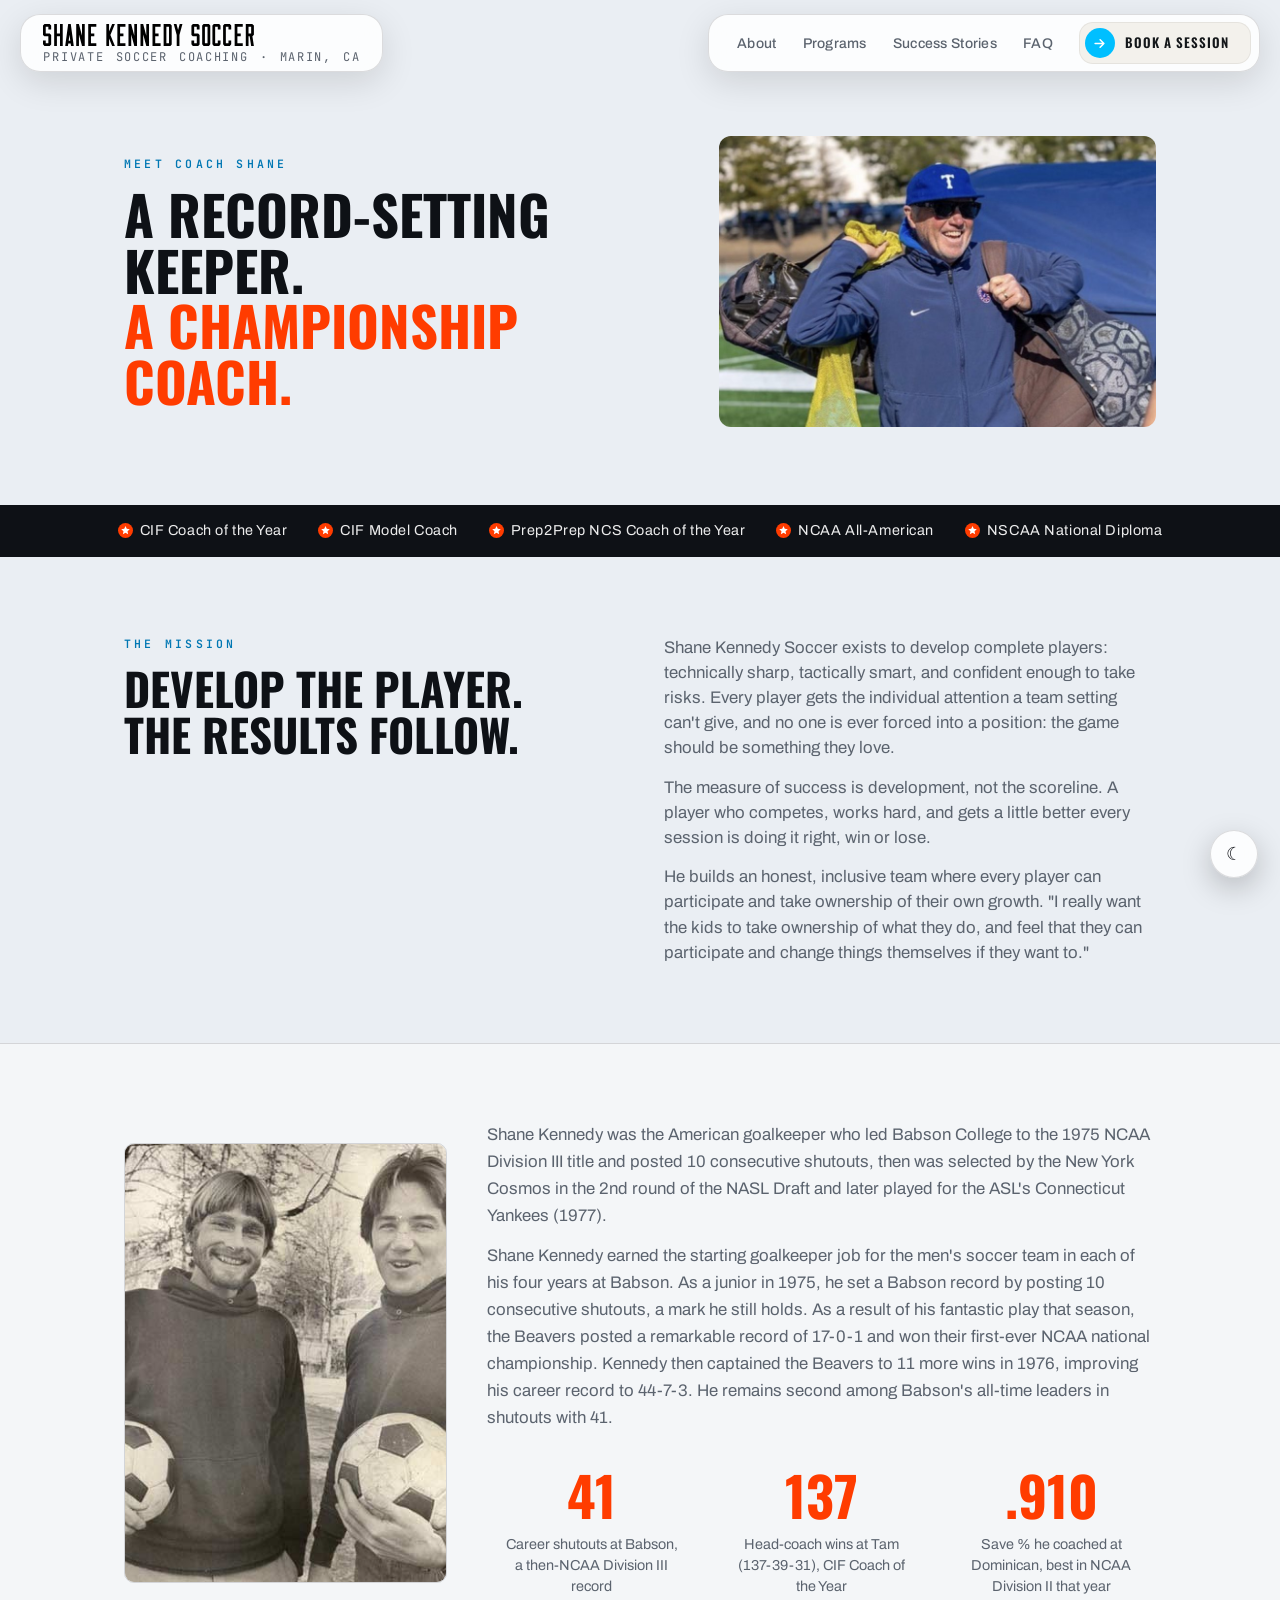
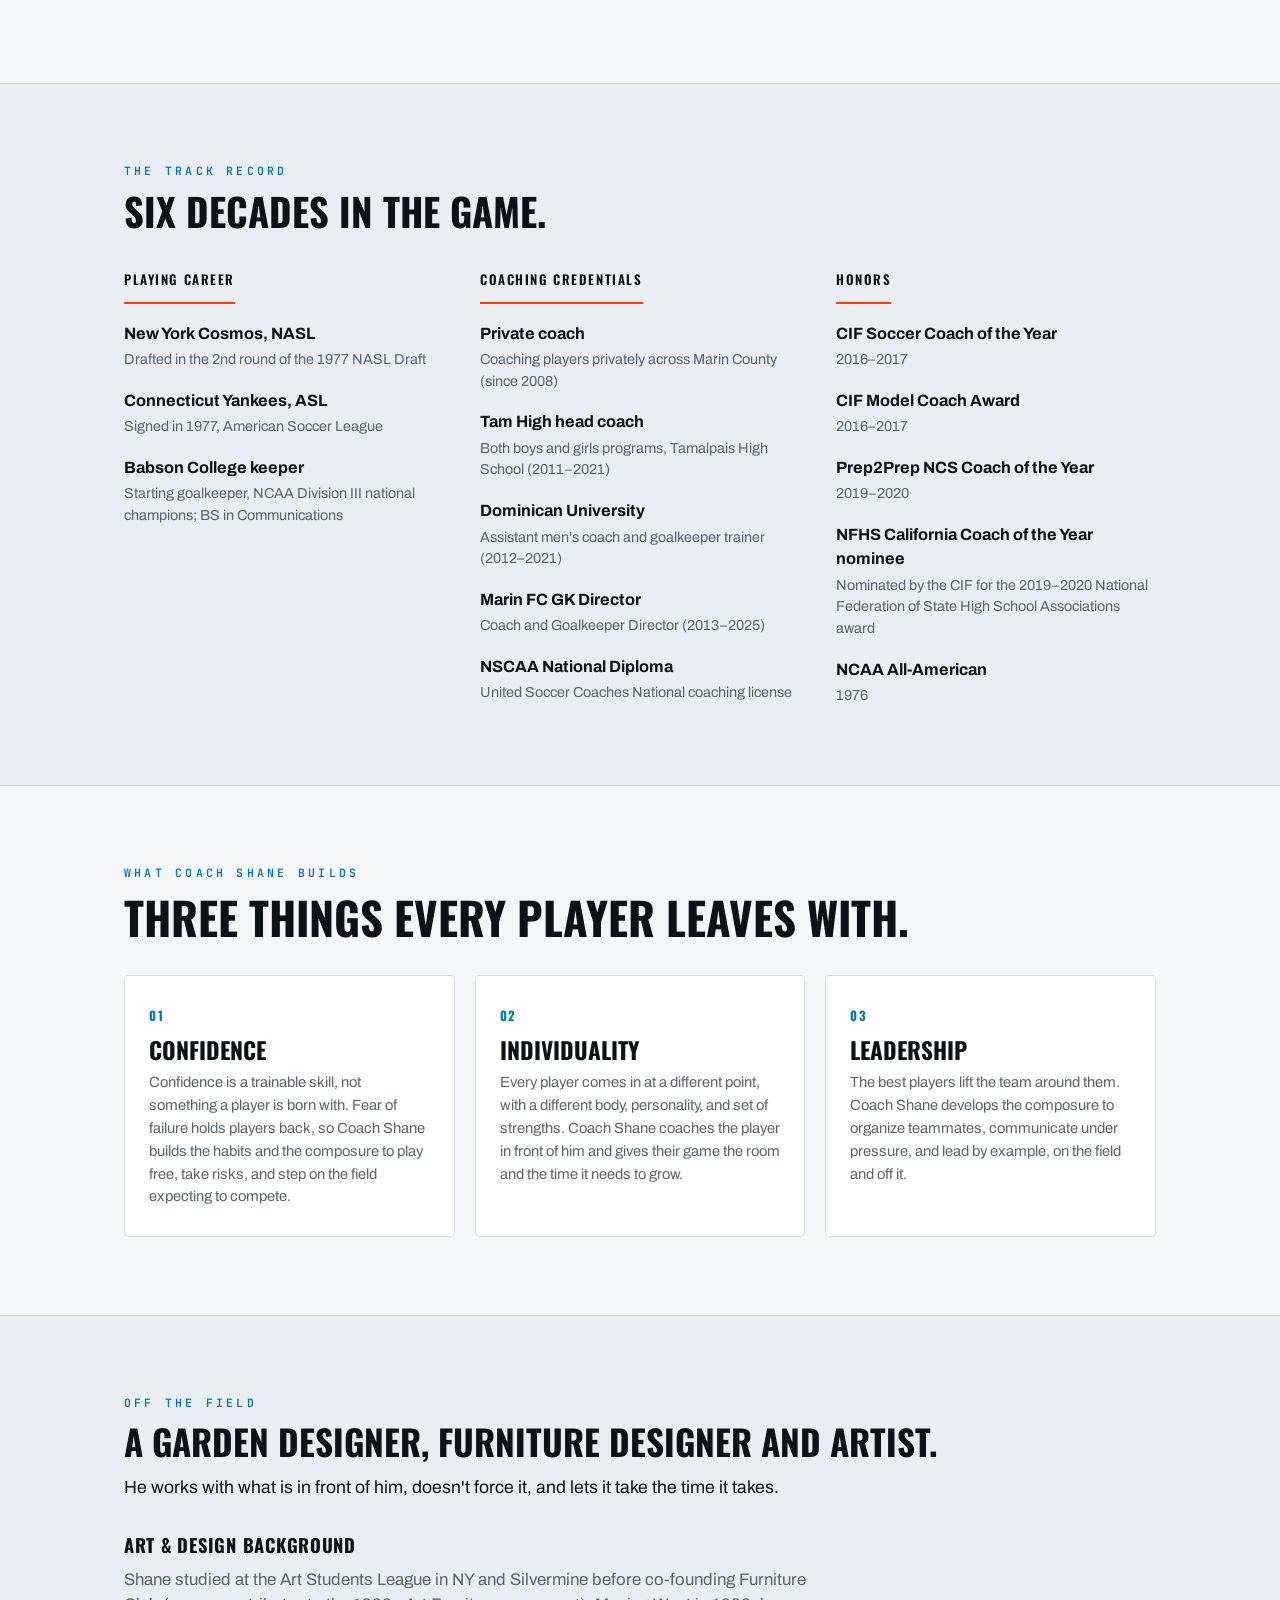
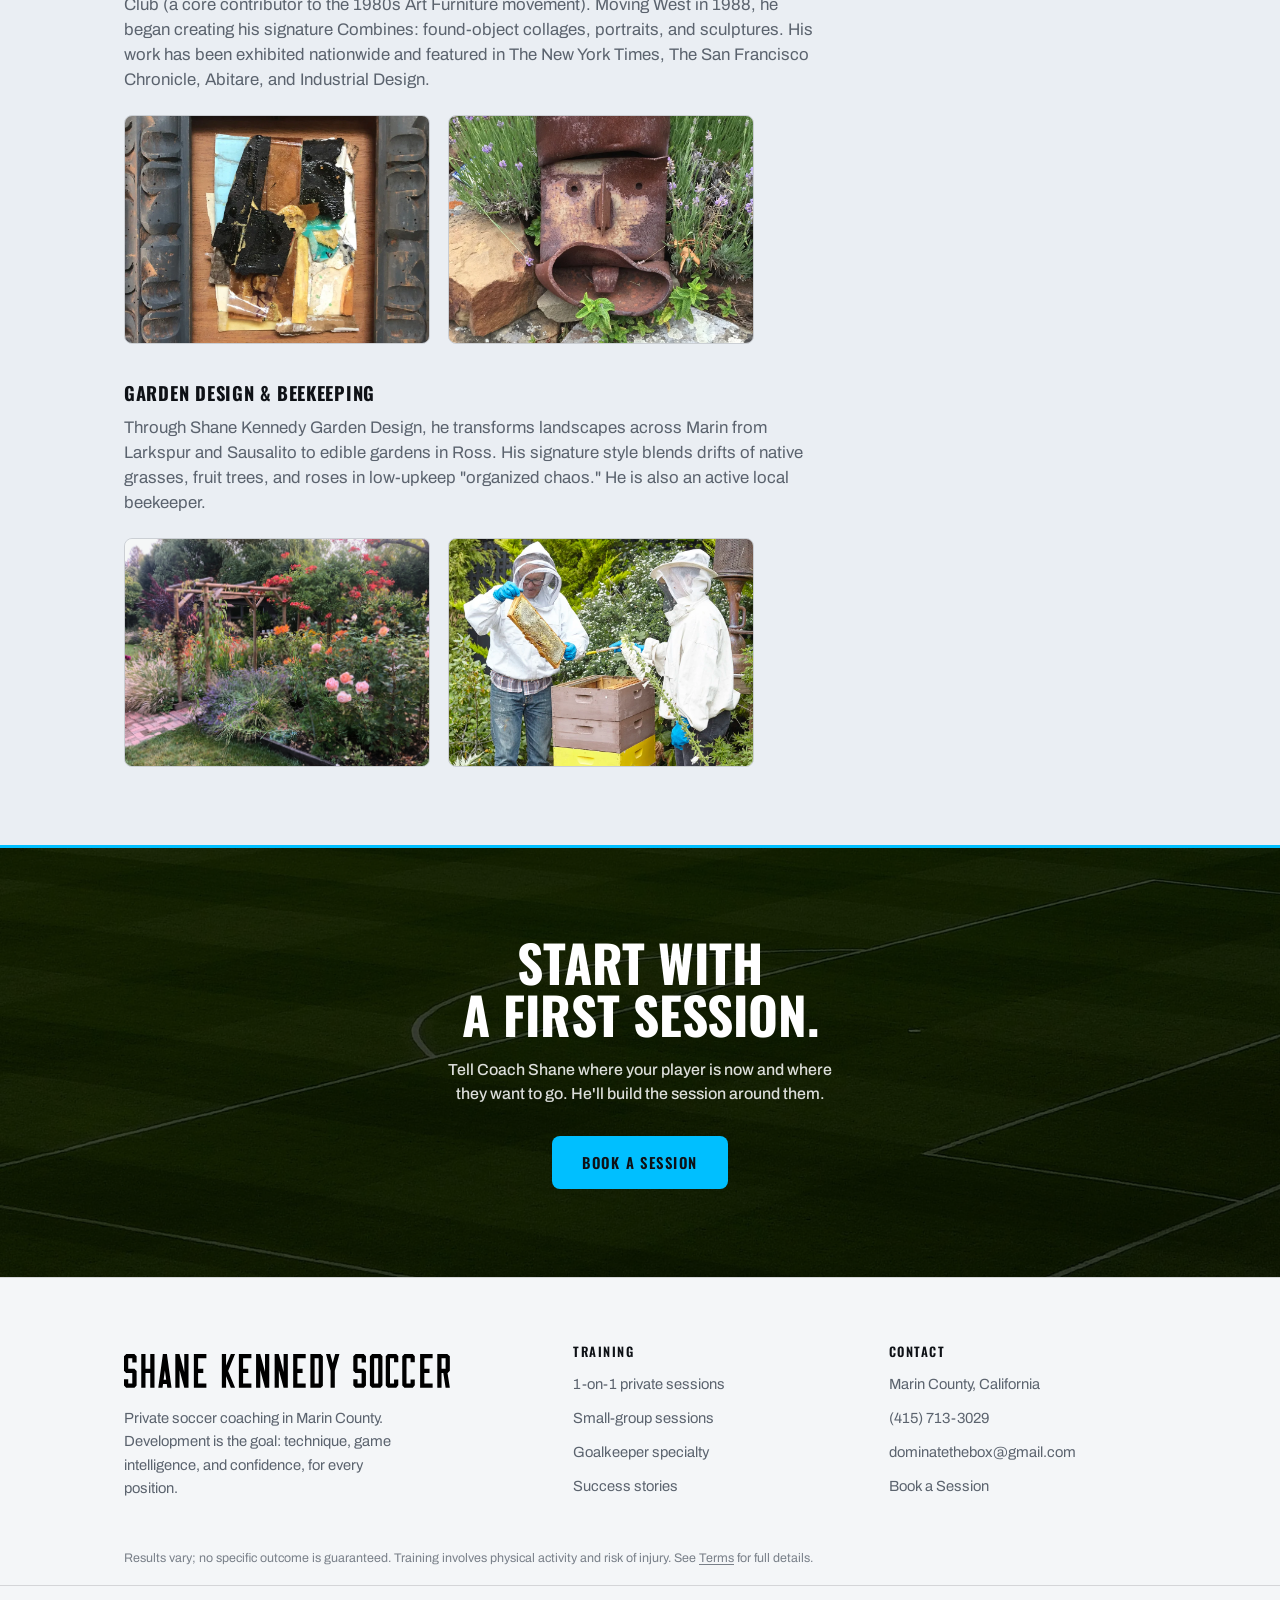
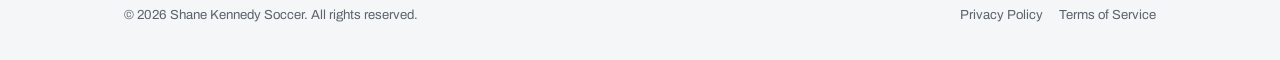
==== commit 6ab81057: "Refine scrolled nav: match brand box to pill, smaller logo, no jitter - Scrolled brand box now match" ====
--- a/about.html
+++ b/about.html
@@ -266,19 +266,24 @@
   var lastY=window.pageYOffset||0, ticking=false;
   function update(){
     var y=window.pageYOffset||0;
-    var trigger=hero?Math.max(hero.offsetHeight-90,120):50;
-    if(y>trigger){
-      nav.classList.add('scrolled');
+    var h=hero?hero.offsetHeight:0;
+    var onEnter=h?Math.max(h-90,120):50;
+    var onExit=Math.max(onEnter-60,0); // hysteresis so the box doesn't flip-flop at the boundary
+    var scrolled=nav.classList.contains('scrolled');
+    if(scrolled){
+      if(y<onExit){ nav.classList.remove('scrolled'); nav.classList.remove('nav-hidden'); scrolled=false; }
+    } else if(y>onEnter){
+      nav.classList.add('scrolled'); scrolled=true;
+    }
+    if(scrolled){
       var menuOpen=navLinks&&navLinks.classList.contains('open');
       if(!menuOpen){
-        if(y>lastY+4) nav.classList.add('nav-hidden');
-        else if(y<lastY-4) nav.classList.remove('nav-hidden');
+        if(y>lastY+10) nav.classList.add('nav-hidden');
+        else if(y<lastY-10) nav.classList.remove('nav-hidden');
       }
-    } else {
-      nav.classList.remove('scrolled');
-      nav.classList.remove('nav-hidden');
     }
-    lastY=y; ticking=false;
+    if(Math.abs(y-lastY)>4) lastY=y; // deadzone: ignore sub-pixel/inertial jitter
+    ticking=false;
   }
   window.addEventListener('scroll',function(){ if(!ticking){ window.requestAnimationFrame(update); ticking=true; } },{passive:true});
   update();
--- a/styles.css
+++ b/styles.css
@@ -103,7 +103,7 @@
   nav .wrap{
     display:flex;align-items:center;justify-content:space-between;
     background:transparent;border:none;box-shadow:none;
-    max-width:none;width:100%;padding:0 clamp(20px,3vw,44px);
+    max-width:none;width:100%;padding:0 clamp(12px,1.6vw,22px);
   }
   /* logo sits bare — no chip, box, border, or shadow */
   .brand{
@@ -124,8 +124,9 @@
     background:var(--nav-bg);backdrop-filter:blur(12px);
     border:1px solid var(--line);border-radius:20px;
     box-shadow:0 10px 34px rgba(0,0,0,.12);
-    padding:9px 22px;height:auto;justify-content:center;
-  }
+    height:58px;padding:0 22px;gap:5px;justify-content:center;
+  }
+  nav.scrolled .brand-logo{height:22px}
   nav.nav-on-hero.scrolled .brand-logo{filter:var(--logo-filter)}
   nav.nav-on-hero.scrolled .brand-tag{color:var(--chalk-dim)}
   /* hamburger toggle — hidden on desktop, shown on mobile */
@@ -204,10 +205,78 @@
     color:var(--chalk-dim);max-width:50ch;margin:22px auto 0;font-weight:400;
   }
   .hero-cta-row{margin-top:34px;display:flex;gap:14px;justify-content:center;flex-wrap:wrap}
+  /* desktop: headline bottom-left, sub + CTA bottom-right */
+  @media(min-width:781px){
+    body.home .hero{padding:150px 0 74px}
+    .hero-split{display:flex;align-items:flex-end;justify-content:space-between;gap:56px;text-align:left;min-height:44vh}
+    .hero-split .hero-left{flex:1 1 auto;max-width:60%}
+    .hero-split .hero-left h1{margin:0}
+    .hero-split .hero-right{flex:0 1 40%;display:flex;flex-direction:column;align-items:flex-start;text-align:left}
+    .hero-split .hero-sub{margin:0 0 24px;max-width:46ch;text-align:left}
+    .hero-split .hero-cta-row{margin:0;justify-content:flex-start;flex-wrap:wrap}
+  }
   .hero-trigger{margin-top:20px;color:rgba(255,255,255,.9);font-family:'Oswald',sans-serif;text-transform:uppercase;letter-spacing:.08em;font-size:.82rem;font-weight:500}
+  /* ---------- 3D rotating announcement bar (full-width strip at the very top) ---------- */
+  .announce{
+    --ah:46px;
+    position:relative;z-index:40;
+    width:100%;height:var(--ah);margin:0;
+    overflow:hidden;perspective:1000px;
+    background:#0b0d11;
+    border-bottom:1px solid var(--line);
+  }
+  .announce-stage{
+    position:absolute;inset:0;transform-style:preserve-3d;
+    animation:announce-rotate 12.6s cubic-bezier(.65,0,.35,1) infinite;
+  }
+  .announce-face{
+    position:absolute;inset:0;
+    display:flex;flex-direction:row;align-items:center;justify-content:center;
+    gap:0;padding:0 24px;text-align:center;white-space:nowrap;
+    backface-visibility:hidden;-webkit-backface-visibility:hidden;
+  }
+  .announce-face-1{transform:rotateX(0deg)   translateZ(calc(var(--ah) * .2887))}
+  .announce-face-2{transform:rotateX(120deg) translateZ(calc(var(--ah) * .2887))}
+  .announce-face-3{transform:rotateX(240deg) translateZ(calc(var(--ah) * .2887))}
+  .announce-lead{
+    font-family:'Oswald',sans-serif;text-transform:uppercase;letter-spacing:.05em;
+    font-weight:600;font-size:clamp(.72rem,1.35vw,.86rem);color:#fff;line-height:1;
+  }
+  .announce-desc{
+    font-family:'Archivo',Inter,system-ui,-apple-system,sans-serif;
+    font-size:clamp(.68rem,1.2vw,.8rem);color:rgba(255,255,255,.74);line-height:1;
+  }
+  .announce-desc::before{content:"—";margin:0 12px;color:rgba(255,255,255,.42)}
+  .announce-cta{
+    display:inline-flex;align-items:center;gap:6px;pointer-events:auto;
+    font-family:'Oswald',sans-serif;text-transform:uppercase;letter-spacing:.06em;
+    font-weight:600;font-size:clamp(.7rem,1.3vw,.84rem);color:var(--signal);
+    text-decoration:none;white-space:nowrap;transition:color .15s ease;
+  }
+  .announce-cta::before{content:"—";margin:0 12px;color:rgba(255,255,255,.42)}
+  .announce-cta::after{content:"→";transition:transform .15s ease}
+  .announce-cta:hover{color:#fff}
+  .announce-cta:hover::after{transform:translateX(3px)}
+  @keyframes announce-rotate{
+    0%,27.78%    {transform:rotateX(0deg)}
+    33.33%,61.11%{transform:rotateX(-120deg)}
+    66.67%,94.44%{transform:rotateX(-240deg)}
+    100%         {transform:rotateX(-360deg)}
+  }
+  @keyframes announce-fade{
+    0%{opacity:0} 3%{opacity:1} 30%{opacity:1} 34%{opacity:0} 100%{opacity:0}
+  }
+  @media(prefers-reduced-motion:reduce){
+    .announce{perspective:none}
+    .announce-stage{animation:none;transform:none}
+    .announce-face{transform:none;opacity:0;animation:announce-fade 12.6s ease-in-out infinite}
+    .announce-face-1{animation-delay:0s}
+    .announce-face-2{animation-delay:4.2s}
+    .announce-face-3{animation-delay:8.4s}
+  }
   .btn{
     font-family:'Oswald',sans-serif;text-transform:uppercase;letter-spacing:.1em;
-    font-weight:600;font-size:.92rem;text-decoration:none;border-radius:999px;
+    font-weight:600;font-size:.92rem;text-decoration:none;border-radius:.5rem;
     padding:15px 30px;display:inline-block;transition:transform .15s ease,background .15s ease;
   }
   .btn-primary{background:var(--signal);color:var(--ink)}
@@ -425,8 +494,8 @@
   .format-tag{font-family:'Oswald',sans-serif;text-transform:uppercase;letter-spacing:.06em;font-weight:600;font-size:.9rem;color:var(--signal-text);margin-top:6px}
   .benefit-list{list-style:none;margin:24px 0 0;padding:0}
   .benefit-list li{position:relative;padding-left:30px;margin-top:15px;color:var(--chalk-dim);line-height:1.5;font-size:.98rem}
-  .benefit-list li::before{content:"";position:absolute;left:0;top:2px;width:18px;height:18px;border-radius:50%;background:var(--accent)}
-  .benefit-list li::after{content:"";position:absolute;left:5.5px;top:6.5px;width:6px;height:3px;border-left:2px solid #fff;border-bottom:2px solid #fff;transform:rotate(-45deg)}
+  .benefit-list li::before{content:"";position:absolute;left:0;top:50%;margin-top:-9px;width:18px;height:18px;border-radius:50%;background:var(--accent)}
+  .benefit-list li::after{content:"";position:absolute;left:5.5px;top:50%;margin-top:-4.5px;width:6px;height:3px;border-left:2px solid #fff;border-bottom:2px solid #fff;transform:rotate(-45deg)}
   /* positions: accordion left, swapping image right */
   .pos2-grid{display:grid;grid-template-columns:minmax(0,1fr) minmax(0,1.05fr);gap:56px;align-items:start}
   .pos2-accordion{margin-top:30px;border-top:1px solid var(--line)}
@@ -569,6 +638,8 @@
   .logos{background:var(--pitch-dark);border-top:1px solid var(--line);border-bottom:1px solid var(--line);padding:46px 0}
   /* home page: drop the grey divider lines between the dark bands */
   body.home .logos,body.home .audiences{border-top:none;border-bottom:none}
+  /* home page: match the gap above "Featured in" to the gap below the logos */
+  body.home .logos-marquee{padding-top:124px}
   .aff-group{text-align:center}
   .aff-label{font-family:'JetBrains Mono',monospace;text-transform:uppercase;letter-spacing:.18em;font-size:.72rem;color:var(--chalk-dim);margin:0 0 34px;text-align:center}
   /* one-line auto-scrolling logo carousel */
@@ -584,15 +655,16 @@
   /* pop each logo up one-by-one when the carousel scrolls into view */
   .js-reveal .marquee-track .logo-card{opacity:0;transform:translateY(26px);transition:opacity .95s ease,transform .95s ease}
   .js-reveal .logos.in-view .marquee-track .logo-card{opacity:1;transform:none}
-  .js-reveal .logos.in-view .marquee-track .logo-card:nth-child(1){transition-delay:.10s}
-  .js-reveal .logos.in-view .marquee-track .logo-card:nth-child(2){transition-delay:.25s}
-  .js-reveal .logos.in-view .marquee-track .logo-card:nth-child(3){transition-delay:.40s}
-  .js-reveal .logos.in-view .marquee-track .logo-card:nth-child(4){transition-delay:.55s}
-  .js-reveal .logos.in-view .marquee-track .logo-card:nth-child(5){transition-delay:.70s}
-  .js-reveal .logos.in-view .marquee-track .logo-card:nth-child(6){transition-delay:.85s}
-  .js-reveal .logos.in-view .marquee-track .logo-card:nth-child(7){transition-delay:1.00s}
-  .js-reveal .logos.in-view .marquee-track .logo-card:nth-child(8){transition-delay:1.15s}
-  .js-reveal .logos.in-view .marquee-track .logo-card:nth-child(9){transition-delay:1.30s}
+  /* wait ~1s after the section enters view, then stagger the pop-in */
+  .js-reveal .logos.in-view .marquee-track .logo-card:nth-child(1){transition-delay:1.10s}
+  .js-reveal .logos.in-view .marquee-track .logo-card:nth-child(2){transition-delay:1.25s}
+  .js-reveal .logos.in-view .marquee-track .logo-card:nth-child(3){transition-delay:1.40s}
+  .js-reveal .logos.in-view .marquee-track .logo-card:nth-child(4){transition-delay:1.55s}
+  .js-reveal .logos.in-view .marquee-track .logo-card:nth-child(5){transition-delay:1.70s}
+  .js-reveal .logos.in-view .marquee-track .logo-card:nth-child(6){transition-delay:1.85s}
+  .js-reveal .logos.in-view .marquee-track .logo-card:nth-child(7){transition-delay:2.00s}
+  .js-reveal .logos.in-view .marquee-track .logo-card:nth-child(8){transition-delay:2.15s}
+  .js-reveal .logos.in-view .marquee-track .logo-card:nth-child(9){transition-delay:2.30s}
   @media(prefers-reduced-motion:reduce){.marquee-track{animation:none}}
   .aff-logos{display:flex;flex-wrap:wrap;justify-content:center;align-items:center;gap:40px 48px}
   /* scroll reveal: label + logos rise from the bottom */
@@ -655,7 +727,7 @@
     width:100%;margin-top:22px;border:none;cursor:pointer;
     background:var(--signal);color:var(--ink);
     font-family:'Oswald',sans-serif;text-transform:uppercase;letter-spacing:.1em;font-weight:600;font-size:1rem;
-    padding:16px;border-radius:999px;transition:background .15s ease;
+    padding:16px;border-radius:.5rem;transition:background .15s ease;
   }
   .form-submit:hover{background:var(--signal-deep)}
   /* booking page */
@@ -767,9 +839,13 @@
     .theme-fab{bottom:76px}
     /* hide the home page trigger bar on mobile (keep the About creds-bar) */
     .trigger-bar:not(.creds-bar){display:none}
+    /* announcement bar: single concise line on mobile (headline only) */
+    .announce{--ah:42px}
+    .announce-desc,.announce-cta{display:none}
     nav .brand{height:50px}
-    nav.scrolled .brand{height:auto;padding:8px 16px}
+    nav.scrolled .brand{height:46px;padding:0 14px;gap:4px}
     nav .brand-logo{height:20px}
+    nav.scrolled .brand-logo{height:17px}
     .brand-tag{display:none}
     .form-row{grid-template-columns:1fr}
     .split{grid-template-columns:1fr;gap:28px}
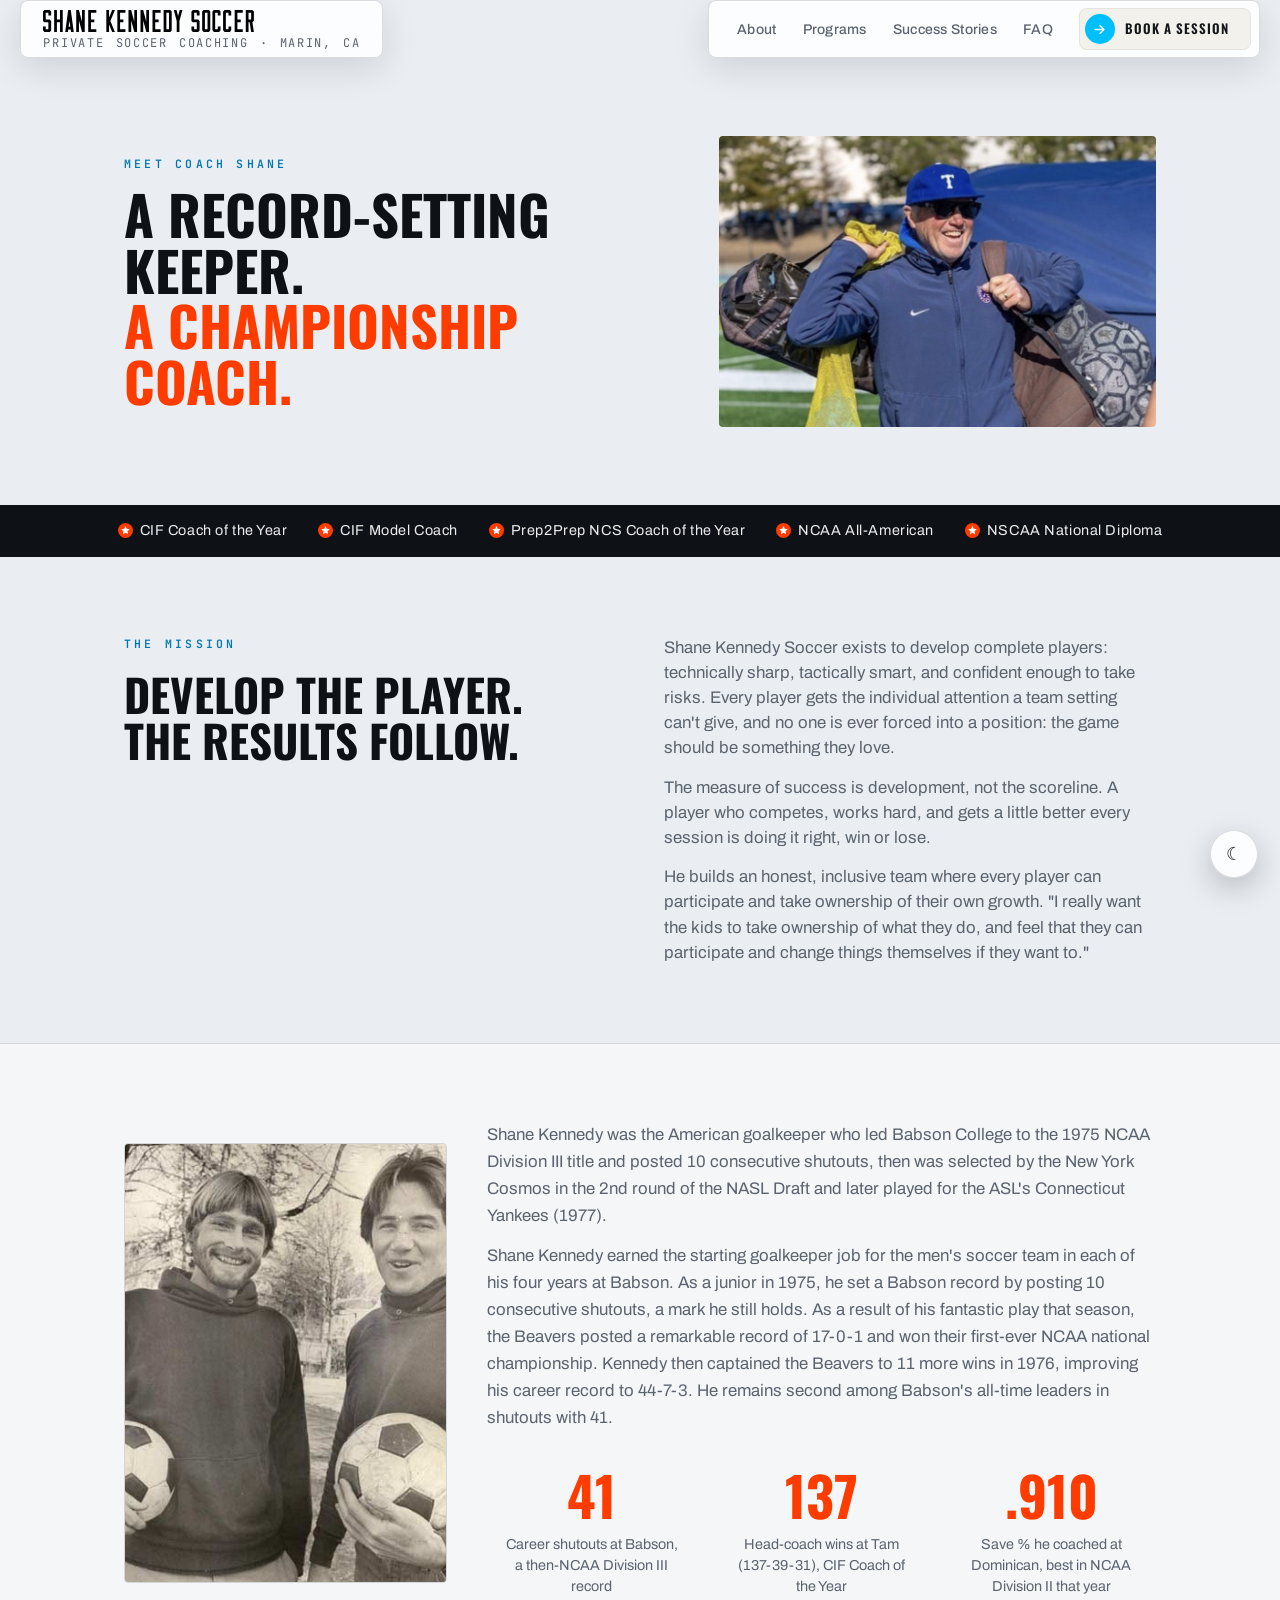
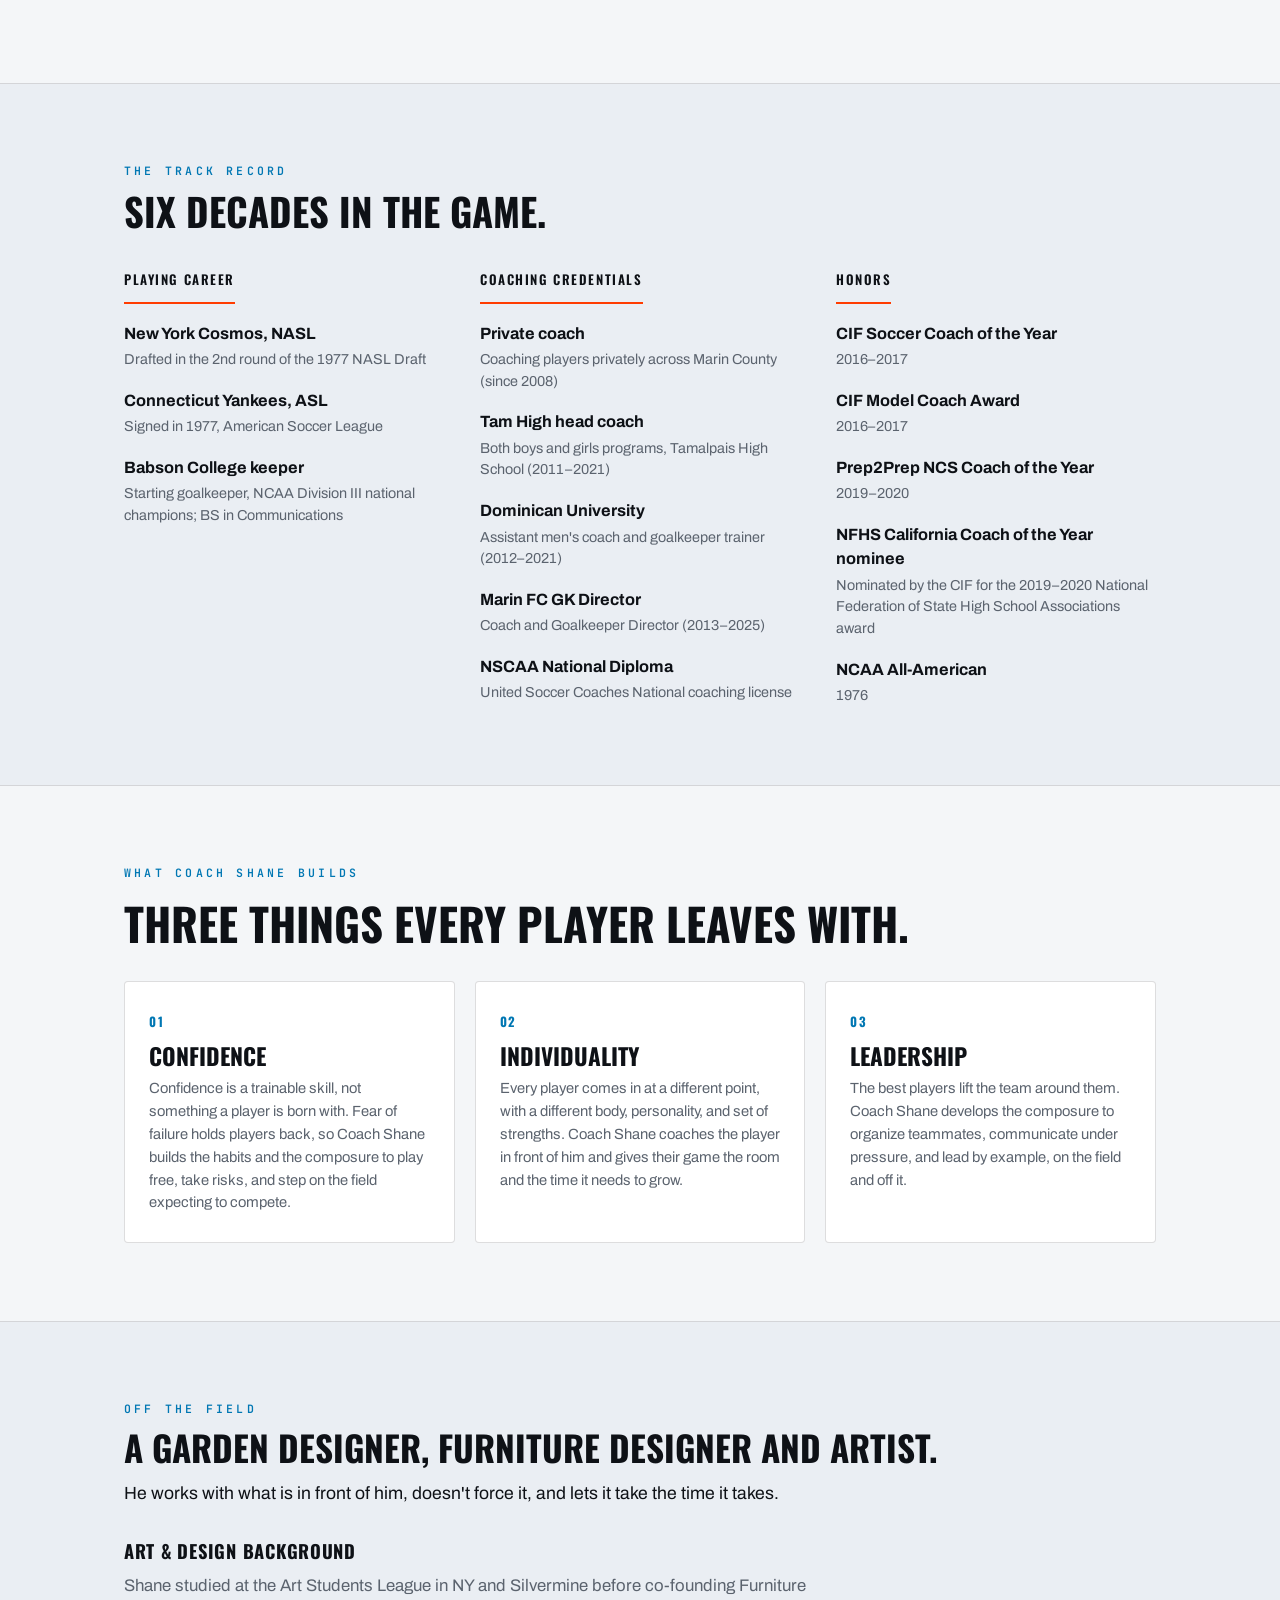
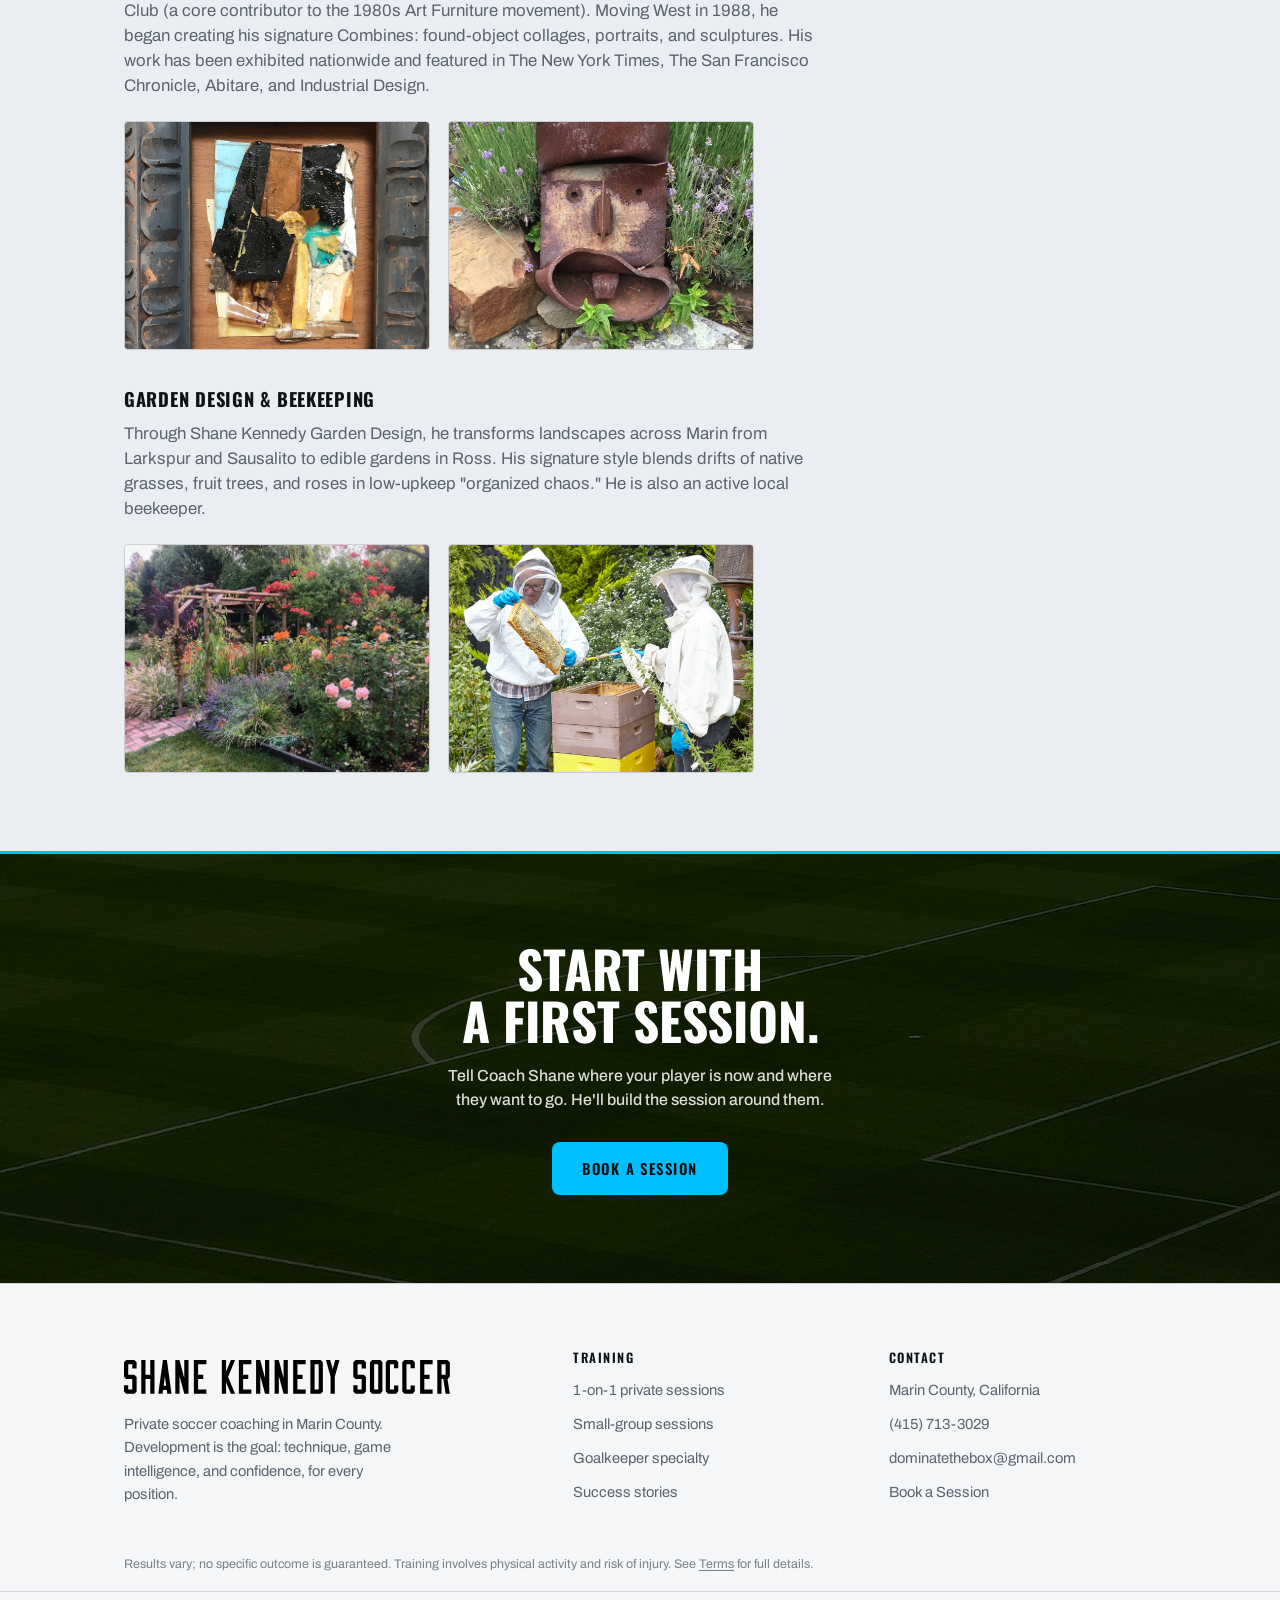
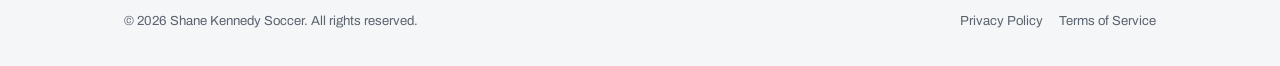
==== commit 384a9356: "Apply 20px/32px header gaps site-wide; shrink announcement bar to 28px - All section headers: eyebro" ====
--- a/about.html
+++ b/about.html
@@ -64,7 +64,7 @@
   <div class="wrap mission-grid">
     <div>
       <p class="eyebrow">The mission</p>
-      <h2 style="font-size:clamp(1.9rem,4.4vw,2.8rem);margin-top:14px"><span style="display:block">Develop the player.</span><span style="display:block">The results follow.</span></h2>
+      <h2 style="font-size:clamp(1.9rem,4.4vw,2.8rem);margin-top:20px"><span style="display:block">Develop the player.</span><span style="display:block">The results follow.</span></h2>
     </div>
     <div>
       <p style="color:var(--chalk-dim);margin:0;font-size:1.05rem">Shane Kennedy Soccer exists to develop complete players: technically sharp, tactically smart, and confident enough to take risks. Every player gets the individual attention a team setting can't give, and no one is ever forced into a position: the game should be something they love.</p>
@@ -132,7 +132,7 @@
 <section class="pillars">
   <div class="wrap">
     <p class="eyebrow">What Coach Shane builds</p>
-    <h2 style="font-size:clamp(1.9rem,4.4vw,2.8rem);margin-top:14px">Three things every player leaves with.</h2>
+    <h2 style="font-size:clamp(1.9rem,4.4vw,2.8rem);margin-top:20px">Three things every player leaves with.</h2>
     <div class="pillar-grid">
       <div class="pillar">
         <span class="pnum">01</span>
--- a/styles.css
+++ b/styles.css
@@ -93,7 +93,7 @@
 
   /* ---------- nav ---------- */
   nav{
-    position:sticky;top:14px;z-index:50;
+    position:sticky;top:0;z-index:50;
     background:transparent;
     border-bottom:none;
     transition:transform .32s cubic-bezier(.4,0,.2,1);
@@ -122,7 +122,7 @@
   /* once scrolled past the hero, the brand gets the same pill/box as the right-side nav */
   nav.scrolled .brand{
     background:var(--nav-bg);backdrop-filter:blur(12px);
-    border:1px solid var(--line);border-radius:20px;
+    border:1px solid var(--line);border-radius:8px;
     box-shadow:0 10px 34px rgba(0,0,0,.12);
     height:58px;padding:0 22px;gap:5px;justify-content:center;
   }
@@ -132,7 +132,7 @@
   /* hamburger toggle — hidden on desktop, shown on mobile */
   .nav-toggle{
     display:none;flex:0 0 auto;flex-direction:column;align-items:center;justify-content:center;gap:5px;
-    width:46px;height:42px;padding:0;border-radius:13px;cursor:pointer;
+    width:46px;height:42px;padding:0;border-radius:8px;cursor:pointer;
     background:var(--nav-bg);backdrop-filter:blur(12px);
     border:1px solid var(--line);
     transition:background .2s ease,border-color .2s ease;
@@ -151,7 +151,7 @@
     font-family:'Oswald',sans-serif;text-transform:uppercase;letter-spacing:.08em;
     font-size:.82rem;font-weight:600;
     background:#f3f1ec;color:#14171a;
-    padding:5px 20px 5px 5px;border-radius:14px;text-decoration:none;white-space:nowrap;
+    padding:5px 20px 5px 5px;border-radius:8px;text-decoration:none;white-space:nowrap;
     border:1px solid rgba(0,0,0,.06);
     transition:transform .15s ease,box-shadow .15s ease;
   }
@@ -167,7 +167,7 @@
   .nav-links{
     display:flex;align-items:center;gap:26px;height:58px;padding:0 8px 0 28px;
     background:var(--nav-bg);backdrop-filter:blur(12px);
-    border:1px solid var(--line);border-radius:20px;
+    border:1px solid var(--line);border-radius:8px;
     box-shadow:0 10px 34px rgba(0,0,0,.12);
   }
   .nav-links a{
@@ -180,6 +180,8 @@
 
   /* ---------- hero: the box ---------- */
   .hero{position:relative;overflow:hidden;padding:192px 0 110px;margin-top:-72px}
+  /* home hero fills the viewport; background image covers 100vh */
+  body.home .hero{min-height:100vh;display:flex;flex-direction:column;justify-content:center}
   .hero-bg{position:absolute;inset:0;width:100%;height:100%;object-fit:cover;object-position:center 30%}
   .hero::before{
     content:"";position:absolute;inset:0;
@@ -203,12 +205,14 @@
   .hero-sub{
     font-size:clamp(1.05rem,2.4vw,1.3rem);
     color:var(--chalk-dim);max-width:50ch;margin:22px auto 0;font-weight:400;
+    text-wrap:pretty;
   }
   .hero-cta-row{margin-top:34px;display:flex;gap:14px;justify-content:center;flex-wrap:wrap}
   /* desktop: headline bottom-left, sub + CTA bottom-right */
   @media(min-width:781px){
-    body.home .hero{padding:150px 0 74px}
-    .hero-split{display:flex;align-items:flex-end;justify-content:space-between;gap:56px;text-align:left;min-height:44vh}
+    body.home .hero{padding:150px 0 74px;justify-content:flex-end}
+    /* hero copy uses the same left/right margins as the nav bar */
+    .hero-split{display:flex;align-items:flex-end;justify-content:space-between;gap:56px;text-align:left;min-height:44vh;max-width:none;padding:0 clamp(12px,1.6vw,22px)}
     .hero-split .hero-left{flex:1 1 auto;max-width:60%}
     .hero-split .hero-left h1{margin:0}
     .hero-split .hero-right{flex:0 1 40%;display:flex;flex-direction:column;align-items:flex-start;text-align:left}
@@ -218,7 +222,7 @@
   .hero-trigger{margin-top:20px;color:rgba(255,255,255,.9);font-family:'Oswald',sans-serif;text-transform:uppercase;letter-spacing:.08em;font-size:.82rem;font-weight:500}
   /* ---------- 3D rotating announcement bar (full-width strip at the very top) ---------- */
   .announce{
-    --ah:46px;
+    --ah:28px;
     position:relative;z-index:40;
     width:100%;height:var(--ah);margin:0;
     overflow:hidden;perspective:1000px;
@@ -232,31 +236,30 @@
   .announce-face{
     position:absolute;inset:0;
     display:flex;flex-direction:row;align-items:center;justify-content:center;
-    gap:0;padding:0 24px;text-align:center;white-space:nowrap;
+    gap:8px;padding:0 24px;text-align:center;white-space:nowrap;
+    font-family:'Archivo',Inter,system-ui,-apple-system,sans-serif;
+    font-size:clamp(.72rem,1.15vw,.82rem);line-height:1;color:rgba(255,255,255,.82);
     backface-visibility:hidden;-webkit-backface-visibility:hidden;
   }
   .announce-face-1{transform:rotateX(0deg)   translateZ(calc(var(--ah) * .2887))}
   .announce-face-2{transform:rotateX(120deg) translateZ(calc(var(--ah) * .2887))}
   .announce-face-3{transform:rotateX(240deg) translateZ(calc(var(--ah) * .2887))}
-  .announce-lead{
-    font-family:'Oswald',sans-serif;text-transform:uppercase;letter-spacing:.05em;
-    font-weight:600;font-size:clamp(.72rem,1.35vw,.86rem);color:#fff;line-height:1;
-  }
-  .announce-desc{
-    font-family:'Archivo',Inter,system-ui,-apple-system,sans-serif;
-    font-size:clamp(.68rem,1.2vw,.8rem);color:rgba(255,255,255,.74);line-height:1;
-  }
-  .announce-desc::before{content:"—";margin:0 12px;color:rgba(255,255,255,.42)}
+  .announce-lead{font-weight:700;color:#fff}
+  .announce-desc{font-weight:400;color:inherit}
   .announce-cta{
-    display:inline-flex;align-items:center;gap:6px;pointer-events:auto;
-    font-family:'Oswald',sans-serif;text-transform:uppercase;letter-spacing:.06em;
-    font-weight:600;font-size:clamp(.7rem,1.3vw,.84rem);color:var(--signal);
-    text-decoration:none;white-space:nowrap;transition:color .15s ease;
-  }
-  .announce-cta::before{content:"—";margin:0 12px;color:rgba(255,255,255,.42)}
-  .announce-cta::after{content:"→";transition:transform .15s ease}
-  .announce-cta:hover{color:#fff}
-  .announce-cta:hover::after{transform:translateX(3px)}
+    pointer-events:auto;font-weight:600;color:#fff;white-space:nowrap;
+    text-decoration:underline;text-underline-offset:3px;text-decoration-thickness:1px;
+    transition:opacity .15s ease;
+  }
+  .announce-cta:hover{opacity:.7}
+  .announce-close{
+    position:absolute;top:50%;right:12px;transform:translateY(-50%);z-index:6;
+    width:22px;height:22px;padding:0;border:0;border-radius:5px;cursor:pointer;
+    display:inline-flex;align-items:center;justify-content:center;
+    background:transparent;color:rgba(255,255,255,.65);transition:color .15s ease,background .15s ease;
+  }
+  .announce-close svg{width:13px;height:13px}
+  .announce-close:hover{color:#fff;background:rgba(255,255,255,.1)}
   @keyframes announce-rotate{
     0%,27.78%    {transform:rotateX(0deg)}
     33.33%,61.11%{transform:rotateX(-120deg)}
@@ -296,7 +299,7 @@
 
   /* ---------- record strip ---------- */
   .record{background:var(--pitch-dark);border-top:1px solid var(--line);border-bottom:1px solid var(--line)}
-  .record-inline{display:grid;grid-template-columns:repeat(5,1fr);gap:0;text-align:center;margin-top:34px;background:var(--pitch-dark);border:1px solid var(--line);border-radius:8px;overflow:hidden}
+  .record-inline{display:grid;grid-template-columns:repeat(5,1fr);gap:0;text-align:center;margin-top:34px;background:var(--pitch-dark);border:1px solid var(--line);border-radius:4px;overflow:hidden}
   .record .wrap{display:grid;grid-template-columns:repeat(5,1fr);gap:0;text-align:center}
   .stat{padding:34px 14px;border-right:1px solid var(--line)}
   .stat:last-child{border-right:none}
@@ -307,7 +310,7 @@
   section{padding:78px 0}
   /* inset rounded panels (alternating rhythm) */
   .map-section{
-    border-radius:32px;
+    border-radius:4px;
     width:calc(100% - 48px);
     max-width:1340px;
     margin:20px auto;
@@ -317,7 +320,7 @@
     padding:88px 0;
   }
   @media(max-width:900px){
-    .map-section{border-radius:22px;width:calc(100% - 24px);padding:64px 0}
+    .map-section{border-radius:4px;width:calc(100% - 24px);padding:64px 0}
   }
   .section-head{max-width:60ch}
   .section-head h2{font-size:clamp(1.9rem,4.4vw,2.9rem);margin-top:14px}
@@ -405,7 +408,7 @@
   .about-title span{display:block}
   .about-title em{display:block;font-style:normal;color:var(--accent)}
   .bio-lead{color:var(--chalk-dim);font-size:clamp(1.05rem,2vw,1.25rem);line-height:1.55;margin:22px 0 0}
-  .about-photo{width:100%;max-width:520px;border-radius:12px;display:block;object-fit:cover}
+  .about-photo{width:100%;max-width:520px;border-radius:4px;display:block;object-fit:cover}
   .badge-row{display:flex;flex-wrap:wrap;gap:10px;margin-top:26px}
   .badge{display:inline-flex;align-items:center;gap:4px;font-family:'Oswald',sans-serif;text-transform:uppercase;letter-spacing:.04em;
     font-size:.8rem;font-weight:600;color:var(--accent);background:rgba(255,60,0,.1);border:1px solid rgba(255,60,0,.4);
@@ -414,7 +417,7 @@
   /* ---------- stat band ---------- */
   .stat-band{background:var(--pitch-dark);border-top:1px solid var(--line);border-bottom:1px solid var(--line)}
   .record-layout{display:grid;grid-template-columns:minmax(0,0.82fr) minmax(0,1.7fr);gap:40px;align-items:center}
-  .record-photo{width:100%;height:100%;max-height:440px;object-fit:cover;border-radius:10px;border:1px solid var(--line);display:block}
+  .record-photo{width:100%;height:100%;max-height:440px;object-fit:cover;border-radius:4px;border:1px solid var(--line);display:block}
   .stat-primary-grid{display:grid;grid-template-columns:repeat(3,1fr);gap:20px}
   .stat-card{padding:8px 18px;text-align:center}
   .stat-card .num{font-family:'Oswald',sans-serif;font-weight:700;font-size:clamp(2.4rem,5.5vw,3.4rem);color:var(--accent);line-height:1}
@@ -438,11 +441,11 @@
   .mission-quote figcaption{margin-top:20px;font-family:'Oswald',sans-serif;text-transform:uppercase;letter-spacing:.08em;font-size:.8rem;color:var(--signal-text)}
   .mission-quote figcaption span{display:block;color:var(--chalk-dim);letter-spacing:.02em;text-transform:none;font-family:'Archivo',sans-serif;font-size:.84rem;margin-top:4px}
   .offfield-gallery{display:grid;grid-template-columns:1fr 1fr;gap:18px;margin-top:22px;max-width:70ch}
-  .offfield-gallery img{width:100%;aspect-ratio:4/3;object-fit:cover;border-radius:8px;display:block;border:1px solid var(--line)}
+  .offfield-gallery img{width:100%;aspect-ratio:4/3;object-fit:cover;border-radius:4px;display:block;border:1px solid var(--line)}
   /* success stories: video + press */
   .video-grid{display:grid;grid-template-columns:repeat(auto-fit,minmax(280px,1fr));gap:26px;margin-top:40px}
   .video-card{display:flex;flex-direction:column}
-  .video-thumb{position:relative;aspect-ratio:16/9;border-radius:10px;overflow:hidden;background:#0e1116;border:1px solid var(--line);display:flex;align-items:center;justify-content:center}
+  .video-thumb{position:relative;aspect-ratio:16/9;border-radius:4px;overflow:hidden;background:#0e1116;border:1px solid var(--line);display:flex;align-items:center;justify-content:center}
   .video-thumb img{position:absolute;inset:0;width:100%;height:100%;object-fit:cover;opacity:.5}
   .video-thumb .vplay{position:relative;z-index:1;width:60px;height:60px;border-radius:50%;background:rgba(255,255,255,.92);display:flex;align-items:center;justify-content:center;box-shadow:0 6px 20px rgba(0,0,0,.35)}
   .video-thumb .vplay svg{width:22px;height:22px;margin-left:3px;color:#0e1116}
@@ -469,7 +472,7 @@
   /* pillars */
   .pillars{background:var(--pitch-dark);border-top:1px solid var(--line);border-bottom:1px solid var(--line)}
   .pillar-grid{display:grid;grid-template-columns:repeat(auto-fit,minmax(230px,1fr));gap:20px;margin-top:34px}
-  .pillar{border:1px solid var(--line);border-radius:5px;padding:28px 24px;background:var(--pitch)}
+  .pillar{border:1px solid var(--line);border-radius:4px;padding:28px 24px;background:var(--pitch)}
   .pillar .pnum{font-family:'Oswald',sans-serif;font-weight:700;font-size:.8rem;letter-spacing:.14em;color:var(--signal-text)}
   .pillar .pmotif{display:inline-flex;align-items:center;justify-content:center;width:44px;height:44px;border-radius:50%;background:rgba(0,191,255,.12);color:var(--signal);margin-bottom:14px}
   /* offerings: category groups */
@@ -487,7 +490,7 @@
   .spec-panel[hidden]{display:none}
   /* session formats benefits */
   .formats-grid{display:grid;grid-template-columns:1fr 1fr;gap:24px;margin-top:44px;align-items:stretch}
-  .format-card{border:1px solid var(--line);border-radius:10px;padding:32px 30px;background:var(--pitch);display:flex;flex-direction:column}
+  .format-card{border:1px solid var(--line);border-radius:4px;padding:32px 30px;background:var(--pitch);display:flex;flex-direction:column}
   .format-cta{margin-top:auto;padding-top:28px}
   .format-card h3{font-family:'Oswald',sans-serif;font-size:clamp(1.4rem,3vw,1.85rem);color:var(--chalk)}
   .format-card .fc-size{color:var(--chalk-dim);font-weight:500}
@@ -512,11 +515,11 @@
   .pos2-item[open] .pos2-cat{color:var(--signal)}
   .pos2-item > p{color:var(--chalk-dim);line-height:1.6;margin:0 0 22px;max-width:52ch}
   .pos2-right{position:sticky;top:96px}
-  .pos2-media{width:100%;aspect-ratio:4/3;border-radius:10px;object-fit:cover;display:block;border:1px solid var(--line)}
+  .pos2-media{width:100%;aspect-ratio:4/3;border-radius:4px;object-fit:cover;display:block;border:1px solid var(--line)}
   /* why private coaching (centered, borderless) */
   .why-head{text-align:center;margin:0 auto}
-  .why-head h2{font-size:clamp(2rem,5vw,3rem);margin-top:14px}
-  .why-head .why-sub{color:var(--chalk-dim);margin:14px auto 0;font-size:1.05rem;font-weight:500;max-width:64ch}
+  .why-head h2{font-size:clamp(2rem,5vw,3rem);margin-top:1.25rem}
+  .why-head .why-sub{color:var(--chalk-dim);margin:2rem auto 0;font-size:1.05rem;font-weight:500;max-width:64ch}
   .why-grid{display:grid;grid-template-columns:repeat(auto-fit,minmax(230px,1fr));gap:44px 28px;margin-top:56px;text-align:center}
   .why-item .wicon{display:inline-flex;color:var(--signal);margin-bottom:20px}
   .why-item .wicon svg{width:64px;height:64px}
@@ -577,7 +580,7 @@
   /* pricing */
   .pricing{background:var(--pitch-dark);border-top:1px solid var(--line);border-bottom:1px solid var(--line)}
   .price-grid{display:grid;grid-template-columns:repeat(auto-fit,minmax(230px,1fr));gap:18px;margin-top:34px}
-  .price-card{background:var(--pitch);border:1px solid var(--line);border-radius:5px;padding:26px 22px;display:flex;flex-direction:column}
+  .price-card{background:var(--pitch);border:1px solid var(--line);border-radius:4px;padding:26px 22px;display:flex;flex-direction:column}
   .price-card.feature{border-color:var(--signal-text);box-shadow:0 0 0 1px var(--signal) inset}
   .price-tag{font-family:'Oswald',sans-serif;text-transform:uppercase;letter-spacing:.1em;font-size:.68rem;color:var(--signal-text);font-weight:600}
   .price-name{font-family:'Oswald',sans-serif;font-size:clamp(1.15rem,2.4vw,1.35rem);color:var(--chalk);margin-top:8px;font-weight:600}
@@ -631,7 +634,7 @@
   .aud h3{font-family:'Oswald',sans-serif;font-size:clamp(1.5rem,3.4vw,2.1rem);color:var(--chalk);margin-top:12px;line-height:1.08}
   .aud p{color:var(--chalk-dim);margin-top:14px}
   .aud p.eyebrow{color:var(--signal-text);margin-top:0}
-  .aud img.aud-img{width:100%;aspect-ratio:4/3;border-radius:8px;object-fit:cover;display:block;margin-bottom:22px}
+  .aud img.aud-img{width:100%;aspect-ratio:4/3;border-radius:4px;object-fit:cover;display:block;margin-bottom:22px}
   .aud .cta-line{margin-top:auto;padding-top:28px}
 
   /* logo / affiliation strip */
@@ -740,7 +743,7 @@
     display:none;align-items:flex-start;justify-content:center;overflow-y:auto;padding:5vh 16px}
   .book-overlay.open{display:flex}
   .book-modal{position:relative;background:var(--pitch);border:1px solid var(--line);border-top:3px solid var(--signal);
-    border-radius:10px;max-width:640px;width:100%;padding:38px 34px 34px;margin:auto;
+    border-radius:4px;max-width:640px;width:100%;padding:38px 34px 34px;margin:auto;
     box-shadow:0 30px 80px rgba(0,0,0,.45)}
   .book-modal h2{font-size:clamp(1.7rem,4vw,2.6rem);color:var(--chalk);margin-top:6px}
   .book-modal .book-intro{margin:12px 0 8px;color:var(--chalk-dim);max-width:46ch}
@@ -816,7 +819,7 @@
       position:absolute;top:calc(100% + 12px);right:0;
       flex-direction:column;align-items:stretch;gap:2px;
       height:auto;padding:8px;min-width:210px;
-      border-radius:16px;
+      border-radius:8px;
       opacity:0;visibility:hidden;transform:translateY(-8px) scale(.98);transform-origin:top right;
       transition:opacity .18s ease,transform .2s ease,visibility .2s;
     }
@@ -840,13 +843,17 @@
     /* hide the home page trigger bar on mobile (keep the About creds-bar) */
     .trigger-bar:not(.creds-bar){display:none}
     /* announcement bar: single concise line on mobile (headline only) */
-    .announce{--ah:42px}
+    .announce{--ah:28px}
     .announce-desc,.announce-cta{display:none}
-    nav .brand{height:50px}
-    nav.scrolled .brand{height:46px;padding:0 14px;gap:4px}
-    nav .brand-logo{height:20px}
-    nav.scrolled .brand-logo{height:17px}
+    nav .brand{height:52px}
+    nav.scrolled .brand{height:48px;padding:0 14px;gap:4px}
+    nav .brand-logo{height:26px}
+    nav.scrolled .brand-logo{height:22px}
     .brand-tag{display:none}
+    /* mobile hero: left-aligned, no in-hero CTA (sticky bottom bar covers it) */
+    body.home .hero-inner{text-align:left}
+    body.home .hero-sub{margin-left:0;margin-right:0}
+    body.home .hero-cta-row{display:none}
     .form-row{grid-template-columns:1fr}
     .split{grid-template-columns:1fr;gap:28px}
     .split > .split-img{order:-1}
@@ -862,6 +869,6 @@
   @media(max-width:430px){
     .wrap{padding-left:16px;padding-right:16px}
     nav .wrap{gap:8px}
-    nav .brand-logo{height:18px}
+    nav .brand-logo{height:23px}
   }
   a:focus-visible,.btn:focus-visible,button:focus-visible,.tip:focus-visible{outline:3px solid var(--signal);outline-offset:3px}
